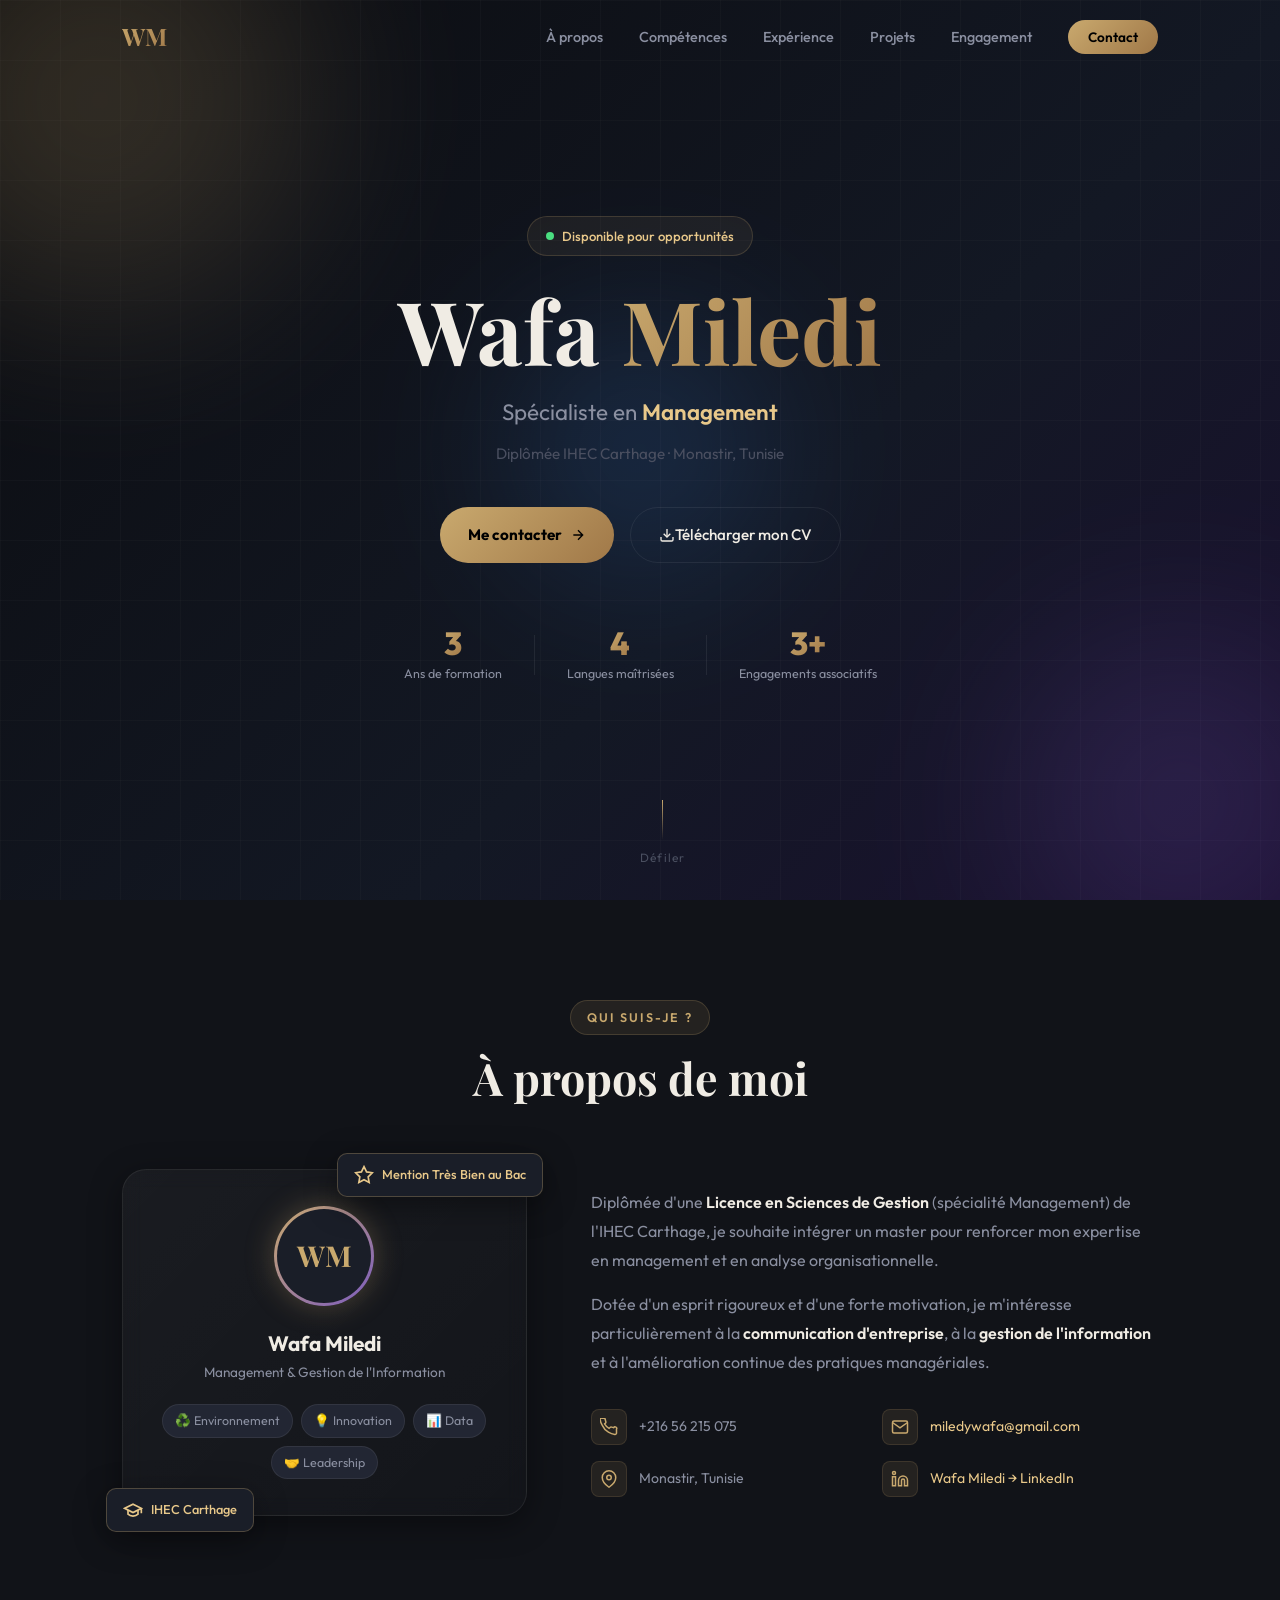
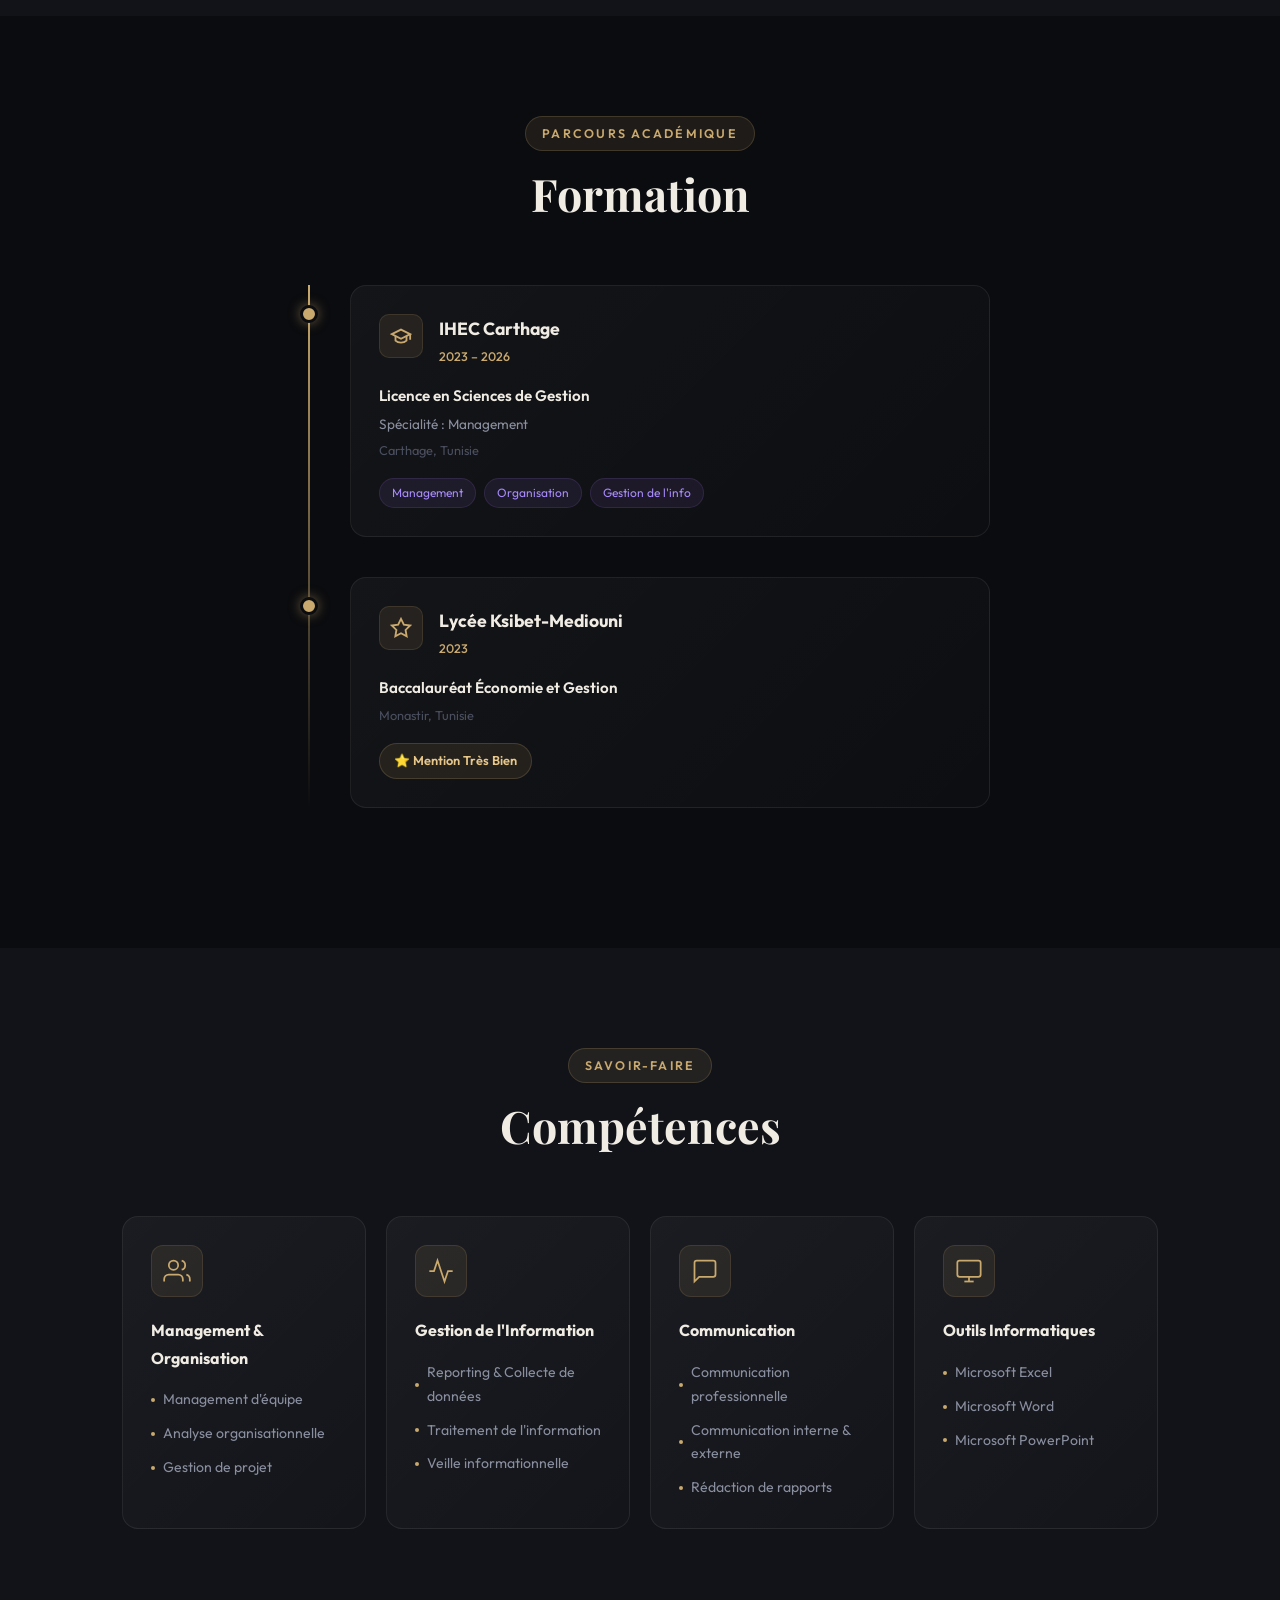
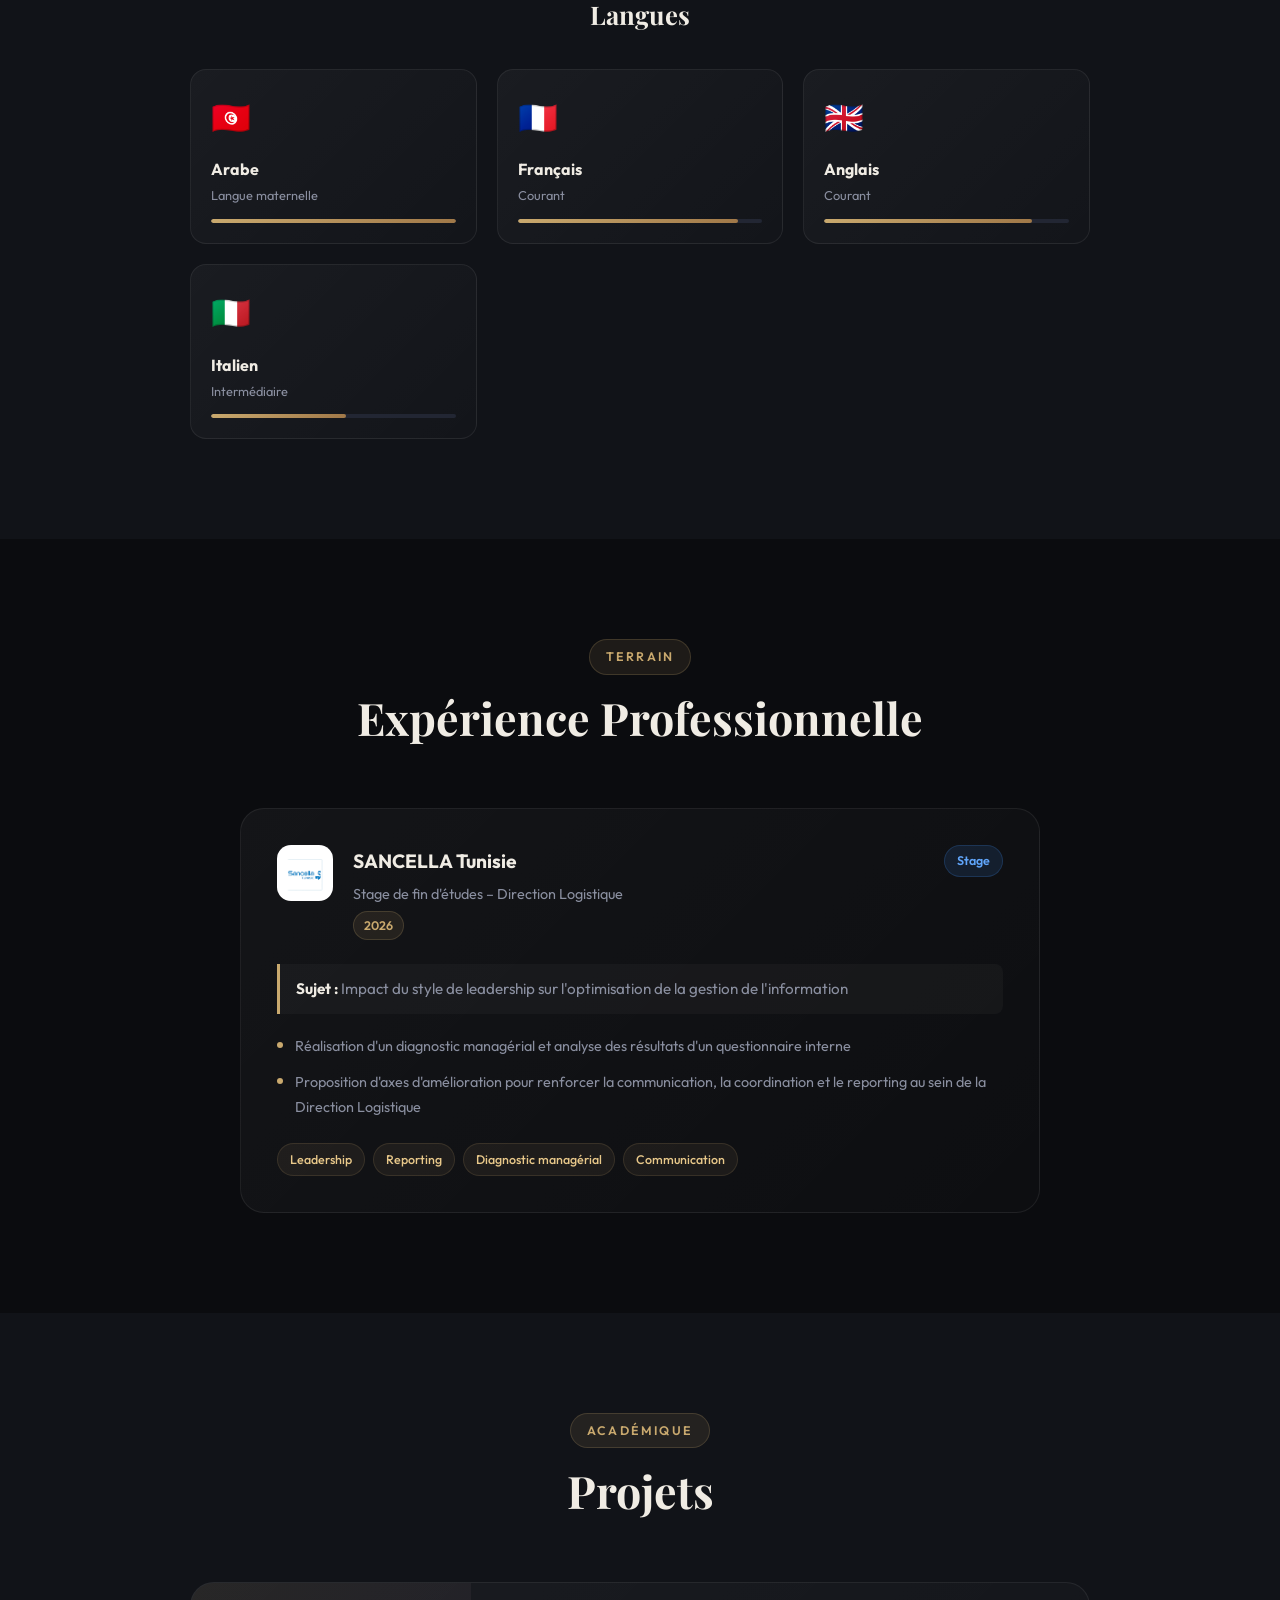
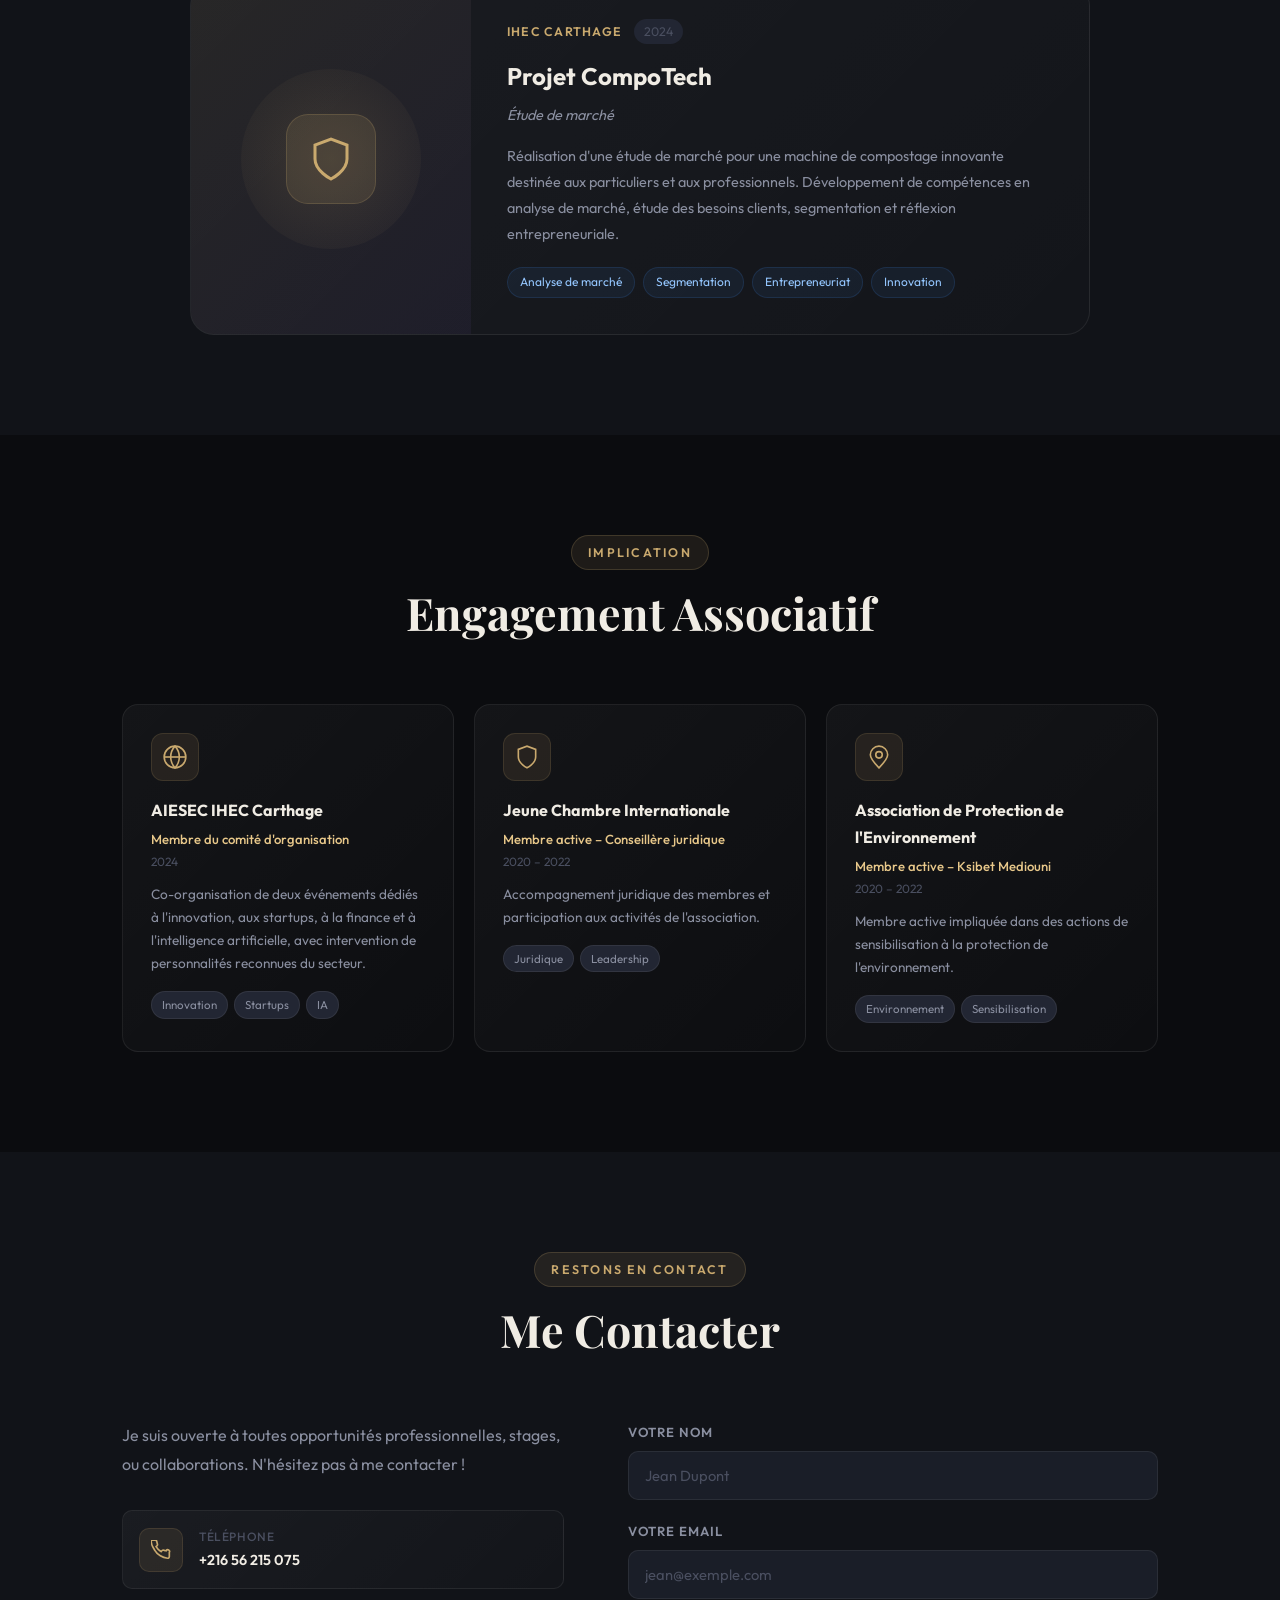
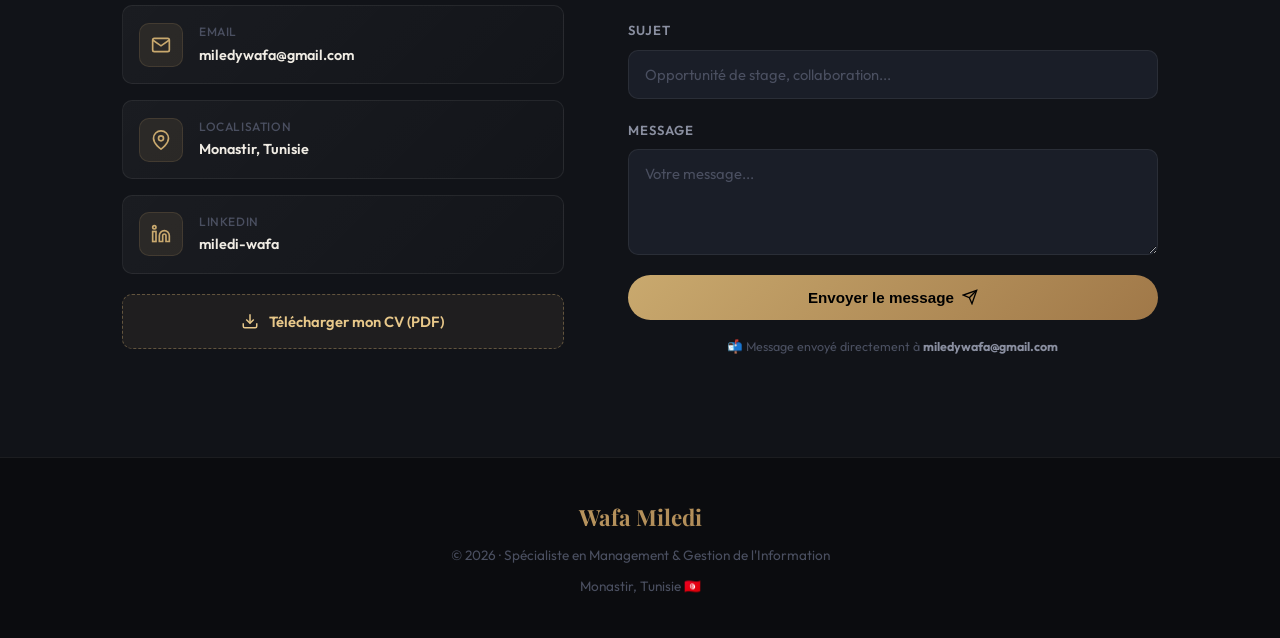
==== index.html @ 3f361423 "Ajout logo Sancella + lien LinkedIn" ====
<!DOCTYPE html>
<html lang="fr">
<head>
  <meta charset="UTF-8" />
  <meta name="viewport" content="width=device-width, initial-scale=1.0" />
  <meta name="description" content="Portfolio de Wafa Miledi – Spécialiste en Management & Gestion de l'Information. Diplômée de l'IHEC Carthage, passionnée par la communication d'entreprise et l'analyse organisationnelle." />
  <title>Wafa Miledi – Portfolio</title>
  <link rel="preconnect" href="https://fonts.googleapis.com" />
  <link rel="preconnect" href="https://fonts.gstatic.com" crossorigin />
  <link href="https://fonts.googleapis.com/css2?family=Outfit:wght@300;400;500;600;700;800&family=Playfair+Display:ital,wght@0,700;1,600&display=swap" rel="stylesheet" />
  <link rel="stylesheet" href="style.css" />
</head>
<body>

  <!-- Navigation -->
  <nav id="navbar" class="navbar">
    <div class="nav-container">
      <a href="#hero" class="nav-logo">WM</a>
      <ul class="nav-links">
        <li><a href="#about" class="nav-link">À propos</a></li>
        <li><a href="#skills" class="nav-link">Compétences</a></li>
        <li><a href="#experience" class="nav-link">Expérience</a></li>
        <li><a href="#projects" class="nav-link">Projets</a></li>
        <li><a href="#associations" class="nav-link">Engagement</a></li>
        <li><a href="#contact" class="nav-link btn-contact">Contact</a></li>
      </ul>
      <button class="hamburger" id="hamburger" aria-label="Menu">
        <span></span><span></span><span></span>
      </button>
    </div>
  </nav>

  <!-- Hero Section -->
  <section id="hero" class="hero">
    <div class="hero-bg">
      <div class="orb orb1"></div>
      <div class="orb orb2"></div>
      <div class="orb orb3"></div>
      <div class="grid-overlay"></div>
    </div>
    <div class="hero-content">
      <div class="hero-badge">
        <span class="badge-dot"></span>
        Disponible pour opportunités
      </div>
      <h1 class="hero-name">Wafa <span class="accent">Miledi</span></h1>
      <p class="hero-title">Spécialiste en <span class="typed-text" id="typed"></span></p>
      <p class="hero-subtitle">Diplômée IHEC Carthage · Monastir, Tunisie</p>
      <div class="hero-cta">
        <a href="#contact" class="btn-primary" id="hero-contact-btn">
          <span>Me contacter</span>
          <svg width="16" height="16" viewBox="0 0 24 24" fill="none" stroke="currentColor" stroke-width="2"><path d="M5 12h14M12 5l7 7-7 7"/></svg>
        </a>
        <a href="cv wafa miledi.pdf" download class="btn-secondary" id="hero-download-btn">
          <svg width="16" height="16" viewBox="0 0 24 24" fill="none" stroke="currentColor" stroke-width="2"><path d="M21 15v4a2 2 0 01-2 2H5a2 2 0 01-2-2v-4"/><polyline points="7 10 12 15 17 10"/><line x1="12" y1="15" x2="12" y2="3"/></svg>
          Télécharger mon CV
        </a>
      </div>
      <div class="hero-stats">
        <div class="stat">
          <span class="stat-number">3</span>
          <span class="stat-label">Ans de formation</span>
        </div>
        <div class="stat-divider"></div>
        <div class="stat">
          <span class="stat-number">4</span>
          <span class="stat-label">Langues maîtrisées</span>
        </div>
        <div class="stat-divider"></div>
        <div class="stat">
          <span class="stat-number">3+</span>
          <span class="stat-label">Engagements associatifs</span>
        </div>
      </div>
    </div>
    <div class="scroll-indicator">
      <div class="scroll-line"></div>
      <span>Défiler</span>
    </div>
  </section>

  <!-- About Section -->
  <section id="about" class="about section">
    <div class="container">
      <div class="section-header">
        <p class="section-tag">Qui suis-je ?</p>
        <h2 class="section-title">À propos de moi</h2>
      </div>
      <div class="about-grid">
        <div class="about-visual">
          <div class="about-card-main">
            <div class="avatar-ring">
              <div class="avatar-initials">WM</div>
            </div>
            <div class="about-info">
              <h3>Wafa Miledi</h3>
              <p>Management & Gestion de l'Information</p>
            </div>
            <div class="about-tags">
              <span class="tag">♻️ Environnement</span>
              <span class="tag">💡 Innovation</span>
              <span class="tag">📊 Data</span>
              <span class="tag">🤝 Leadership</span>
            </div>
          </div>
          <div class="about-card-float card-float1">
            <svg width="20" height="20" viewBox="0 0 24 24" fill="none" stroke="currentColor" stroke-width="2"><path d="M12 2l3.09 6.26L22 9.27l-5 4.87 1.18 6.88L12 17.77l-6.18 3.25L7 14.14 2 9.27l6.91-1.01L12 2z"/></svg>
            <span>Mention Très Bien au Bac</span>
          </div>
          <div class="about-card-float card-float2">
            <svg width="20" height="20" viewBox="0 0 24 24" fill="none" stroke="currentColor" stroke-width="2"><path d="M22 10v6M2 10l10-5 10 5-10 5z"/><path d="M6 12v5c3 3 9 3 12 0v-5"/></svg>
            <span>IHEC Carthage</span>
          </div>
        </div>
        <div class="about-text">
          <p class="about-description">
            Diplômée d'une <strong>Licence en Sciences de Gestion</strong> (spécialité Management) de l'IHEC Carthage, je souhaite intégrer un master pour renforcer mon expertise en management et en analyse organisationnelle.
          </p>
          <p class="about-description">
            Dotée d'un esprit rigoureux et d'une forte motivation, je m'intéresse particulièrement à la <strong>communication d'entreprise</strong>, à la <strong>gestion de l'information</strong> et à l'amélioration continue des pratiques managériales.
          </p>
          <div class="about-details">
            <div class="detail-item" id="detail-phone">
              <div class="detail-icon">
                <svg width="18" height="18" viewBox="0 0 24 24" fill="none" stroke="currentColor" stroke-width="2"><path d="M22 16.92v3a2 2 0 01-2.18 2 19.79 19.79 0 01-8.63-3.07A19.5 19.5 0 013.07 9.81a19.79 19.79 0 01-3.07-8.63A2 2 0 012 .18h3a2 2 0 012 1.72c.127.96.361 1.903.7 2.81a2 2 0 01-.45 2.11L6.09 7.91a16 16 0 006 6l1.27-1.27a2 2 0 012.11-.45c.907.339 1.85.573 2.81.7A2 2 0 0122 14.92z"/></svg>
              </div>
              <span>+216 56 215 075</span>
            </div>
            <div class="detail-item" id="detail-email">
              <div class="detail-icon">
                <svg width="18" height="18" viewBox="0 0 24 24" fill="none" stroke="currentColor" stroke-width="2"><path d="M4 4h16c1.1 0 2 .9 2 2v12c0 1.1-.9 2-2 2H4c-1.1 0-2-.9-2-2V6c0-1.1.9-2 2-2z"/><polyline points="22,6 12,13 2,6"/></svg>
              </div>
              <a href="mailto:miledywafa@gmail.com">miledywafa@gmail.com</a>
            </div>
            <div class="detail-item" id="detail-location">
              <div class="detail-icon">
                <svg width="18" height="18" viewBox="0 0 24 24" fill="none" stroke="currentColor" stroke-width="2"><path d="M21 10c0 7-9 13-9 13s-9-6-9-13a9 9 0 0118 0z"/><circle cx="12" cy="10" r="3"/></svg>
              </div>
              <span>Monastir, Tunisie</span>
            </div>
            <a href="https://www.linkedin.com/in/miledi-wafa-548b54336/" target="_blank" rel="noopener noreferrer" class="detail-item" id="detail-linkedin">
              <div class="detail-icon">
                <svg width="18" height="18" viewBox="0 0 24 24" fill="none" stroke="currentColor" stroke-width="2"><path d="M16 8a6 6 0 016 6v7h-4v-7a2 2 0 00-2-2 2 2 0 00-2 2v7h-4v-7a6 6 0 016-6z"/><rect x="2" y="9" width="4" height="12"/><circle cx="4" cy="4" r="2"/></svg>
              </div>
              <span style="color: var(--primary-light);">Wafa Miledi → LinkedIn</span>
            </a>
          </div>
        </div>
      </div>
    </div>
  </section>

  <!-- Education Section -->
  <section id="education" class="education section">
    <div class="container">
      <div class="section-header">
        <p class="section-tag">Parcours académique</p>
        <h2 class="section-title">Formation</h2>
      </div>
      <div class="timeline">
        <div class="timeline-item" id="edu-ihec">
          <div class="timeline-dot"></div>
          <div class="timeline-card">
            <div class="timeline-header">
              <div class="timeline-icon">
                <svg width="22" height="22" viewBox="0 0 24 24" fill="none" stroke="currentColor" stroke-width="2"><path d="M22 10v6M2 10l10-5 10 5-10 5z"/><path d="M6 12v5c3 3 9 3 12 0v-5"/></svg>
              </div>
              <div>
                <h3 class="timeline-title">IHEC Carthage</h3>
                <span class="timeline-period">2023 – 2026</span>
              </div>
            </div>
            <p class="timeline-degree">Licence en Sciences de Gestion</p>
            <p class="timeline-spec">Spécialité : Management</p>
            <p class="timeline-location">Carthage, Tunisie</p>
            <div class="timeline-tags">
              <span class="tag-edu">Management</span>
              <span class="tag-edu">Organisation</span>
              <span class="tag-edu">Gestion de l'info</span>
            </div>
          </div>
        </div>
        <div class="timeline-item" id="edu-bac">
          <div class="timeline-dot"></div>
          <div class="timeline-card">
            <div class="timeline-header">
              <div class="timeline-icon">
                <svg width="22" height="22" viewBox="0 0 24 24" fill="none" stroke="currentColor" stroke-width="2"><path d="M12 2l3.09 6.26L22 9.27l-5 4.87 1.18 6.88L12 17.77l-6.18 3.25L7 14.14 2 9.27l6.91-1.01L12 2z"/></svg>
              </div>
              <div>
                <h3 class="timeline-title">Lycée Ksibet-Mediouni</h3>
                <span class="timeline-period">2023</span>
              </div>
            </div>
            <p class="timeline-degree">Baccalauréat Économie et Gestion</p>
            <p class="timeline-location">Monastir, Tunisie</p>
            <div class="timeline-badge">
              <span>⭐ Mention Très Bien</span>
            </div>
          </div>
        </div>
      </div>
    </div>
  </section>

  <!-- Skills Section -->
  <section id="skills" class="skills section">
    <div class="container">
      <div class="section-header">
        <p class="section-tag">Savoir-faire</p>
        <h2 class="section-title">Compétences</h2>
      </div>
      <div class="skills-grid">
        <div class="skill-card" id="skill-management">
          <div class="skill-icon">
            <svg width="28" height="28" viewBox="0 0 24 24" fill="none" stroke="currentColor" stroke-width="1.5"><path d="M17 21v-2a4 4 0 00-4-4H5a4 4 0 00-4 4v2"/><circle cx="9" cy="7" r="4"/><path d="M23 21v-2a4 4 0 00-3-3.87M16 3.13a4 4 0 010 7.75"/></svg>
          </div>
          <h3>Management & Organisation</h3>
          <ul class="skill-list">
            <li>Management d'équipe</li>
            <li>Analyse organisationnelle</li>
            <li>Gestion de projet</li>
          </ul>
        </div>
        <div class="skill-card" id="skill-info">
          <div class="skill-icon">
            <svg width="28" height="28" viewBox="0 0 24 24" fill="none" stroke="currentColor" stroke-width="1.5"><polyline points="22 12 18 12 15 21 9 3 6 12 2 12"/></svg>
          </div>
          <h3>Gestion de l'Information</h3>
          <ul class="skill-list">
            <li>Reporting & Collecte de données</li>
            <li>Traitement de l'information</li>
            <li>Veille informationnelle</li>
          </ul>
        </div>
        <div class="skill-card" id="skill-comm">
          <div class="skill-icon">
            <svg width="28" height="28" viewBox="0 0 24 24" fill="none" stroke="currentColor" stroke-width="1.5"><path d="M21 15a2 2 0 01-2 2H7l-4 4V5a2 2 0 012-2h14a2 2 0 012 2z"/></svg>
          </div>
          <h3>Communication</h3>
          <ul class="skill-list">
            <li>Communication professionnelle</li>
            <li>Communication interne & externe</li>
            <li>Rédaction de rapports</li>
          </ul>
        </div>
        <div class="skill-card" id="skill-tools">
          <div class="skill-icon">
            <svg width="28" height="28" viewBox="0 0 24 24" fill="none" stroke="currentColor" stroke-width="1.5"><rect x="2" y="3" width="20" height="14" rx="2" ry="2"/><line x1="8" y1="21" x2="16" y2="21"/><line x1="12" y1="17" x2="12" y2="21"/></svg>
          </div>
          <h3>Outils Informatiques</h3>
          <ul class="skill-list">
            <li>Microsoft Excel</li>
            <li>Microsoft Word</li>
            <li>Microsoft PowerPoint</li>
          </ul>
        </div>
      </div>

      <!-- Languages -->
      <div class="languages-section">
        <h3 class="languages-title">Langues</h3>
        <div class="languages-grid">
          <div class="lang-item" id="lang-ar">
            <div class="lang-flag">🇹🇳</div>
            <div class="lang-info">
              <span class="lang-name">Arabe</span>
              <span class="lang-level">Langue maternelle</span>
            </div>
            <div class="lang-bar"><div class="lang-fill" style="width:100%"></div></div>
          </div>
          <div class="lang-item" id="lang-fr">
            <div class="lang-flag">🇫🇷</div>
            <div class="lang-info">
              <span class="lang-name">Français</span>
              <span class="lang-level">Courant</span>
            </div>
            <div class="lang-bar"><div class="lang-fill" style="width:90%"></div></div>
          </div>
          <div class="lang-item" id="lang-en">
            <div class="lang-flag">🇬🇧</div>
            <div class="lang-info">
              <span class="lang-name">Anglais</span>
              <span class="lang-level">Courant</span>
            </div>
            <div class="lang-bar"><div class="lang-fill" style="width:85%"></div></div>
          </div>
          <div class="lang-item" id="lang-it">
            <div class="lang-flag">🇮🇹</div>
            <div class="lang-info">
              <span class="lang-name">Italien</span>
              <span class="lang-level">Intermédiaire</span>
            </div>
            <div class="lang-bar"><div class="lang-fill" style="width:55%"></div></div>
          </div>
        </div>
      </div>
    </div>
  </section>

  <!-- Experience Section -->
  <section id="experience" class="experience section">
    <div class="container">
      <div class="section-header">
        <p class="section-tag">Terrain</p>
        <h2 class="section-title">Expérience Professionnelle</h2>
      </div>
      <div class="exp-card" id="exp-sancella">
        <div class="exp-header">
          <div class="exp-logo">
            <img src="avatar-removebg-preview.png" alt="Logo SANCELLA" />
          </div>
          <div class="exp-meta">
            <h3>SANCELLA Tunisie</h3>
            <p class="exp-role">Stage de fin d'études – Direction Logistique</p>
            <span class="exp-date">2026</span>
          </div>
          <div class="exp-badge">Stage</div>
        </div>
        <div class="exp-body">
          <p class="exp-topic">
            <strong>Sujet :</strong> Impact du style de leadership sur l'optimisation de la gestion de l'information
          </p>
          <ul class="exp-list">
            <li>
              <span class="bullet"></span>
              Réalisation d'un diagnostic managérial et analyse des résultats d'un questionnaire interne
            </li>
            <li>
              <span class="bullet"></span>
              Proposition d'axes d'amélioration pour renforcer la communication, la coordination et le reporting au sein de la Direction Logistique
            </li>
          </ul>
        </div>
        <div class="exp-tags">
          <span class="exp-tag">Leadership</span>
          <span class="exp-tag">Reporting</span>
          <span class="exp-tag">Diagnostic managérial</span>
          <span class="exp-tag">Communication</span>
        </div>
      </div>
    </div>
  </section>

  <!-- Projects Section -->
  <section id="projects" class="projects section">
    <div class="container">
      <div class="section-header">
        <p class="section-tag">Académique</p>
        <h2 class="section-title">Projets</h2>
      </div>
      <div class="project-card" id="project-compotech">
        <div class="project-visual">
          <div class="project-icon-wrapper">
            <svg width="48" height="48" viewBox="0 0 24 24" fill="none" stroke="currentColor" stroke-width="1.5"><path d="M12 22s8-4 8-10V5l-8-3-8 3v7c0 6 8 10 8 10z"/></svg>
          </div>
          <div class="project-glow"></div>
        </div>
        <div class="project-content">
          <div class="project-meta">
            <span class="project-source">IHEC Carthage</span>
            <span class="project-year">2024</span>
          </div>
          <h3 class="project-title">Projet CompoTech</h3>
          <p class="project-subtitle">Étude de marché</p>
          <p class="project-description">
            Réalisation d'une étude de marché pour une machine de compostage innovante destinée aux particuliers et aux professionnels. Développement de compétences en analyse de marché, étude des besoins clients, segmentation et réflexion entrepreneuriale.
          </p>
          <div class="project-skills">
            <span class="proj-tag">Analyse de marché</span>
            <span class="proj-tag">Segmentation</span>
            <span class="proj-tag">Entrepreneuriat</span>
            <span class="proj-tag">Innovation</span>
          </div>
        </div>
      </div>
    </div>
  </section>

  <!-- Associations Section -->
  <section id="associations" class="associations section">
    <div class="container">
      <div class="section-header">
        <p class="section-tag">Implication</p>
        <h2 class="section-title">Engagement Associatif</h2>
      </div>
      <div class="asso-grid">
        <div class="asso-card" id="asso-aiesec">
          <div class="asso-icon">
            <svg width="26" height="26" viewBox="0 0 24 24" fill="none" stroke="currentColor" stroke-width="1.5"><circle cx="12" cy="12" r="10"/><line x1="2" y1="12" x2="22" y2="12"/><path d="M12 2a15.3 15.3 0 014 10 15.3 15.3 0 01-4 10 15.3 15.3 0 01-4-10 15.3 15.3 0 014-10z"/></svg>
          </div>
          <div class="asso-content">
            <h3>AIESEC IHEC Carthage</h3>
            <span class="asso-role">Membre du comité d'organisation</span>
            <span class="asso-period">2024</span>
            <p>Co-organisation de deux événements dédiés à l'innovation, aux startups, à la finance et à l'intelligence artificielle, avec intervention de personnalités reconnues du secteur.</p>
          </div>
          <div class="asso-tags">
            <span>Innovation</span>
            <span>Startups</span>
            <span>IA</span>
          </div>
        </div>
        <div class="asso-card" id="asso-jci">
          <div class="asso-icon">
            <svg width="26" height="26" viewBox="0 0 24 24" fill="none" stroke="currentColor" stroke-width="1.5"><path d="M12 22s8-4 8-10V5l-8-3-8 3v7c0 6 8 10 8 10z"/></svg>
          </div>
          <div class="asso-content">
            <h3>Jeune Chambre Internationale</h3>
            <span class="asso-role">Membre active – Conseillère juridique</span>
            <span class="asso-period">2020 – 2022</span>
            <p>Accompagnement juridique des membres et participation aux activités de l'association.</p>
          </div>
          <div class="asso-tags">
            <span>Juridique</span>
            <span>Leadership</span>
          </div>
        </div>
        <div class="asso-card" id="asso-env">
          <div class="asso-icon">
            <svg width="26" height="26" viewBox="0 0 24 24" fill="none" stroke="currentColor" stroke-width="1.5"><path d="M12 22c4-4 8-8 8-12a8 8 0 00-16 0c0 4 4 8 8 12z"/><circle cx="12" cy="10" r="3"/></svg>
          </div>
          <div class="asso-content">
            <h3>Association de Protection de l'Environnement</h3>
            <span class="asso-role">Membre active – Ksibet Mediouni</span>
            <span class="asso-period">2020 – 2022</span>
            <p>Membre active impliquée dans des actions de sensibilisation à la protection de l'environnement.</p>
          </div>
          <div class="asso-tags">
            <span>Environnement</span>
            <span>Sensibilisation</span>
          </div>
        </div>
      </div>
    </div>
  </section>

  <!-- Contact Section -->
  <section id="contact" class="contact section">
    <div class="container">
      <div class="section-header">
        <p class="section-tag">Restons en contact</p>
        <h2 class="section-title">Me Contacter</h2>
      </div>
      <div class="contact-wrapper">
        <div class="contact-info">
          <p class="contact-intro">Je suis ouverte à toutes opportunités professionnelles, stages, ou collaborations. N'hésitez pas à me contacter !</p>
          <div class="contact-items">
            <a href="tel:+21656215075" class="contact-item" id="contact-phone">
              <div class="contact-icon">
                <svg width="20" height="20" viewBox="0 0 24 24" fill="none" stroke="currentColor" stroke-width="2"><path d="M22 16.92v3a2 2 0 01-2.18 2 19.79 19.79 0 01-8.63-3.07A19.5 19.5 0 013.07 9.81a19.79 19.79 0 01-3.07-8.63A2 2 0 012 .18h3a2 2 0 012 1.72c.127.96.361 1.903.7 2.81a2 2 0 01-.45 2.11L6.09 7.91a16 16 0 006 6l1.27-1.27a2 2 0 012.11-.45c.907.339 1.85.573 2.81.7A2 2 0 0122 14.92z"/></svg>
              </div>
              <div>
                <span class="contact-label">Téléphone</span>
                <span class="contact-value">+216 56 215 075</span>
              </div>
            </a>
            <a href="mailto:miledywafa@gmail.com" class="contact-item" id="contact-email">
              <div class="contact-icon">
                <svg width="20" height="20" viewBox="0 0 24 24" fill="none" stroke="currentColor" stroke-width="2"><path d="M4 4h16c1.1 0 2 .9 2 2v12c0 1.1-.9 2-2 2H4c-1.1 0-2-.9-2-2V6c0-1.1.9-2 2-2z"/><polyline points="22,6 12,13 2,6"/></svg>
              </div>
              <div>
                <span class="contact-label">Email</span>
                <span class="contact-value">miledywafa@gmail.com</span>
              </div>
            </a>
            <div class="contact-item" id="contact-location">
              <div class="contact-icon">
                <svg width="20" height="20" viewBox="0 0 24 24" fill="none" stroke="currentColor" stroke-width="2"><path d="M21 10c0 7-9 13-9 13s-9-6-9-13a9 9 0 0118 0z"/><circle cx="12" cy="10" r="3"/></svg>
              </div>
              <div>
                <span class="contact-label">Localisation</span>
                <span class="contact-value">Monastir, Tunisie</span>
              </div>
            </div>
            <a href="https://www.linkedin.com/in/miledi-wafa-548b54336/" target="_blank" rel="noopener noreferrer" class="contact-item" id="contact-linkedin">
              <div class="contact-icon">
                <svg width="20" height="20" viewBox="0 0 24 24" fill="none" stroke="currentColor" stroke-width="2"><path d="M16 8a6 6 0 016 6v7h-4v-7a2 2 0 00-2-2 2 2 0 00-2 2v7h-4v-7a6 6 0 016-6z"/><rect x="2" y="9" width="4" height="12"/><circle cx="4" cy="4" r="2"/></svg>
              </div>
              <div>
                <span class="contact-label">LinkedIn</span>
                <span class="contact-value">miledi-wafa</span>
              </div>
            </a>
          </div>
          <a href="cv wafa miledi.pdf" download class="btn-download-cv" id="contact-download-cv">
            <svg width="18" height="18" viewBox="0 0 24 24" fill="none" stroke="currentColor" stroke-width="2"><path d="M21 15v4a2 2 0 01-2 2H5a2 2 0 01-2-2v-4"/><polyline points="7 10 12 15 17 10"/><line x1="12" y1="15" x2="12" y2="3"/></svg>
            Télécharger mon CV (PDF)
          </a>
        </div>
        <form class="contact-form" id="contact-form" action="https://formspree.io/f/TON_ID_FORMSPREE" method="POST">
          <input type="hidden" name="_subject" value="Nouveau message depuis votre portfolio ✉️" />
          <input type="hidden" name="_language" value="fr" />
          <div class="form-group">
            <label for="form-name">Votre nom</label>
            <input type="text" id="form-name" name="name" placeholder="Jean Dupont" required />
          </div>
          <div class="form-group">
            <label for="form-email">Votre email</label>
            <input type="email" id="form-email" name="email" placeholder="jean@exemple.com" required />
          </div>
          <div class="form-group">
            <label for="form-subject">Sujet</label>
            <input type="text" id="form-subject" name="subject" placeholder="Opportunité de stage, collaboration..." required />
          </div>
          <div class="form-group">
            <label for="form-message">Message</label>
            <textarea id="form-message" name="message" rows="4" placeholder="Votre message..." required></textarea>
          </div>
          <button type="submit" class="btn-primary btn-full" id="form-submit">
            <span>Envoyer le message</span>
            <svg width="16" height="16" viewBox="0 0 24 24" fill="none" stroke="currentColor" stroke-width="2"><line x1="22" y1="2" x2="11" y2="13"/><polygon points="22 2 15 22 11 13 2 9 22 2"/></svg>
          </button>
          <p class="form-note">📬 Message envoyé directement à <strong>miledywafa@gmail.com</strong></p>
        </form>
      </div>
    </div>
  </section>

  <!-- Footer -->
  <footer class="footer">
    <div class="container">
      <div class="footer-content">
        <p class="footer-name">Wafa Miledi</p>
        <p class="footer-copy">© 2026 · Spécialiste en Management & Gestion de l'Information</p>
        <p class="footer-made">Monastir, Tunisie 🇹🇳</p>
      </div>
    </div>
  </footer>

  <script src="script.js"></script>
</body>
</html>
---- style.css ----
/* =============================================
   ROOT & DESIGN TOKENS
   ============================================= */
:root {
  --primary: #c9a96e;
  --primary-light: #e8c88a;
  --primary-dark: #a07848;
  --accent: #7c5cbf;
  --accent2: #3d8ef0;
  --bg: #0b0c0f;
  --bg2: #111318;
  --bg3: #181c24;
  --surface: #1a1e28;
  --surface2: #222633;
  --border: rgba(255,255,255,0.07);
  --border-hover: rgba(201,169,110,0.3);
  --text: #f0ece4;
  --text-muted: #8a8fa0;
  --text-faint: #4a4f60;
  --gradient-hero: linear-gradient(135deg, #0b0c0f 0%, #131824 60%, #1a1030 100%);
  --gradient-accent: linear-gradient(135deg, var(--primary), var(--primary-dark));
  --gradient-card: linear-gradient(135deg, rgba(255,255,255,0.04), rgba(255,255,255,0.01));
  --shadow-card: 0 8px 32px rgba(0,0,0,0.4);
  --shadow-glow: 0 0 40px rgba(201,169,110,0.15);
  --radius: 16px;
  --radius-sm: 10px;
  --radius-lg: 24px;
  --transition: 0.3s cubic-bezier(0.4,0,0.2,1);
}

/* =============================================
   RESET & BASE
   ============================================= */
*, *::before, *::after { box-sizing: border-box; margin: 0; padding: 0; }

html { scroll-behavior: smooth; font-size: 16px; }

body {
  font-family: 'Outfit', sans-serif;
  background: var(--bg);
  color: var(--text);
  line-height: 1.7;
  overflow-x: hidden;
}

a { color: inherit; text-decoration: none; }
ul { list-style: none; }

::selection { background: var(--primary); color: #000; }

/* Scrollbar */
::-webkit-scrollbar { width: 6px; }
::-webkit-scrollbar-track { background: var(--bg2); }
::-webkit-scrollbar-thumb { background: var(--primary-dark); border-radius: 3px; }

/* =============================================
   LAYOUT
   ============================================= */
.container {
  max-width: 1100px;
  margin: 0 auto;
  padding: 0 2rem;
}

.section {
  padding: 100px 0;
}

/* =============================================
   SECTION HEADERS
   ============================================= */
.section-header {
  text-align: center;
  margin-bottom: 64px;
}

.section-tag {
  display: inline-block;
  font-size: 0.78rem;
  font-weight: 600;
  letter-spacing: 0.18em;
  text-transform: uppercase;
  color: var(--primary);
  background: rgba(201,169,110,0.1);
  border: 1px solid rgba(201,169,110,0.2);
  padding: 6px 16px;
  border-radius: 999px;
  margin-bottom: 16px;
}

.section-title {
  font-family: 'Playfair Display', serif;
  font-size: clamp(2rem, 4vw, 2.8rem);
  font-weight: 700;
  color: var(--text);
  line-height: 1.2;
}

/* =============================================
   NAVBAR
   ============================================= */
.navbar {
  position: fixed;
  top: 0; left: 0; right: 0;
  z-index: 1000;
  padding: 16px 0;
  transition: background var(--transition), backdrop-filter var(--transition), box-shadow var(--transition);
}

.navbar.scrolled {
  background: rgba(11,12,15,0.85);
  backdrop-filter: blur(20px);
  box-shadow: 0 1px 0 var(--border);
}

.nav-container {
  max-width: 1100px;
  margin: 0 auto;
  padding: 0 2rem;
  display: flex;
  align-items: center;
  justify-content: space-between;
}

.nav-logo {
  font-family: 'Playfair Display', serif;
  font-size: 1.5rem;
  font-weight: 700;
  background: var(--gradient-accent);
  -webkit-background-clip: text;
  -webkit-text-fill-color: transparent;
  background-clip: text;
}

.nav-links {
  display: flex;
  align-items: center;
  gap: 36px;
}

.nav-link {
  font-size: 0.9rem;
  font-weight: 500;
  color: var(--text-muted);
  transition: color var(--transition);
}
.nav-link:hover { color: var(--text); }

.btn-contact {
  background: var(--gradient-accent);
  color: #000 !important;
  padding: 8px 20px;
  border-radius: 999px;
  font-weight: 600;
  font-size: 0.85rem;
  transition: opacity var(--transition), transform var(--transition);
  -webkit-text-fill-color: #000;
}
.btn-contact:hover { opacity: 0.85; transform: translateY(-1px); }

.hamburger {
  display: none;
  flex-direction: column;
  gap: 5px;
  background: none;
  border: none;
  cursor: pointer;
  padding: 4px;
}
.hamburger span {
  display: block;
  width: 24px;
  height: 2px;
  background: var(--text);
  border-radius: 2px;
  transition: all var(--transition);
}

/* =============================================
   HERO
   ============================================= */
.hero {
  min-height: 100vh;
  display: flex;
  align-items: center;
  justify-content: center;
  position: relative;
  overflow: hidden;
  background: var(--gradient-hero);
}

.hero-bg {
  position: absolute;
  inset: 0;
  pointer-events: none;
}

.orb {
  position: absolute;
  border-radius: 50%;
  filter: blur(80px);
  opacity: 0.25;
  animation: orbFloat 8s ease-in-out infinite;
}
.orb1 {
  width: 500px; height: 500px;
  background: radial-gradient(circle, #c9a96e, transparent);
  top: -150px; left: -150px;
  animation-delay: 0s;
}
.orb2 {
  width: 400px; height: 400px;
  background: radial-gradient(circle, #7c5cbf, transparent);
  bottom: -100px; right: -100px;
  animation-delay: -3s;
}
.orb3 {
  width: 300px; height: 300px;
  background: radial-gradient(circle, #3d8ef0, transparent);
  top: 50%; left: 50%;
  transform: translate(-50%, -50%);
  animation-delay: -6s;
}

@keyframes orbFloat {
  0%, 100% { transform: translate(0, 0) scale(1); }
  33% { transform: translate(20px, -30px) scale(1.05); }
  66% { transform: translate(-15px, 20px) scale(0.95); }
}

.grid-overlay {
  position: absolute;
  inset: 0;
  background-image: 
    linear-gradient(rgba(255,255,255,0.02) 1px, transparent 1px),
    linear-gradient(90deg, rgba(255,255,255,0.02) 1px, transparent 1px);
  background-size: 60px 60px;
}

.hero-content {
  position: relative;
  z-index: 2;
  text-align: center;
  padding: 0 2rem;
  max-width: 800px;
}

.hero-badge {
  display: inline-flex;
  align-items: center;
  gap: 8px;
  font-size: 0.82rem;
  font-weight: 500;
  color: var(--primary-light);
  background: rgba(201,169,110,0.08);
  border: 1px solid rgba(201,169,110,0.2);
  padding: 8px 18px;
  border-radius: 999px;
  margin-bottom: 28px;
  animation: fadeSlideUp 0.6s ease both;
}

.badge-dot {
  width: 8px; height: 8px;
  background: #4ade80;
  border-radius: 50%;
  animation: pulse 2s ease-in-out infinite;
}

@keyframes pulse {
  0%, 100% { opacity: 1; transform: scale(1); }
  50% { opacity: 0.6; transform: scale(0.8); }
}

.hero-name {
  font-family: 'Playfair Display', serif;
  font-size: clamp(3rem, 8vw, 5.5rem);
  font-weight: 700;
  line-height: 1.05;
  margin-bottom: 16px;
  animation: fadeSlideUp 0.6s ease 0.1s both;
}

.accent {
  background: var(--gradient-accent);
  -webkit-background-clip: text;
  -webkit-text-fill-color: transparent;
  background-clip: text;
}

.hero-title {
  font-size: clamp(1rem, 2.5vw, 1.4rem);
  font-weight: 400;
  color: var(--text-muted);
  margin-bottom: 10px;
  min-height: 2rem;
  animation: fadeSlideUp 0.6s ease 0.2s both;
}

.typed-text {
  color: var(--primary-light);
  font-weight: 600;
}

.hero-subtitle {
  font-size: 0.95rem;
  color: var(--text-faint);
  margin-bottom: 40px;
  animation: fadeSlideUp 0.6s ease 0.3s both;
}

.hero-cta {
  display: flex;
  gap: 16px;
  justify-content: center;
  flex-wrap: wrap;
  margin-bottom: 64px;
  animation: fadeSlideUp 0.6s ease 0.4s both;
}

.btn-primary {
  display: inline-flex;
  align-items: center;
  gap: 8px;
  background: var(--gradient-accent);
  color: #000;
  font-weight: 700;
  font-size: 0.95rem;
  padding: 14px 28px;
  border-radius: 999px;
  transition: transform var(--transition), box-shadow var(--transition);
  cursor: pointer;
  border: none;
}
.btn-primary:hover {
  transform: translateY(-2px);
  box-shadow: 0 8px 30px rgba(201,169,110,0.35);
}

.btn-secondary {
  display: inline-flex;
  align-items: center;
  background: transparent;
  color: var(--text);
  font-weight: 500;
  font-size: 0.95rem;
  padding: 14px 28px;
  border-radius: 999px;
  border: 1px solid var(--border);
  transition: border-color var(--transition), background var(--transition);
}
.btn-secondary:hover {
  border-color: var(--border-hover);
  background: rgba(255,255,255,0.04);
}

.btn-full { width: 100%; justify-content: center; }

/* Download CV button */
.btn-download-cv {
  display: inline-flex;
  align-items: center;
  gap: 10px;
  background: rgba(201,169,110,0.08);
  border: 1.5px dashed rgba(201,169,110,0.4);
  color: var(--primary-light);
  font-weight: 600;
  font-size: 0.92rem;
  padding: 14px 22px;
  border-radius: var(--radius-sm);
  margin-top: 20px;
  width: 100%;
  justify-content: center;
  transition: background var(--transition), border-color var(--transition), transform var(--transition), box-shadow var(--transition);
  cursor: pointer;
}
.btn-download-cv:hover {
  background: rgba(201,169,110,0.15);
  border-color: var(--primary);
  transform: translateY(-2px);
  box-shadow: 0 6px 20px rgba(201,169,110,0.2);
}

.hero-stats {
  display: flex;
  align-items: center;
  justify-content: center;
  gap: 32px;
  animation: fadeSlideUp 0.6s ease 0.5s both;
}

.stat {
  display: flex;
  flex-direction: column;
  align-items: center;
  gap: 4px;
}
.stat-number {
  font-size: 2rem;
  font-weight: 800;
  background: var(--gradient-accent);
  -webkit-background-clip: text;
  -webkit-text-fill-color: transparent;
  background-clip: text;
  line-height: 1;
}
.stat-label { font-size: 0.78rem; color: var(--text-muted); font-weight: 400; }
.stat-divider {
  width: 1px;
  height: 40px;
  background: var(--border);
}

.scroll-indicator {
  position: absolute;
  bottom: 32px;
  left: 50%;
  transform: translateX(-50%);
  display: flex;
  flex-direction: column;
  align-items: center;
  gap: 8px;
  font-size: 0.75rem;
  color: var(--text-faint);
  letter-spacing: 0.1em;
  animation: fadeSlideUp 0.6s ease 0.8s both;
}

.scroll-line {
  width: 1px;
  height: 40px;
  background: linear-gradient(to bottom, var(--primary), transparent);
  animation: scrollPulse 2s ease-in-out infinite;
}
@keyframes scrollPulse {
  0% { transform: scaleY(0); transform-origin: top; }
  50% { transform: scaleY(1); transform-origin: top; }
  51% { transform: scaleY(1); transform-origin: bottom; }
  100% { transform: scaleY(0); transform-origin: bottom; }
}

@keyframes fadeSlideUp {
  from { opacity: 0; transform: translateY(24px); }
  to { opacity: 1; transform: translateY(0); }
}

/* =============================================
   ABOUT
   ============================================= */
.about { background: var(--bg2); }

.about-grid {
  display: grid;
  grid-template-columns: 1fr 1.4fr;
  gap: 64px;
  align-items: center;
}

.about-visual { position: relative; }

.about-card-main {
  background: var(--gradient-card);
  border: 1px solid var(--border);
  border-radius: var(--radius-lg);
  padding: 36px;
  display: flex;
  flex-direction: column;
  align-items: center;
  gap: 20px;
  text-align: center;
  backdrop-filter: blur(10px);
  box-shadow: var(--shadow-card);
  transition: transform var(--transition);
}
.about-card-main:hover { transform: translateY(-4px); }

.avatar-ring {
  width: 100px;
  height: 100px;
  border-radius: 50%;
  background: linear-gradient(135deg, var(--primary), var(--accent));
  display: flex;
  align-items: center;
  justify-content: center;
  padding: 3px;
  box-shadow: 0 0 30px rgba(201,169,110,0.3);
}

.avatar-initials {
  width: 100%;
  height: 100%;
  border-radius: 50%;
  background: var(--surface);
  display: flex;
  align-items: center;
  justify-content: center;
  font-family: 'Playfair Display', serif;
  font-size: 1.8rem;
  font-weight: 700;
  color: var(--primary);
}

.about-info h3 { font-size: 1.3rem; font-weight: 700; }
.about-info p { font-size: 0.85rem; color: var(--text-muted); }

.about-tags {
  display: flex;
  flex-wrap: wrap;
  gap: 8px;
  justify-content: center;
}

.tag {
  font-size: 0.78rem;
  padding: 5px 12px;
  border-radius: 999px;
  background: var(--surface2);
  border: 1px solid var(--border);
  color: var(--text-muted);
}

.about-card-float {
  position: absolute;
  background: var(--surface);
  border: 1px solid var(--border-hover);
  border-radius: var(--radius-sm);
  padding: 10px 16px;
  font-size: 0.8rem;
  font-weight: 500;
  color: var(--primary-light);
  display: flex;
  align-items: center;
  gap: 8px;
  box-shadow: var(--shadow-card);
  animation: floatCard 4s ease-in-out infinite;
  white-space: nowrap;
}
.card-float1 { top: -16px; right: -16px; animation-delay: 0s; }
.card-float2 { bottom: -16px; left: -16px; animation-delay: -2s; }

@keyframes floatCard {
  0%, 100% { transform: translateY(0); }
  50% { transform: translateY(-8px); }
}

.about-description {
  font-size: 1rem;
  color: var(--text-muted);
  margin-bottom: 16px;
  line-height: 1.8;
}
.about-description strong { color: var(--text); font-weight: 600; }

.about-details {
  margin-top: 32px;
  display: grid;
  grid-template-columns: 1fr 1fr;
  gap: 16px;
}

.detail-item {
  display: flex;
  align-items: center;
  gap: 12px;
  font-size: 0.88rem;
  color: var(--text-muted);
}
.detail-item a { color: var(--primary-light); }
.detail-item a:hover { text-decoration: underline; }

.detail-icon {
  width: 36px;
  height: 36px;
  border-radius: 8px;
  background: rgba(201,169,110,0.1);
  border: 1px solid rgba(201,169,110,0.15);
  display: flex;
  align-items: center;
  justify-content: center;
  flex-shrink: 0;
  color: var(--primary);
}

/* =============================================
   EDUCATION TIMELINE
   ============================================= */
.education { background: var(--bg); }

.timeline {
  max-width: 700px;
  margin: 0 auto;
  position: relative;
}

.timeline::before {
  content: '';
  position: absolute;
  left: 18px;
  top: 0; bottom: 0;
  width: 2px;
  background: linear-gradient(to bottom, var(--primary), transparent);
}

.timeline-item {
  position: relative;
  padding-left: 60px;
  margin-bottom: 40px;
  opacity: 0;
  transform: translateX(-20px);
  transition: opacity 0.5s ease, transform 0.5s ease;
}
.timeline-item.visible { opacity: 1; transform: translateX(0); }

.timeline-dot {
  position: absolute;
  left: 10px;
  top: 20px;
  width: 18px;
  height: 18px;
  border-radius: 50%;
  background: var(--primary);
  border: 3px solid var(--bg);
  box-shadow: 0 0 12px rgba(201,169,110,0.5);
}

.timeline-card {
  background: var(--gradient-card);
  border: 1px solid var(--border);
  border-radius: var(--radius);
  padding: 28px;
  transition: border-color var(--transition), transform var(--transition);
}
.timeline-card:hover {
  border-color: var(--border-hover);
  transform: translateX(4px);
}

.timeline-header {
  display: flex;
  align-items: flex-start;
  gap: 16px;
  margin-bottom: 16px;
}

.timeline-icon {
  width: 44px;
  height: 44px;
  border-radius: 10px;
  background: rgba(201,169,110,0.1);
  border: 1px solid rgba(201,169,110,0.15);
  display: flex;
  align-items: center;
  justify-content: center;
  color: var(--primary);
  flex-shrink: 0;
}

.timeline-title { font-size: 1.1rem; font-weight: 700; }
.timeline-period {
  font-size: 0.78rem;
  color: var(--primary);
  font-weight: 500;
  display: block;
  margin-top: 2px;
}
.timeline-degree { font-size: 0.95rem; font-weight: 600; margin-bottom: 4px; }
.timeline-spec { font-size: 0.85rem; color: var(--text-muted); margin-bottom: 4px; }
.timeline-location { font-size: 0.8rem; color: var(--text-faint); margin-bottom: 16px; }

.timeline-tags { display: flex; flex-wrap: wrap; gap: 8px; }

.tag-edu {
  font-size: 0.75rem;
  padding: 4px 12px;
  background: rgba(124,92,191,0.12);
  border: 1px solid rgba(124,92,191,0.2);
  border-radius: 999px;
  color: #a78bfa;
}

.timeline-badge {
  display: inline-flex;
  align-items: center;
  gap: 6px;
  background: rgba(201,169,110,0.1);
  border: 1px solid rgba(201,169,110,0.2);
  padding: 6px 14px;
  border-radius: 999px;
  font-size: 0.8rem;
  color: var(--primary-light);
  font-weight: 600;
}

/* =============================================
   SKILLS
   ============================================= */
.skills { background: var(--bg2); }

.skills-grid {
  display: grid;
  grid-template-columns: repeat(auto-fit, minmax(240px, 1fr));
  gap: 20px;
  margin-bottom: 64px;
}

.skill-card {
  background: var(--gradient-card);
  border: 1px solid var(--border);
  border-radius: var(--radius);
  padding: 28px;
  transition: border-color var(--transition), transform var(--transition), box-shadow var(--transition);
  opacity: 0;
  transform: translateY(20px);
}
.skill-card.visible { opacity: 1; transform: translateY(0); }
.skill-card:hover {
  border-color: var(--border-hover);
  transform: translateY(-4px);
  box-shadow: var(--shadow-glow);
}

.skill-icon {
  width: 52px;
  height: 52px;
  border-radius: 12px;
  background: rgba(201,169,110,0.1);
  border: 1px solid rgba(201,169,110,0.15);
  display: flex;
  align-items: center;
  justify-content: center;
  color: var(--primary);
  margin-bottom: 20px;
}

.skill-card h3 {
  font-size: 1rem;
  font-weight: 700;
  margin-bottom: 16px;
  color: var(--text);
}

.skill-list {
  display: flex;
  flex-direction: column;
  gap: 10px;
}
.skill-list li {
  font-size: 0.88rem;
  color: var(--text-muted);
  display: flex;
  align-items: center;
  gap: 8px;
}
.skill-list li::before {
  content: '';
  width: 4px;
  height: 4px;
  border-radius: 50%;
  background: var(--primary);
  flex-shrink: 0;
}

/* Languages */
.languages-title {
  font-family: 'Playfair Display', serif;
  font-size: 1.6rem;
  margin-bottom: 32px;
  text-align: center;
}

.languages-grid {
  display: grid;
  grid-template-columns: repeat(auto-fit, minmax(220px, 1fr));
  gap: 20px;
  max-width: 900px;
  margin: 0 auto;
}

.lang-item {
  background: var(--gradient-card);
  border: 1px solid var(--border);
  border-radius: var(--radius);
  padding: 20px;
  display: flex;
  flex-direction: column;
  gap: 12px;
  transition: border-color var(--transition), transform var(--transition);
}
.lang-item:hover { border-color: var(--border-hover); transform: translateY(-2px); }

.lang-flag { font-size: 2rem; }

.lang-info {
  display: flex;
  flex-direction: column;
  gap: 2px;
}
.lang-name { font-weight: 700; font-size: 1rem; }
.lang-level { font-size: 0.8rem; color: var(--text-muted); }

.lang-bar {
  height: 4px;
  background: var(--surface2);
  border-radius: 2px;
  overflow: hidden;
}
.lang-fill {
  height: 100%;
  background: var(--gradient-accent);
  border-radius: 2px;
  width: 0;
  transition: width 1.2s cubic-bezier(0.4,0,0.2,1);
}

/* =============================================
   EXPERIENCE
   ============================================= */
.experience { background: var(--bg); }

.exp-card {
  max-width: 800px;
  margin: 0 auto;
  background: var(--gradient-card);
  border: 1px solid var(--border);
  border-radius: var(--radius-lg);
  padding: 36px;
  transition: border-color var(--transition), box-shadow var(--transition);
  opacity: 0;
  transform: translateY(20px);
}
.exp-card.visible { opacity: 1; transform: translateY(0); }
.exp-card:hover { border-color: var(--border-hover); box-shadow: var(--shadow-glow); }

.exp-header {
  display: flex;
  align-items: flex-start;
  gap: 20px;
  margin-bottom: 24px;
  flex-wrap: wrap;
}

.exp-logo {
  width: 56px;
  height: 56px;
  border-radius: 14px;
  background: #ffffff;
  display: flex;
  align-items: center;
  justify-content: center;
  flex-shrink: 0;
  overflow: hidden;
  border: 1px solid rgba(255,255,255,0.15);
  padding: 4px;
}

.exp-logo img {
  width: 100%;
  height: 100%;
  object-fit: contain;
}

.exp-meta { flex: 1; }
.exp-meta h3 { font-size: 1.2rem; font-weight: 700; }
.exp-role { font-size: 0.9rem; color: var(--text-muted); margin: 4px 0; }
.exp-date {
  font-size: 0.78rem;
  color: var(--primary);
  font-weight: 600;
  background: rgba(201,169,110,0.1);
  border: 1px solid rgba(201,169,110,0.2);
  padding: 3px 10px;
  border-radius: 999px;
  display: inline-block;
}

.exp-badge {
  background: rgba(61,142,240,0.12);
  border: 1px solid rgba(61,142,240,0.2);
  color: #60a5fa;
  font-size: 0.78rem;
  font-weight: 600;
  padding: 4px 12px;
  border-radius: 999px;
}

.exp-topic {
  font-size: 0.95rem;
  color: var(--text-muted);
  background: rgba(255,255,255,0.03);
  border-left: 3px solid var(--primary);
  padding: 12px 16px;
  border-radius: 0 8px 8px 0;
  margin-bottom: 20px;
}
.exp-topic strong { color: var(--text); }

.exp-list {
  display: flex;
  flex-direction: column;
  gap: 12px;
  margin-bottom: 24px;
}

.exp-list li {
  display: flex;
  gap: 12px;
  font-size: 0.9rem;
  color: var(--text-muted);
  align-items: flex-start;
}

.bullet {
  width: 6px;
  height: 6px;
  border-radius: 50%;
  background: var(--primary);
  flex-shrink: 0;
  margin-top: 8px;
}

.exp-tags { display: flex; flex-wrap: wrap; gap: 8px; }
.exp-tag {
  font-size: 0.78rem;
  padding: 5px 12px;
  background: rgba(201,169,110,0.08);
  border: 1px solid rgba(201,169,110,0.15);
  border-radius: 999px;
  color: var(--primary-light);
  font-weight: 500;
}

/* =============================================
   PROJECTS
   ============================================= */
.projects { background: var(--bg2); }

.project-card {
  max-width: 900px;
  margin: 0 auto;
  background: var(--gradient-card);
  border: 1px solid var(--border);
  border-radius: var(--radius-lg);
  padding: 0;
  display: grid;
  grid-template-columns: 280px 1fr;
  overflow: hidden;
  transition: border-color var(--transition), transform var(--transition);
  opacity: 0;
  transform: translateY(20px);
}
.project-card.visible { opacity: 1; transform: translateY(0); }
.project-card:hover { border-color: var(--border-hover); transform: translateY(-4px); }

.project-visual {
  background: linear-gradient(135deg, rgba(201,169,110,0.08), rgba(124,92,191,0.08));
  display: flex;
  align-items: center;
  justify-content: center;
  position: relative;
  min-height: 240px;
}

.project-icon-wrapper {
  width: 90px;
  height: 90px;
  border-radius: 22px;
  background: rgba(201,169,110,0.12);
  border: 1px solid rgba(201,169,110,0.2);
  display: flex;
  align-items: center;
  justify-content: center;
  color: var(--primary);
  position: relative;
  z-index: 1;
}

.project-glow {
  position: absolute;
  width: 180px; height: 180px;
  border-radius: 50%;
  background: radial-gradient(circle, rgba(201,169,110,0.15), transparent);
  pointer-events: none;
}

.project-content { padding: 36px; }

.project-meta {
  display: flex;
  align-items: center;
  gap: 12px;
  margin-bottom: 12px;
}
.project-source {
  font-size: 0.78rem;
  font-weight: 600;
  color: var(--primary);
  text-transform: uppercase;
  letter-spacing: 0.1em;
}
.project-year {
  font-size: 0.78rem;
  color: var(--text-faint);
  background: var(--surface2);
  padding: 2px 10px;
  border-radius: 999px;
}

.project-title {
  font-size: 1.5rem;
  font-weight: 700;
  margin-bottom: 6px;
}
.project-subtitle {
  font-size: 0.9rem;
  color: var(--text-muted);
  margin-bottom: 16px;
  font-style: italic;
}
.project-description {
  font-size: 0.9rem;
  color: var(--text-muted);
  line-height: 1.8;
  margin-bottom: 20px;
}

.project-skills { display: flex; flex-wrap: wrap; gap: 8px; }
.proj-tag {
  font-size: 0.75rem;
  padding: 4px 12px;
  background: rgba(61,142,240,0.08);
  border: 1px solid rgba(61,142,240,0.15);
  border-radius: 999px;
  color: #93c5fd;
}

/* =============================================
   ASSOCIATIONS
   ============================================= */
.associations { background: var(--bg); }

.asso-grid {
  display: grid;
  grid-template-columns: repeat(auto-fit, minmax(300px, 1fr));
  gap: 20px;
}

.asso-card {
  background: var(--gradient-card);
  border: 1px solid var(--border);
  border-radius: var(--radius);
  padding: 28px;
  display: flex;
  flex-direction: column;
  gap: 16px;
  transition: border-color var(--transition), transform var(--transition);
  opacity: 0;
  transform: translateY(20px);
}
.asso-card.visible { opacity: 1; transform: translateY(0); }
.asso-card:hover { border-color: var(--border-hover); transform: translateY(-4px); }

.asso-icon {
  width: 48px;
  height: 48px;
  border-radius: 12px;
  background: rgba(201,169,110,0.1);
  border: 1px solid rgba(201,169,110,0.15);
  display: flex;
  align-items: center;
  justify-content: center;
  color: var(--primary);
}

.asso-content h3 { font-size: 1rem; font-weight: 700; margin-bottom: 4px; }

.asso-role {
  display: block;
  font-size: 0.82rem;
  color: var(--primary-light);
  font-weight: 500;
  margin-bottom: 2px;
}
.asso-period {
  display: block;
  font-size: 0.75rem;
  color: var(--text-faint);
  margin-bottom: 10px;
}
.asso-content p {
  font-size: 0.85rem;
  color: var(--text-muted);
  line-height: 1.7;
}

.asso-tags {
  display: flex;
  flex-wrap: wrap;
  gap: 6px;
}
.asso-tags span {
  font-size: 0.72rem;
  padding: 3px 10px;
  background: var(--surface2);
  border: 1px solid var(--border);
  border-radius: 999px;
  color: var(--text-muted);
}

/* =============================================
   CONTACT
   ============================================= */
.contact { background: var(--bg2); }

.contact-wrapper {
  display: grid;
  grid-template-columns: 1fr 1.2fr;
  gap: 64px;
  align-items: start;
}

.contact-intro {
  font-size: 1rem;
  color: var(--text-muted);
  line-height: 1.8;
  margin-bottom: 32px;
}

.contact-items { display: flex; flex-direction: column; gap: 16px; }

.contact-item {
  display: flex;
  align-items: center;
  gap: 16px;
  padding: 16px;
  background: var(--gradient-card);
  border: 1px solid var(--border);
  border-radius: var(--radius-sm);
  transition: border-color var(--transition), transform var(--transition);
  cursor: pointer;
}
.contact-item:hover { border-color: var(--border-hover); transform: translateX(4px); }

.contact-icon {
  width: 44px;
  height: 44px;
  border-radius: 10px;
  background: rgba(201,169,110,0.1);
  border: 1px solid rgba(201,169,110,0.15);
  display: flex;
  align-items: center;
  justify-content: center;
  color: var(--primary);
  flex-shrink: 0;
}

.contact-label {
  display: block;
  font-size: 0.75rem;
  color: var(--text-faint);
  font-weight: 500;
  text-transform: uppercase;
  letter-spacing: 0.05em;
}
.contact-value {
  display: block;
  font-size: 0.9rem;
  font-weight: 600;
  color: var(--text);
}

/* Contact Form */
.contact-form { display: flex; flex-direction: column; gap: 20px; }

.form-group { display: flex; flex-direction: column; gap: 8px; }

.form-group label {
  font-size: 0.82rem;
  font-weight: 600;
  color: var(--text-muted);
  text-transform: uppercase;
  letter-spacing: 0.08em;
}

.form-group input,
.form-group textarea {
  background: var(--surface);
  border: 1px solid var(--border);
  border-radius: var(--radius-sm);
  padding: 14px 16px;
  font-size: 0.92rem;
  color: var(--text);
  font-family: 'Outfit', sans-serif;
  transition: border-color var(--transition), box-shadow var(--transition);
  outline: none;
  resize: vertical;
}

.form-group input::placeholder,
.form-group textarea::placeholder { color: var(--text-faint); }

.form-group input:focus,
.form-group textarea:focus {
  border-color: var(--primary);
  box-shadow: 0 0 0 3px rgba(201,169,110,0.1);
}

/* Form success state */
.form-success {
  display: flex;
  align-items: center;
  justify-content: center;
  gap: 12px;
  padding: 20px;
  background: rgba(74,222,128,0.08);
  border: 1px solid rgba(74,222,128,0.2);
  border-radius: var(--radius);
  color: #4ade80;
  font-weight: 600;
  animation: fadeSlideUp 0.4s ease;
}

.form-note {
  text-align: center;
  font-size: 0.78rem;
  color: var(--text-faint);
  margin-top: -4px;
}
.form-note strong { color: var(--text-muted); }

/* =============================================
   FOOTER
   ============================================= */
.footer {
  background: var(--bg);
  border-top: 1px solid var(--border);
  padding: 40px 0;
}

.footer-content {
  text-align: center;
  display: flex;
  flex-direction: column;
  gap: 8px;
}

.footer-name {
  font-family: 'Playfair Display', serif;
  font-size: 1.4rem;
  font-weight: 700;
  background: var(--gradient-accent);
  -webkit-background-clip: text;
  -webkit-text-fill-color: transparent;
  background-clip: text;
}

.footer-copy, .footer-made {
  font-size: 0.85rem;
  color: var(--text-faint);
}

/* =============================================
   RESPONSIVE
   ============================================= */
@media (max-width: 900px) {
  .about-grid { grid-template-columns: 1fr; gap: 40px; }
  .about-visual { max-width: 400px; margin: 0 auto; }
  .contact-wrapper { grid-template-columns: 1fr; gap: 40px; }
  .project-card { grid-template-columns: 1fr; }
  .project-visual { min-height: 180px; }
}

@media (max-width: 768px) {
  .nav-links {
    display: none;
    position: absolute;
    top: 70px; left: 0; right: 0;
    background: rgba(11,12,15,0.98);
    backdrop-filter: blur(20px);
    flex-direction: column;
    align-items: center;
    padding: 24px;
    gap: 20px;
    border-bottom: 1px solid var(--border);
  }
  .nav-links.open { display: flex; }
  .hamburger { display: flex; }
  .about-details { grid-template-columns: 1fr; }
  .hero-stats { gap: 20px; }
  .section { padding: 72px 0; }
}

@media (max-width: 480px) {
  .hero-cta { flex-direction: column; align-items: center; }
  .btn-primary, .btn-secondary { width: 100%; justify-content: center; }
  .stat-divider { display: none; }
  .hero-stats { flex-wrap: wrap; gap: 24px; }
}
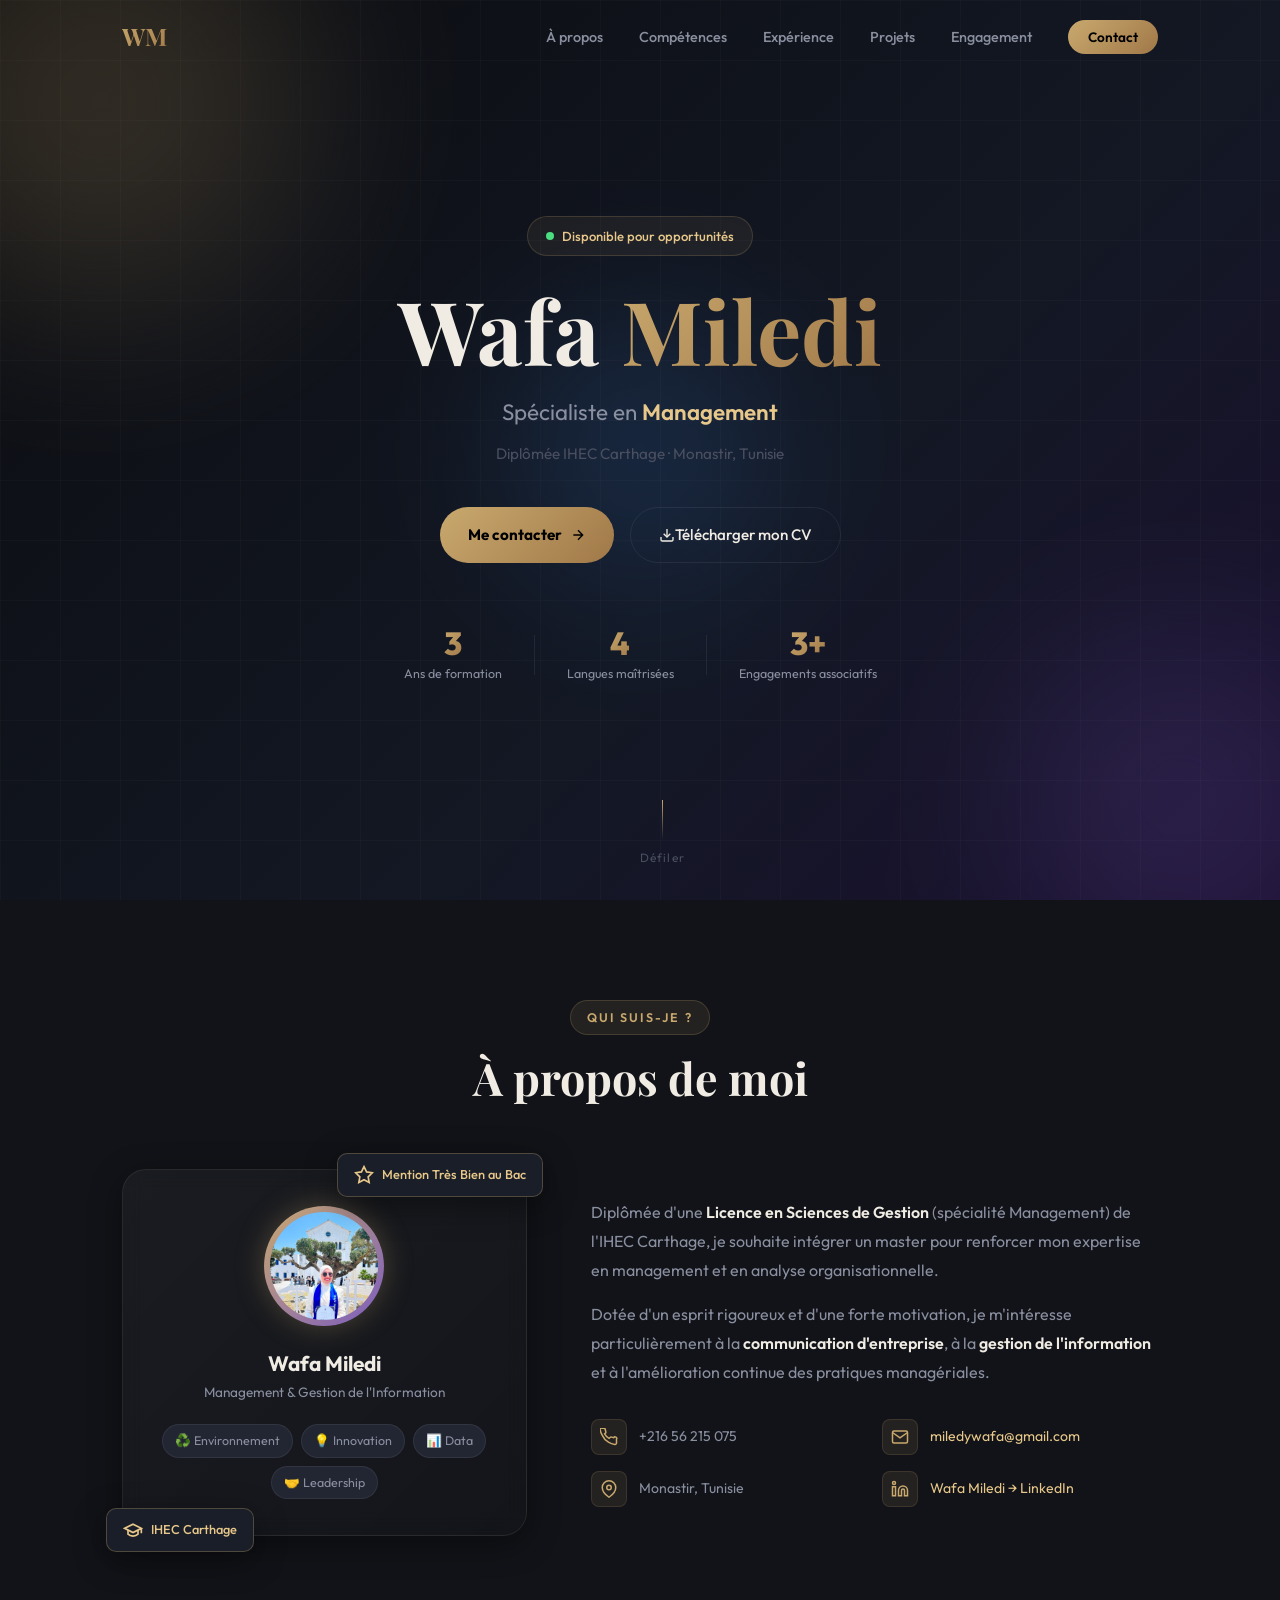
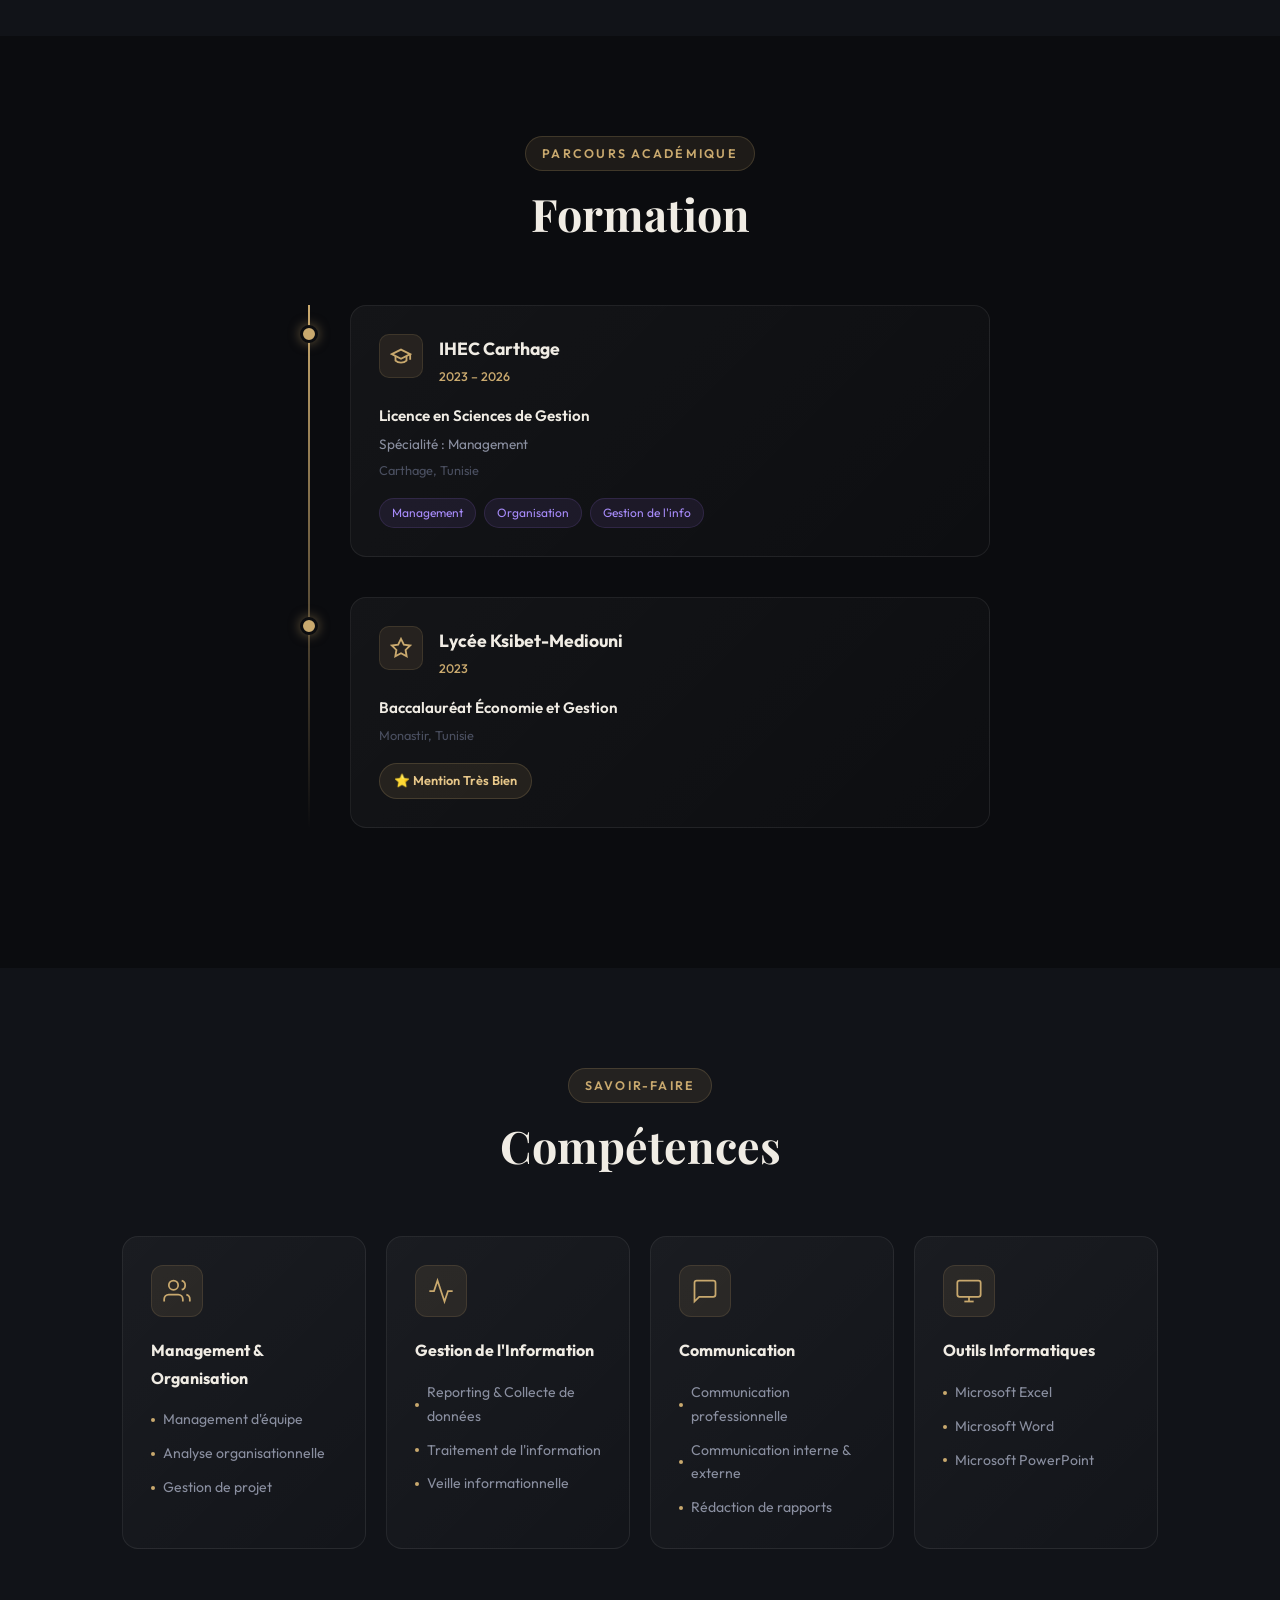
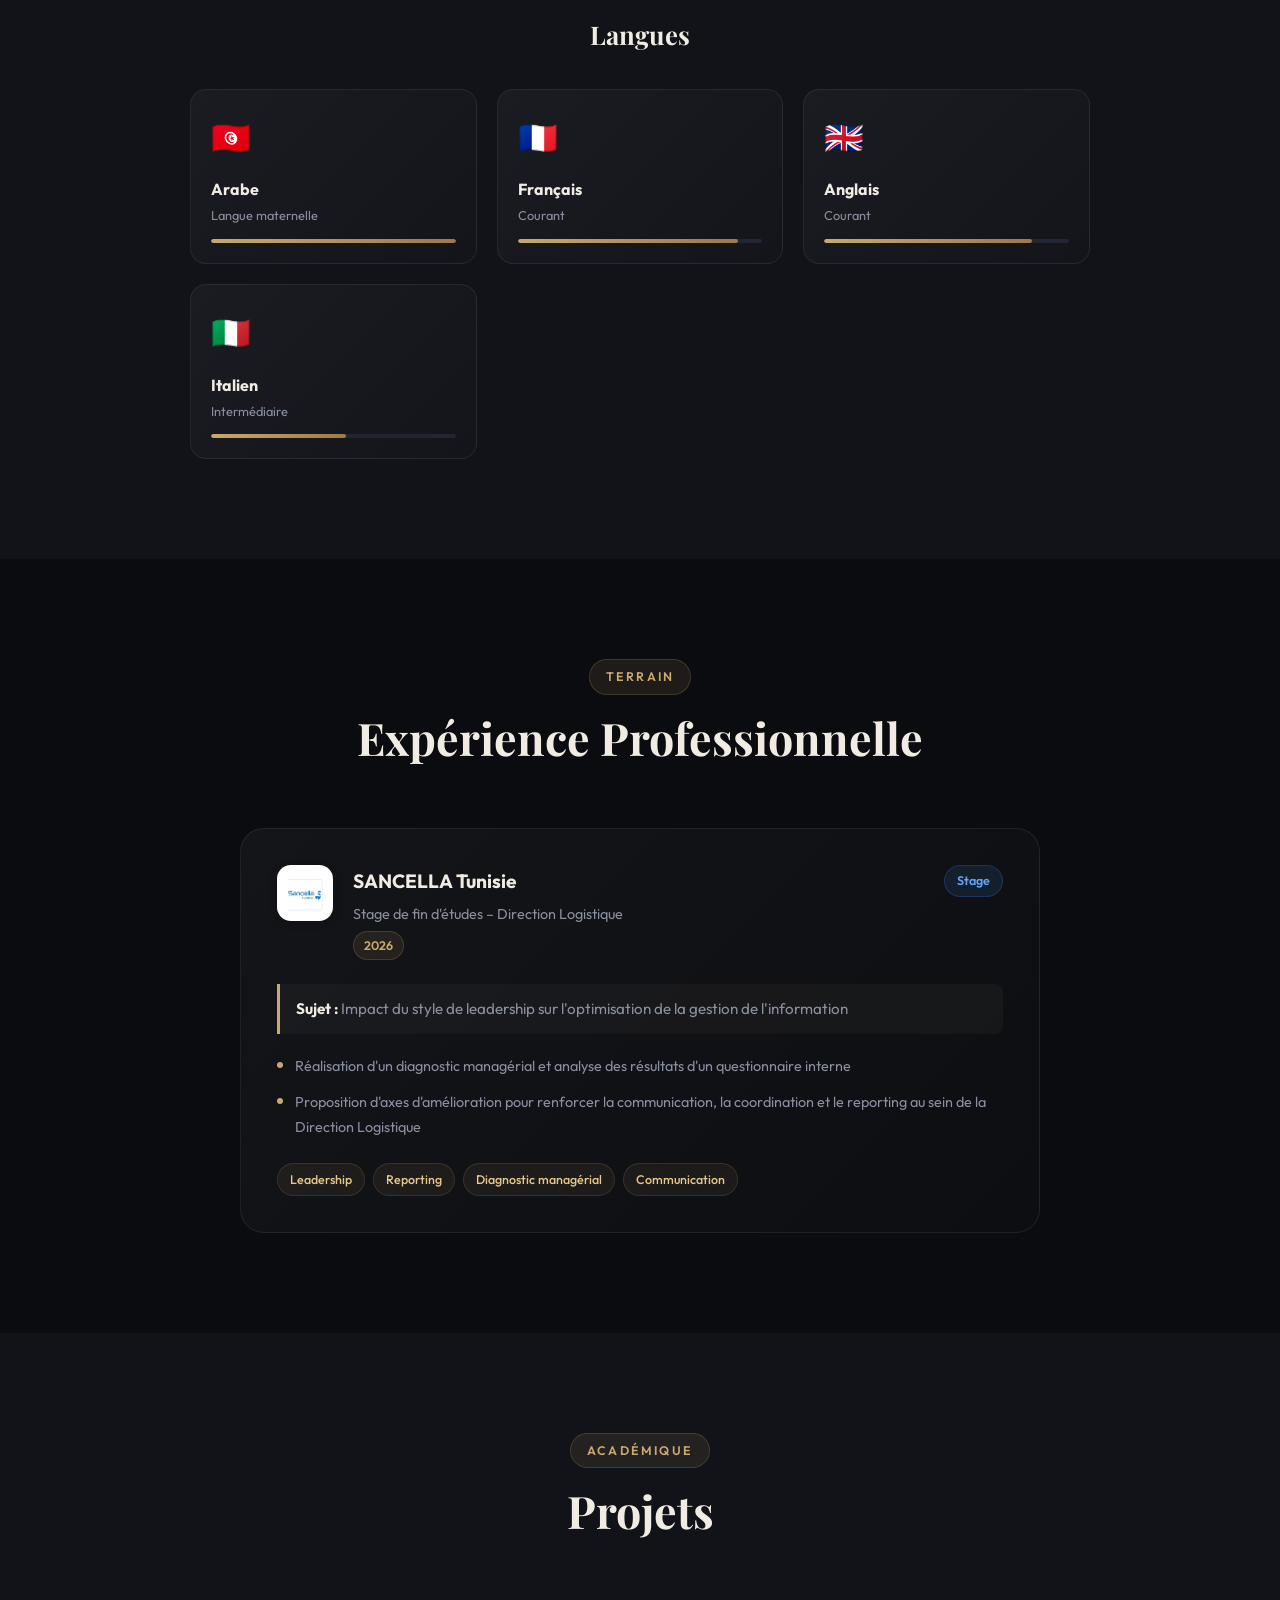
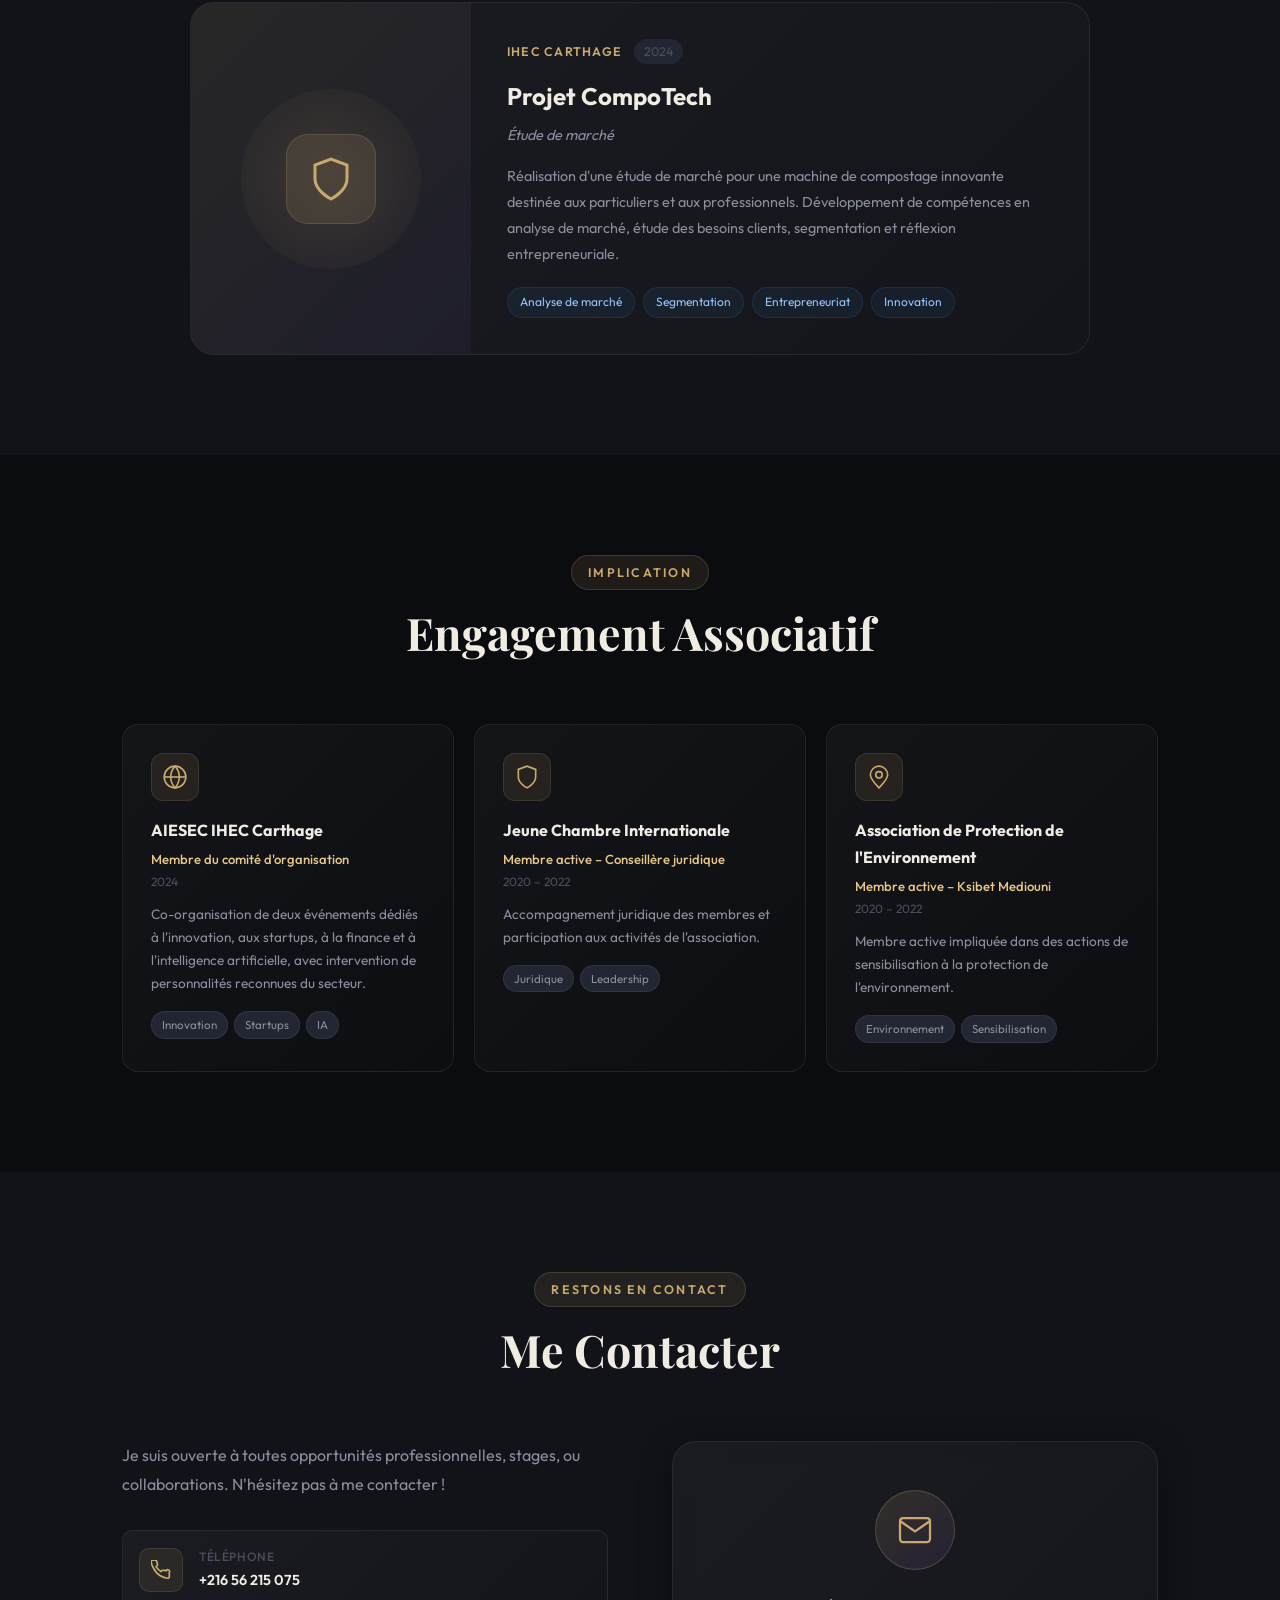
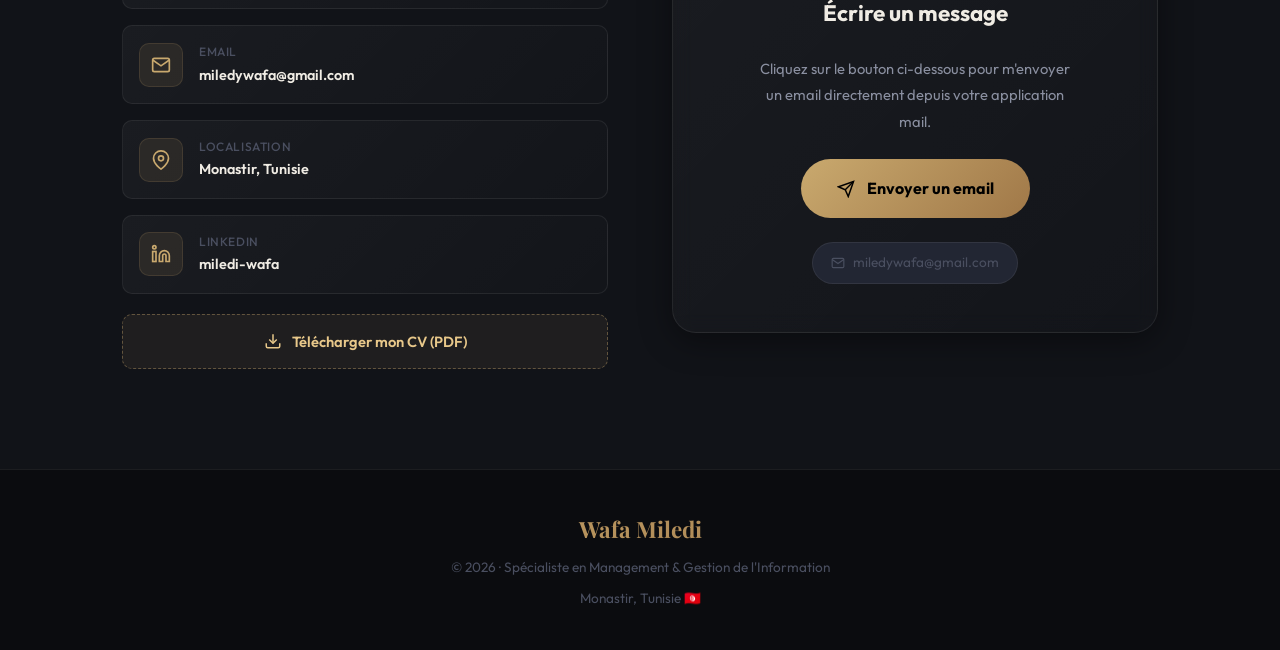
==== commit f8044c74: "feat: ajout photo Wafa + contact mailto + corrections CSS avatar" ====
--- a/index.html
+++ b/index.html
@@ -90,7 +90,7 @@
         <div class="about-visual">
           <div class="about-card-main">
             <div class="avatar-ring">
-              <div class="avatar-initials">WM</div>
+              <img src="wafa.jpeg" alt="Photo de Wafa Miledi" class="avatar-photo" />
             </div>
             <div class="about-info">
               <h3>Wafa Miledi</h3>
@@ -488,31 +488,31 @@
             Télécharger mon CV (PDF)
           </a>
         </div>
-        <form class="contact-form" id="contact-form" action="https://formspree.io/f/TON_ID_FORMSPREE" method="POST">
-          <input type="hidden" name="_subject" value="Nouveau message depuis votre portfolio ✉️" />
-          <input type="hidden" name="_language" value="fr" />
-          <div class="form-group">
-            <label for="form-name">Votre nom</label>
-            <input type="text" id="form-name" name="name" placeholder="Jean Dupont" required />
-          </div>
-          <div class="form-group">
-            <label for="form-email">Votre email</label>
-            <input type="email" id="form-email" name="email" placeholder="jean@exemple.com" required />
-          </div>
-          <div class="form-group">
-            <label for="form-subject">Sujet</label>
-            <input type="text" id="form-subject" name="subject" placeholder="Opportunité de stage, collaboration..." required />
-          </div>
-          <div class="form-group">
-            <label for="form-message">Message</label>
-            <textarea id="form-message" name="message" rows="4" placeholder="Votre message..." required></textarea>
-          </div>
-          <button type="submit" class="btn-primary btn-full" id="form-submit">
-            <span>Envoyer le message</span>
-            <svg width="16" height="16" viewBox="0 0 24 24" fill="none" stroke="currentColor" stroke-width="2"><line x1="22" y1="2" x2="11" y2="13"/><polygon points="22 2 15 22 11 13 2 9 22 2"/></svg>
-          </button>
-          <p class="form-note">📬 Message envoyé directement à <strong>miledywafa@gmail.com</strong></p>
-        </form>
+        <div class="mailto-card" id="mailto-card">
+          <div class="mailto-icon-wrap">
+            <svg width="36" height="36" viewBox="0 0 24 24" fill="none" stroke="currentColor" stroke-width="1.5">
+              <path d="M4 4h16c1.1 0 2 .9 2 2v12c0 1.1-.9 2-2 2H4c-1.1 0-2-.9-2-2V6c0-1.1.9-2 2-2z"/>
+              <polyline points="22,6 12,13 2,6"/>
+            </svg>
+          </div>
+          <h3 class="mailto-title">Écrire un message</h3>
+          <p class="mailto-desc">Cliquez sur le bouton ci-dessous pour m'envoyer un email directement depuis votre application mail.</p>
+          <a href="mailto:miledywafa@gmail.com?subject=Message%20depuis%20votre%20portfolio&body=Bonjour%20Wafa%2C%0A%0AJe%20vous%20contacte%20depuis%20votre%20portfolio.%0A%0A"
+             class="btn-primary mailto-btn" id="mailto-btn">
+            <svg width="18" height="18" viewBox="0 0 24 24" fill="none" stroke="currentColor" stroke-width="2">
+              <line x1="22" y1="2" x2="11" y2="13"/>
+              <polygon points="22 2 15 22 11 13 2 9 22 2"/>
+            </svg>
+            <span>Envoyer un email</span>
+          </a>
+          <p class="mailto-address">
+            <svg width="14" height="14" viewBox="0 0 24 24" fill="none" stroke="currentColor" stroke-width="2">
+              <path d="M4 4h16c1.1 0 2 .9 2 2v12c0 1.1-.9 2-2 2H4c-1.1 0-2-.9-2-2V6c0-1.1.9-2 2-2z"/>
+              <polyline points="22,6 12,13 2,6"/>
+            </svg>
+            miledywafa@gmail.com
+          </p>
+        </div>
       </div>
     </div>
   </section>
--- a/style.css
+++ b/style.css
@@ -475,8 +475,8 @@
 .about-card-main:hover { transform: translateY(-4px); }
 
 .avatar-ring {
-  width: 100px;
-  height: 100px;
+  width: 120px;
+  height: 120px;
   border-radius: 50%;
   background: linear-gradient(135deg, var(--primary), var(--accent));
   display: flex;
@@ -484,20 +484,17 @@
   justify-content: center;
   padding: 3px;
   box-shadow: 0 0 30px rgba(201,169,110,0.3);
-}
-
-.avatar-initials {
-  width: 100%;
-  height: 100%;
+  overflow: hidden;
+}
+
+.avatar-photo {
+  width: calc(100% - 6px);
+  height: calc(100% - 6px);
   border-radius: 50%;
-  background: var(--surface);
-  display: flex;
-  align-items: center;
-  justify-content: center;
-  font-family: 'Playfair Display', serif;
-  font-size: 1.8rem;
-  font-weight: 700;
-  color: var(--primary);
+  object-fit: cover;
+  object-position: center top;
+  display: block;
+  flex-shrink: 0;
 }
 
 .about-info h3 { font-size: 1.3rem; font-weight: 700; }
@@ -849,14 +846,15 @@
   justify-content: center;
   flex-shrink: 0;
   overflow: hidden;
-  border: 1px solid rgba(255,255,255,0.15);
-  padding: 4px;
+  box-shadow: 0 2px 8px rgba(0,0,0,0.18);
 }
 
 .exp-logo img {
   width: 100%;
   height: 100%;
   object-fit: contain;
+  display: block;
+  padding: 5px;
 }
 
 .exp-meta { flex: 1; }
@@ -1113,7 +1111,7 @@
 
 .contact-wrapper {
   display: grid;
-  grid-template-columns: 1fr 1.2fr;
+  grid-template-columns: 1fr 1fr;
   gap: 64px;
   align-items: start;
 }
@@ -1168,64 +1166,72 @@
   color: var(--text);
 }
 
-/* Contact Form */
-.contact-form { display: flex; flex-direction: column; gap: 20px; }
-
-.form-group { display: flex; flex-direction: column; gap: 8px; }
-
-.form-group label {
-  font-size: 0.82rem;
-  font-weight: 600;
+/* Mailto Card */
+.mailto-card {
+  display: flex;
+  flex-direction: column;
+  align-items: center;
+  justify-content: center;
+  gap: 24px;
+  text-align: center;
+  background: var(--gradient-card);
+  border: 1px solid var(--border);
+  border-radius: var(--radius-lg);
+  padding: 48px 36px;
+  backdrop-filter: blur(10px);
+  box-shadow: var(--shadow-card);
+  transition: border-color var(--transition), transform var(--transition), box-shadow var(--transition);
+}
+.mailto-card:hover {
+  border-color: var(--border-hover);
+  box-shadow: var(--shadow-glow);
+  transform: translateY(-4px);
+}
+
+.mailto-icon-wrap {
+  width: 80px;
+  height: 80px;
+  border-radius: 50%;
+  background: linear-gradient(135deg, rgba(201,169,110,0.15), rgba(124,92,191,0.15));
+  border: 1px solid rgba(201,169,110,0.25);
+  display: flex;
+  align-items: center;
+  justify-content: center;
+  color: var(--primary);
+  animation: floatCard 4s ease-in-out infinite;
+}
+
+.mailto-title {
+  font-size: 1.4rem;
+  font-weight: 700;
+  color: var(--text);
+}
+
+.mailto-desc {
+  font-size: 0.92rem;
   color: var(--text-muted);
-  text-transform: uppercase;
-  letter-spacing: 0.08em;
-}
-
-.form-group input,
-.form-group textarea {
-  background: var(--surface);
+  line-height: 1.8;
+  max-width: 320px;
+}
+
+.mailto-btn {
+  padding: 16px 36px;
+  font-size: 1rem;
+  gap: 12px;
+  border-radius: 999px;
+}
+
+.mailto-address {
+  display: flex;
+  align-items: center;
+  gap: 8px;
+  font-size: 0.85rem;
+  color: var(--text-faint);
+  background: var(--surface2);
   border: 1px solid var(--border);
-  border-radius: var(--radius-sm);
-  padding: 14px 16px;
-  font-size: 0.92rem;
-  color: var(--text);
-  font-family: 'Outfit', sans-serif;
-  transition: border-color var(--transition), box-shadow var(--transition);
-  outline: none;
-  resize: vertical;
-}
-
-.form-group input::placeholder,
-.form-group textarea::placeholder { color: var(--text-faint); }
-
-.form-group input:focus,
-.form-group textarea:focus {
-  border-color: var(--primary);
-  box-shadow: 0 0 0 3px rgba(201,169,110,0.1);
-}
-
-/* Form success state */
-.form-success {
-  display: flex;
-  align-items: center;
-  justify-content: center;
-  gap: 12px;
-  padding: 20px;
-  background: rgba(74,222,128,0.08);
-  border: 1px solid rgba(74,222,128,0.2);
-  border-radius: var(--radius);
-  color: #4ade80;
-  font-weight: 600;
-  animation: fadeSlideUp 0.4s ease;
-}
-
-.form-note {
-  text-align: center;
-  font-size: 0.78rem;
-  color: var(--text-faint);
-  margin-top: -4px;
-}
-.form-note strong { color: var(--text-muted); }
+  border-radius: 999px;
+  padding: 8px 18px;
+}
 
 /* =============================================
    FOOTER
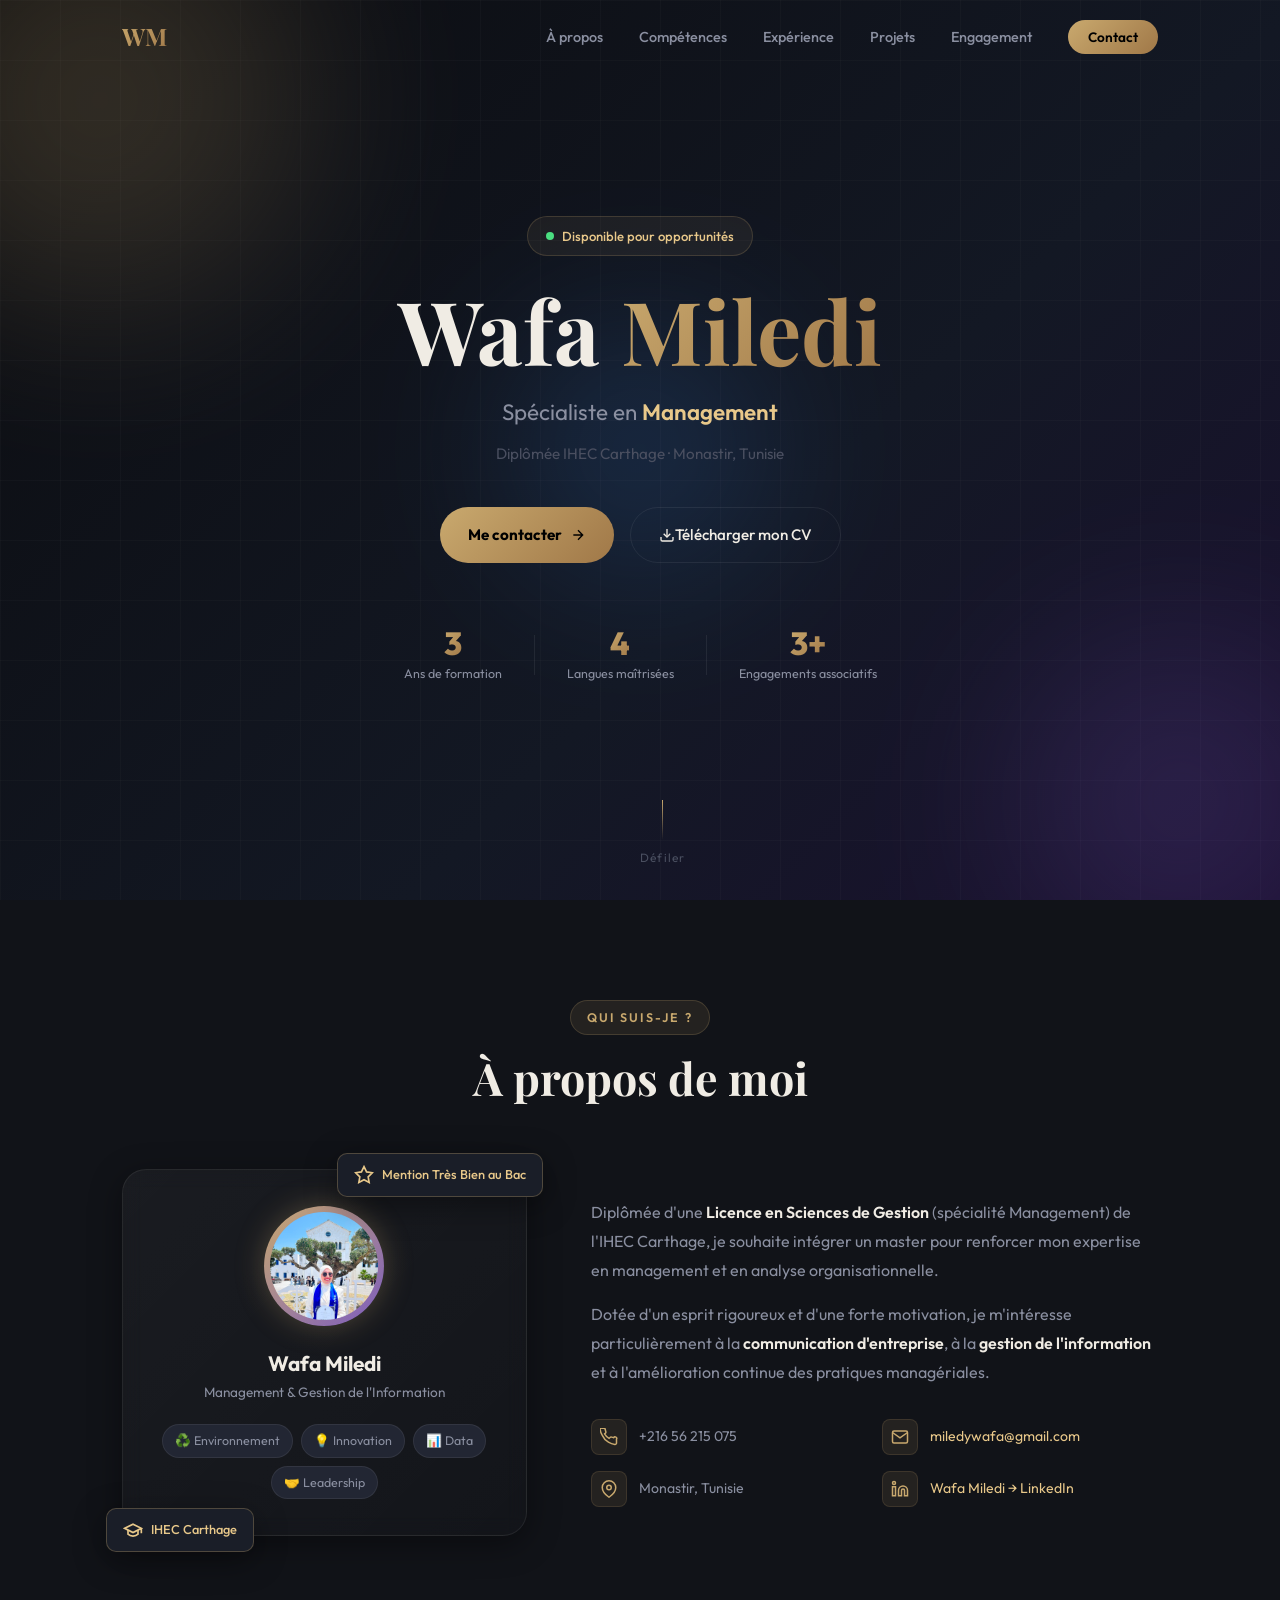
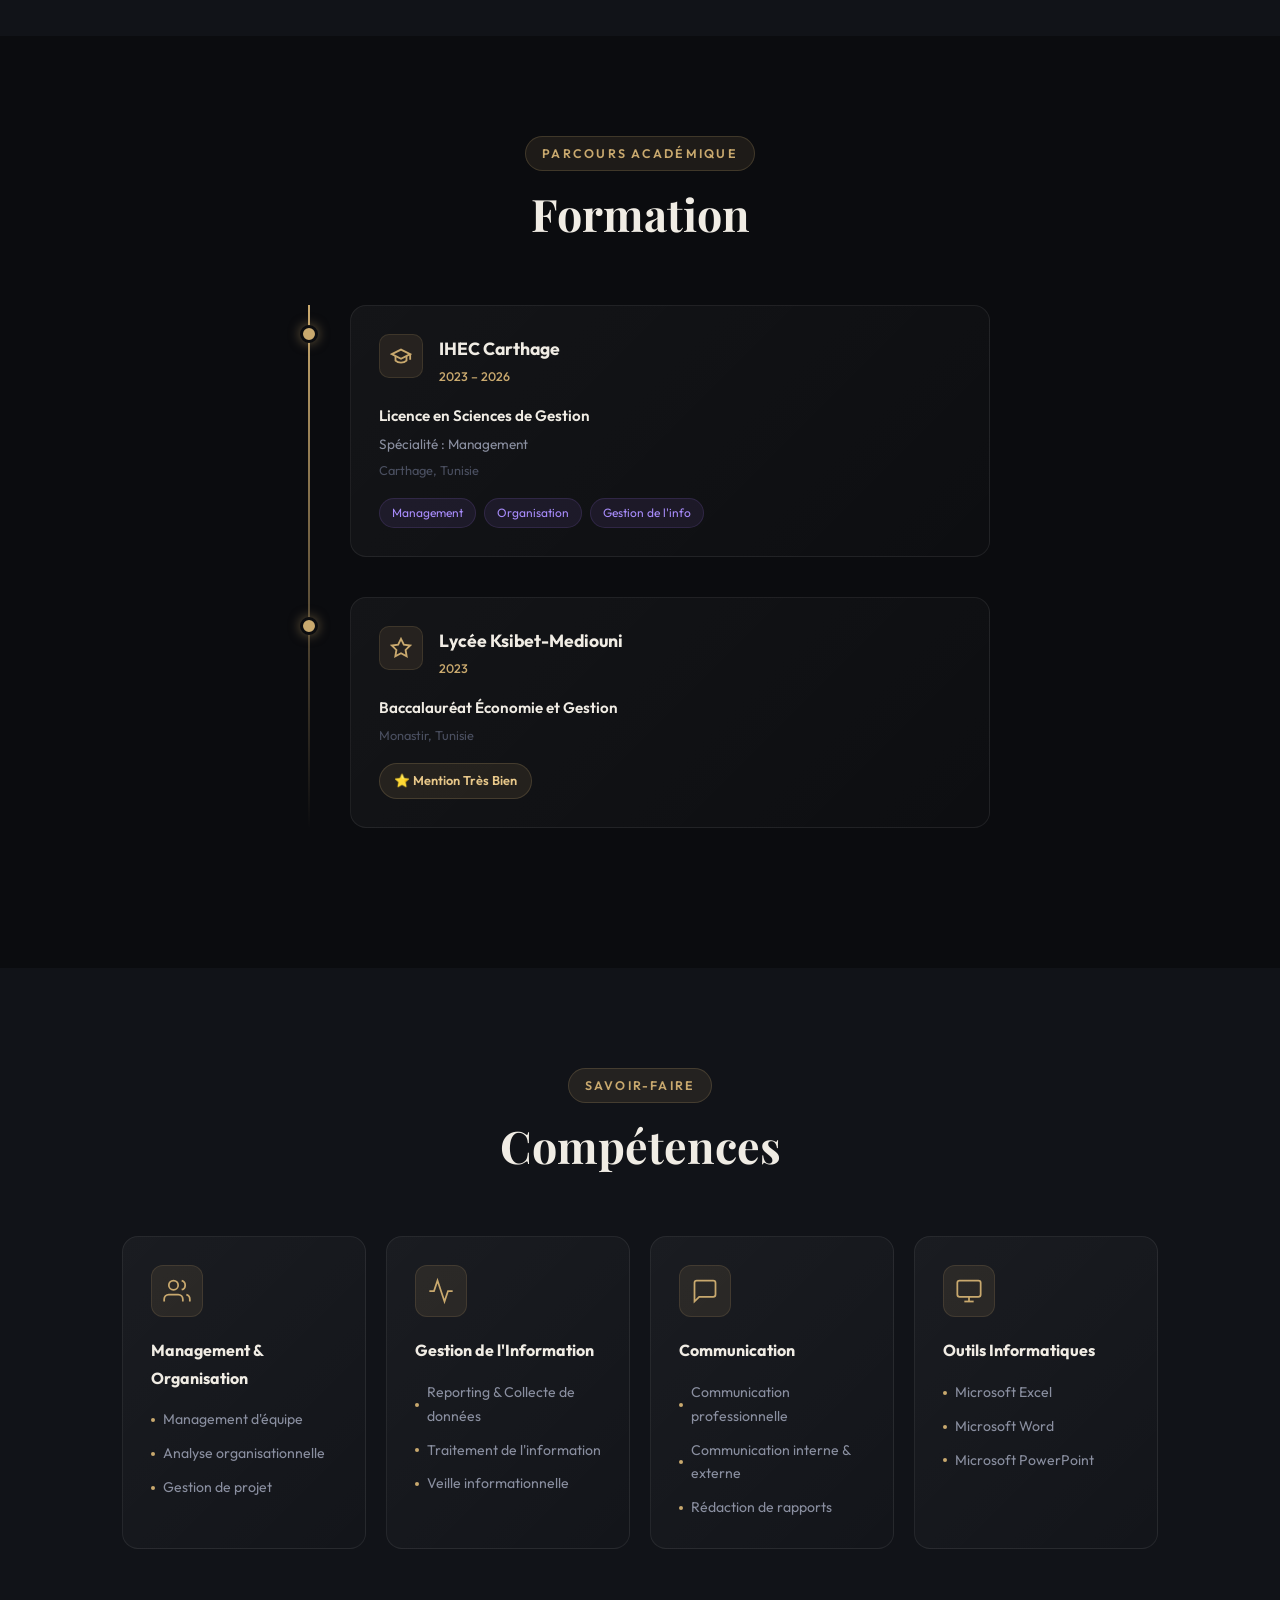
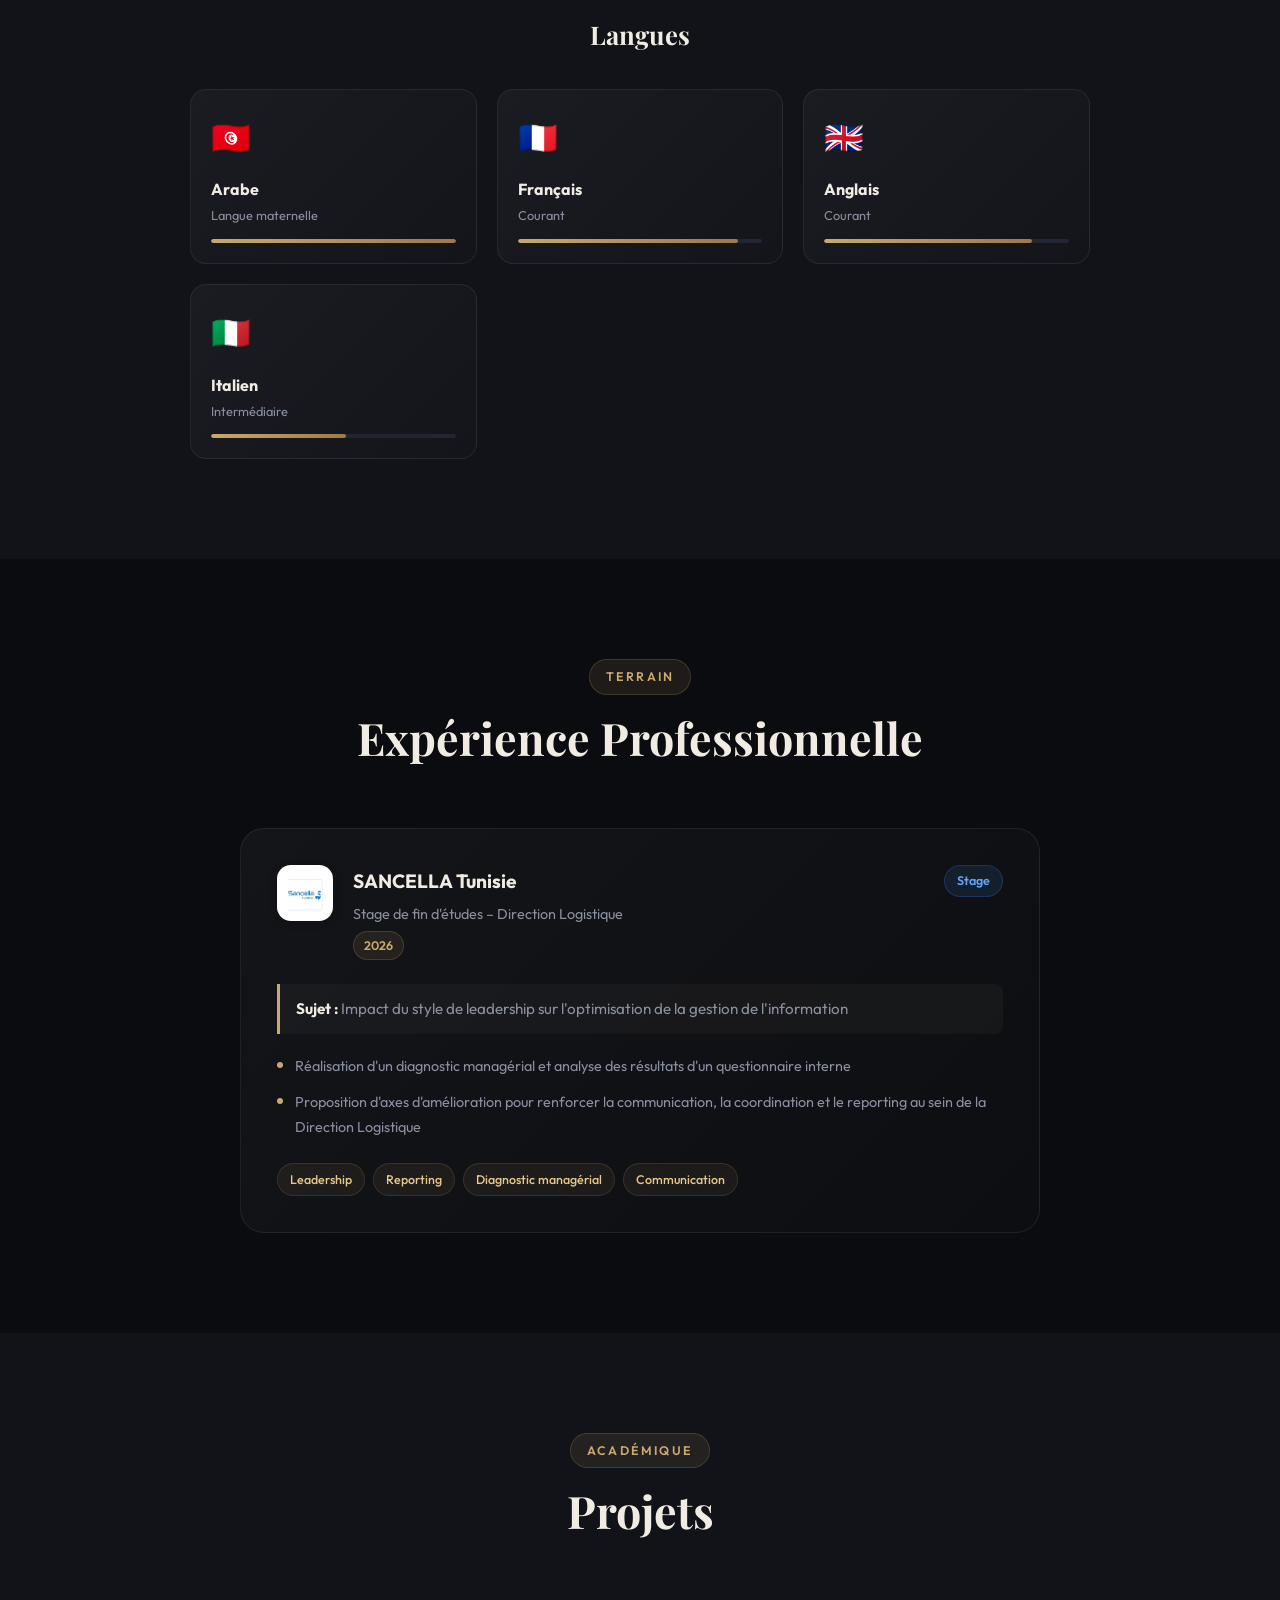
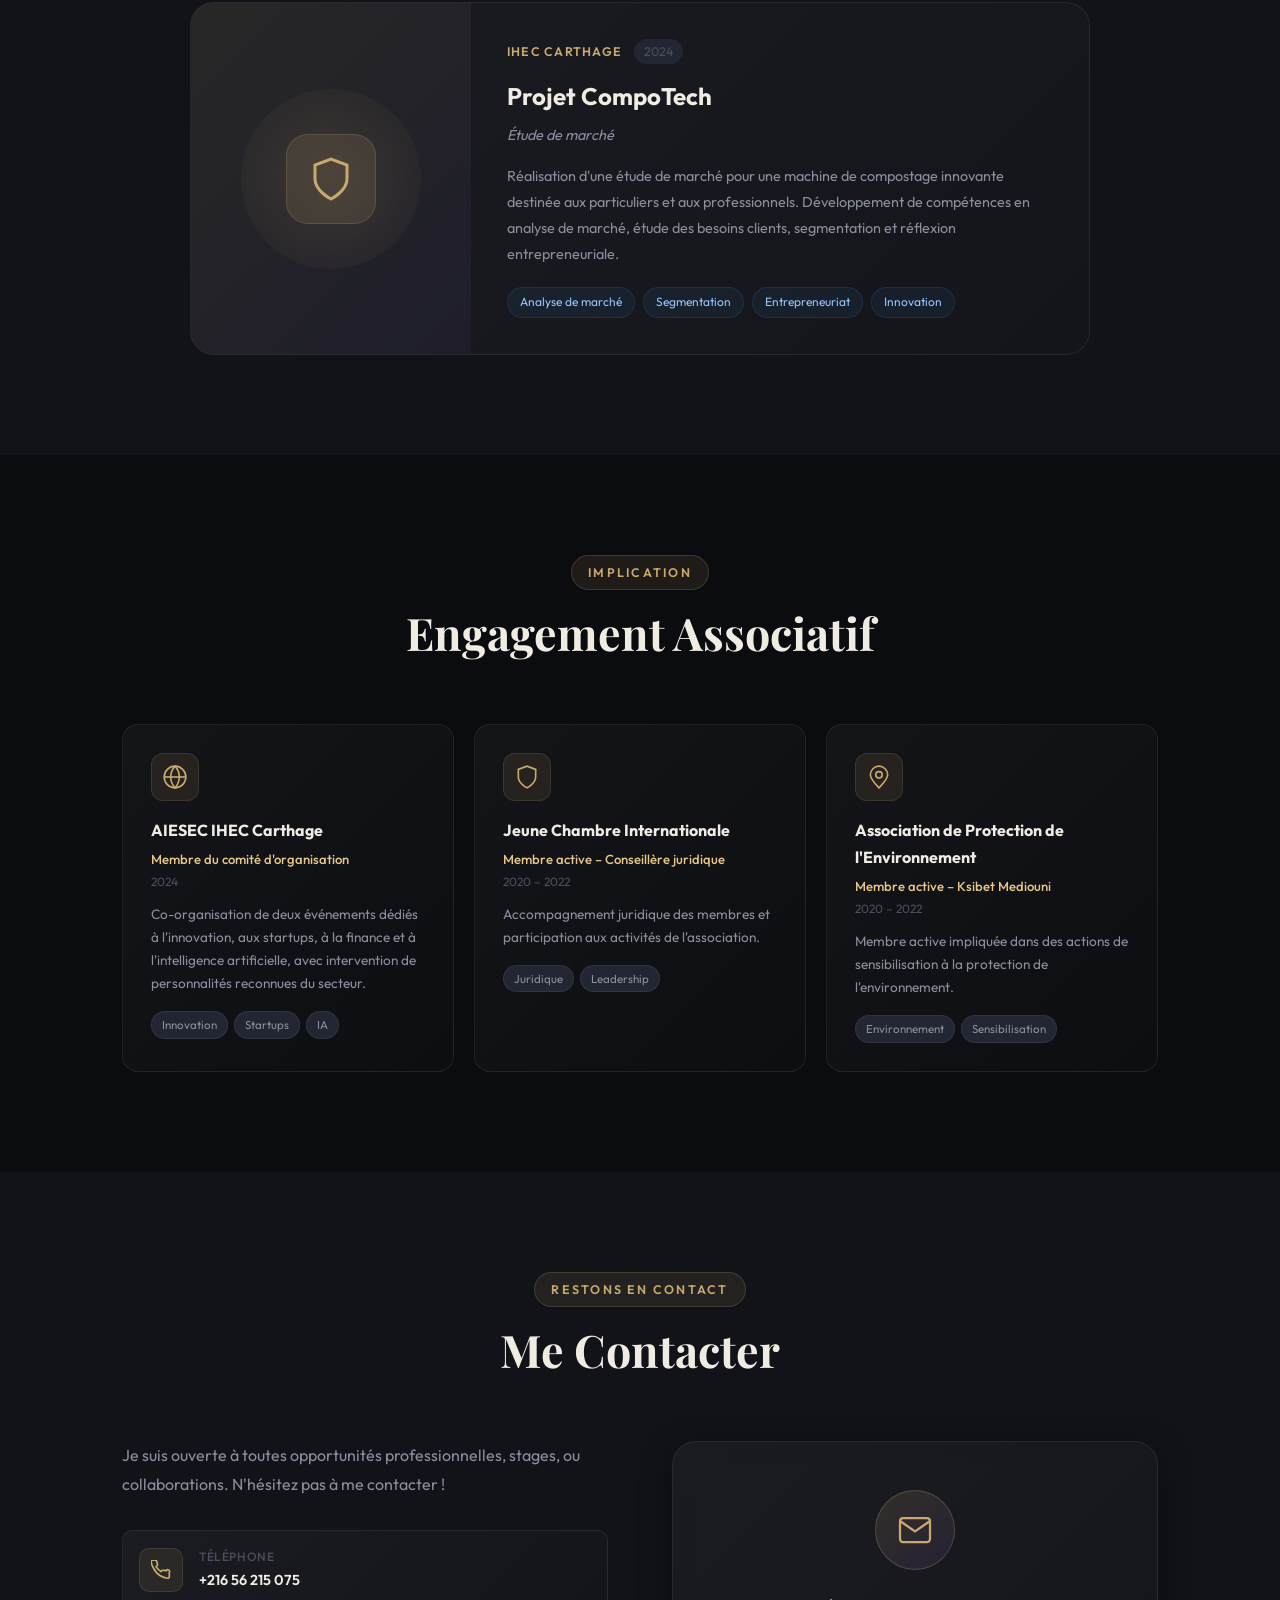
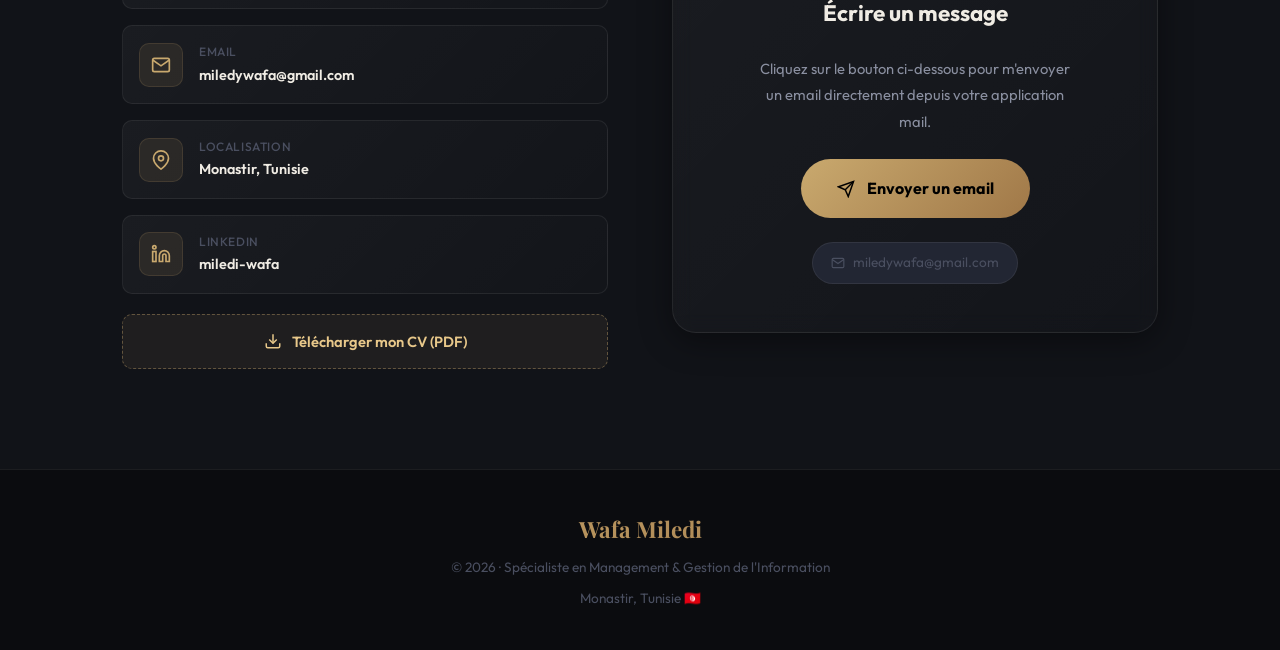
==== commit fd8bcac3: "fix: correction lien mailto bouton contact" ====
--- a/index.html
+++ b/index.html
@@ -497,8 +497,8 @@
           </div>
           <h3 class="mailto-title">Écrire un message</h3>
           <p class="mailto-desc">Cliquez sur le bouton ci-dessous pour m'envoyer un email directement depuis votre application mail.</p>
-          <a href="mailto:miledywafa@gmail.com?subject=Message%20depuis%20votre%20portfolio&body=Bonjour%20Wafa%2C%0A%0AJe%20vous%20contacte%20depuis%20votre%20portfolio.%0A%0A"
-             class="btn-primary mailto-btn" id="mailto-btn">
+          <a href="mailto:miledywafa@gmail.com?subject=Message depuis votre portfolio&body=Bonjour Wafa,%0A%0AJe vous contacte depuis votre portfolio.%0A%0A"
+             class="btn-primary mailto-btn" id="mailto-btn" target="_blank" rel="noopener">
             <svg width="18" height="18" viewBox="0 0 24 24" fill="none" stroke="currentColor" stroke-width="2">
               <line x1="22" y1="2" x2="11" y2="13"/>
               <polygon points="22 2 15 22 11 13 2 9 22 2"/>
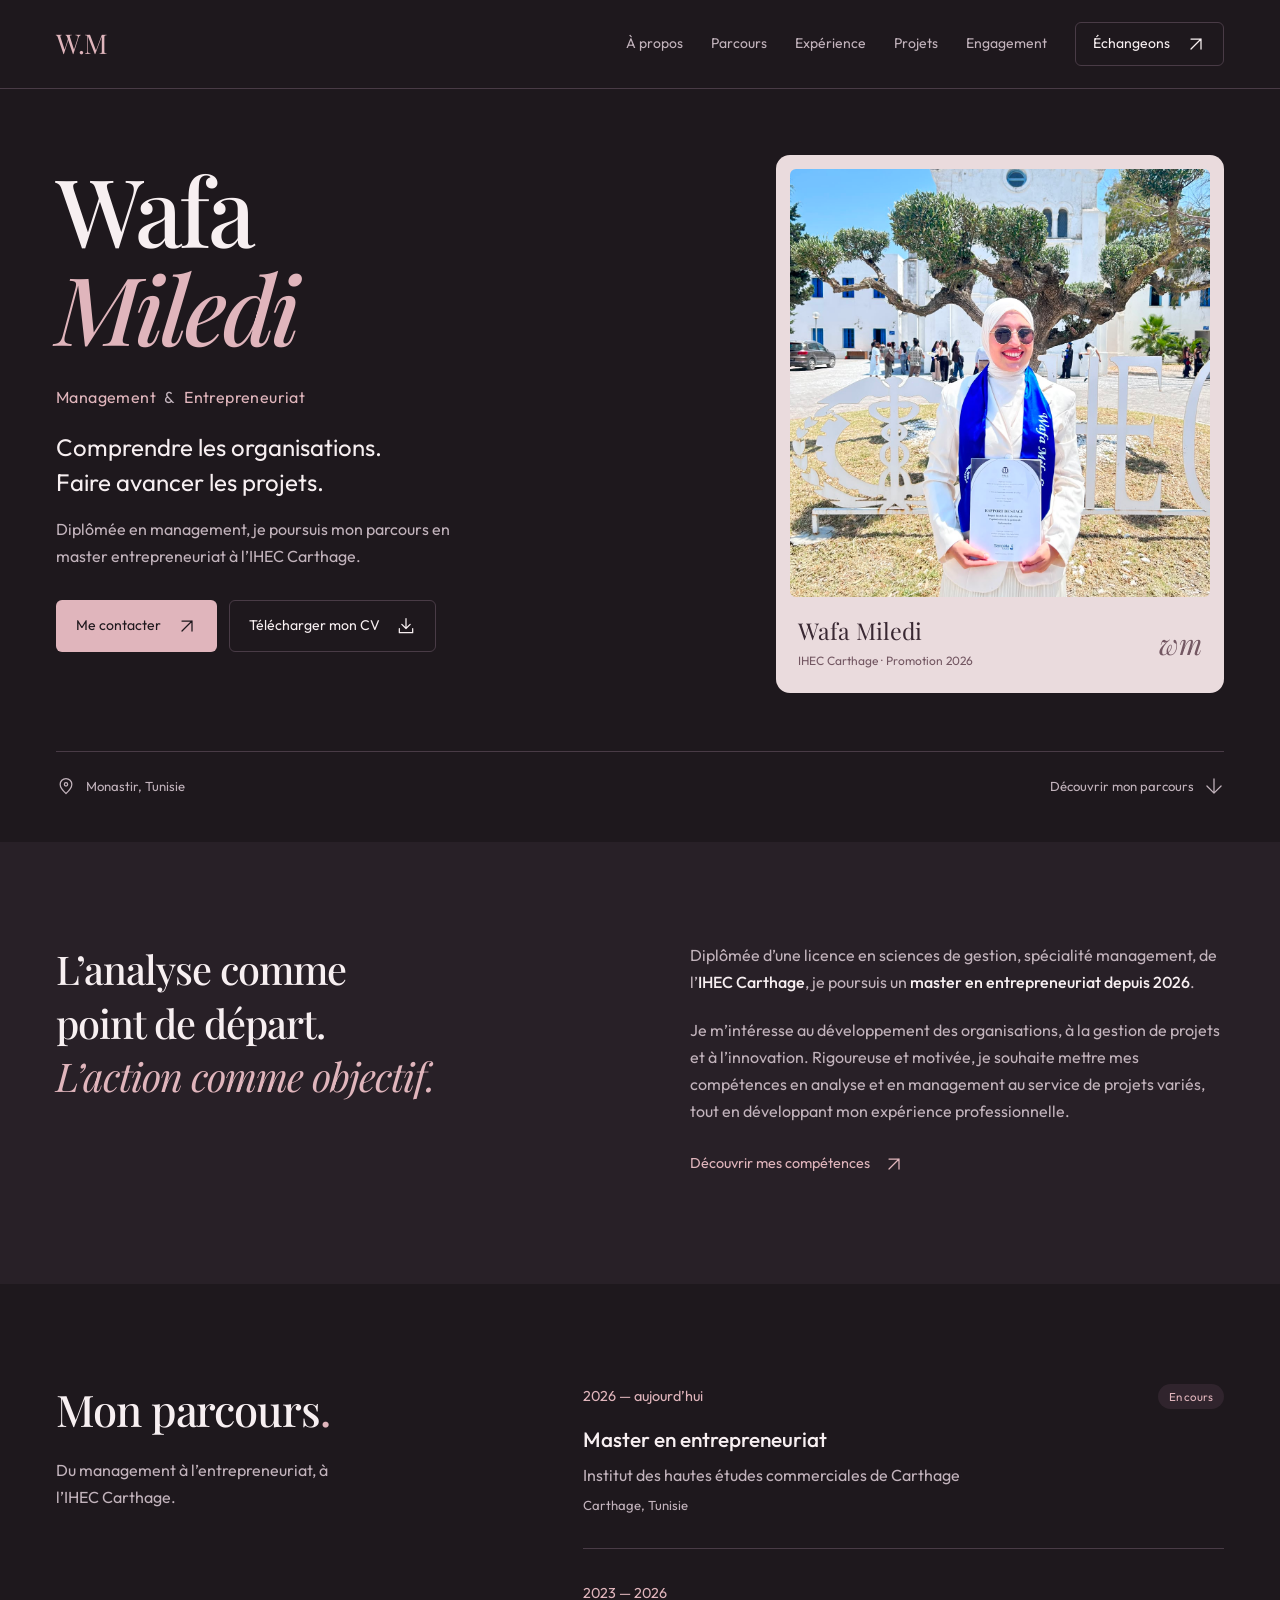
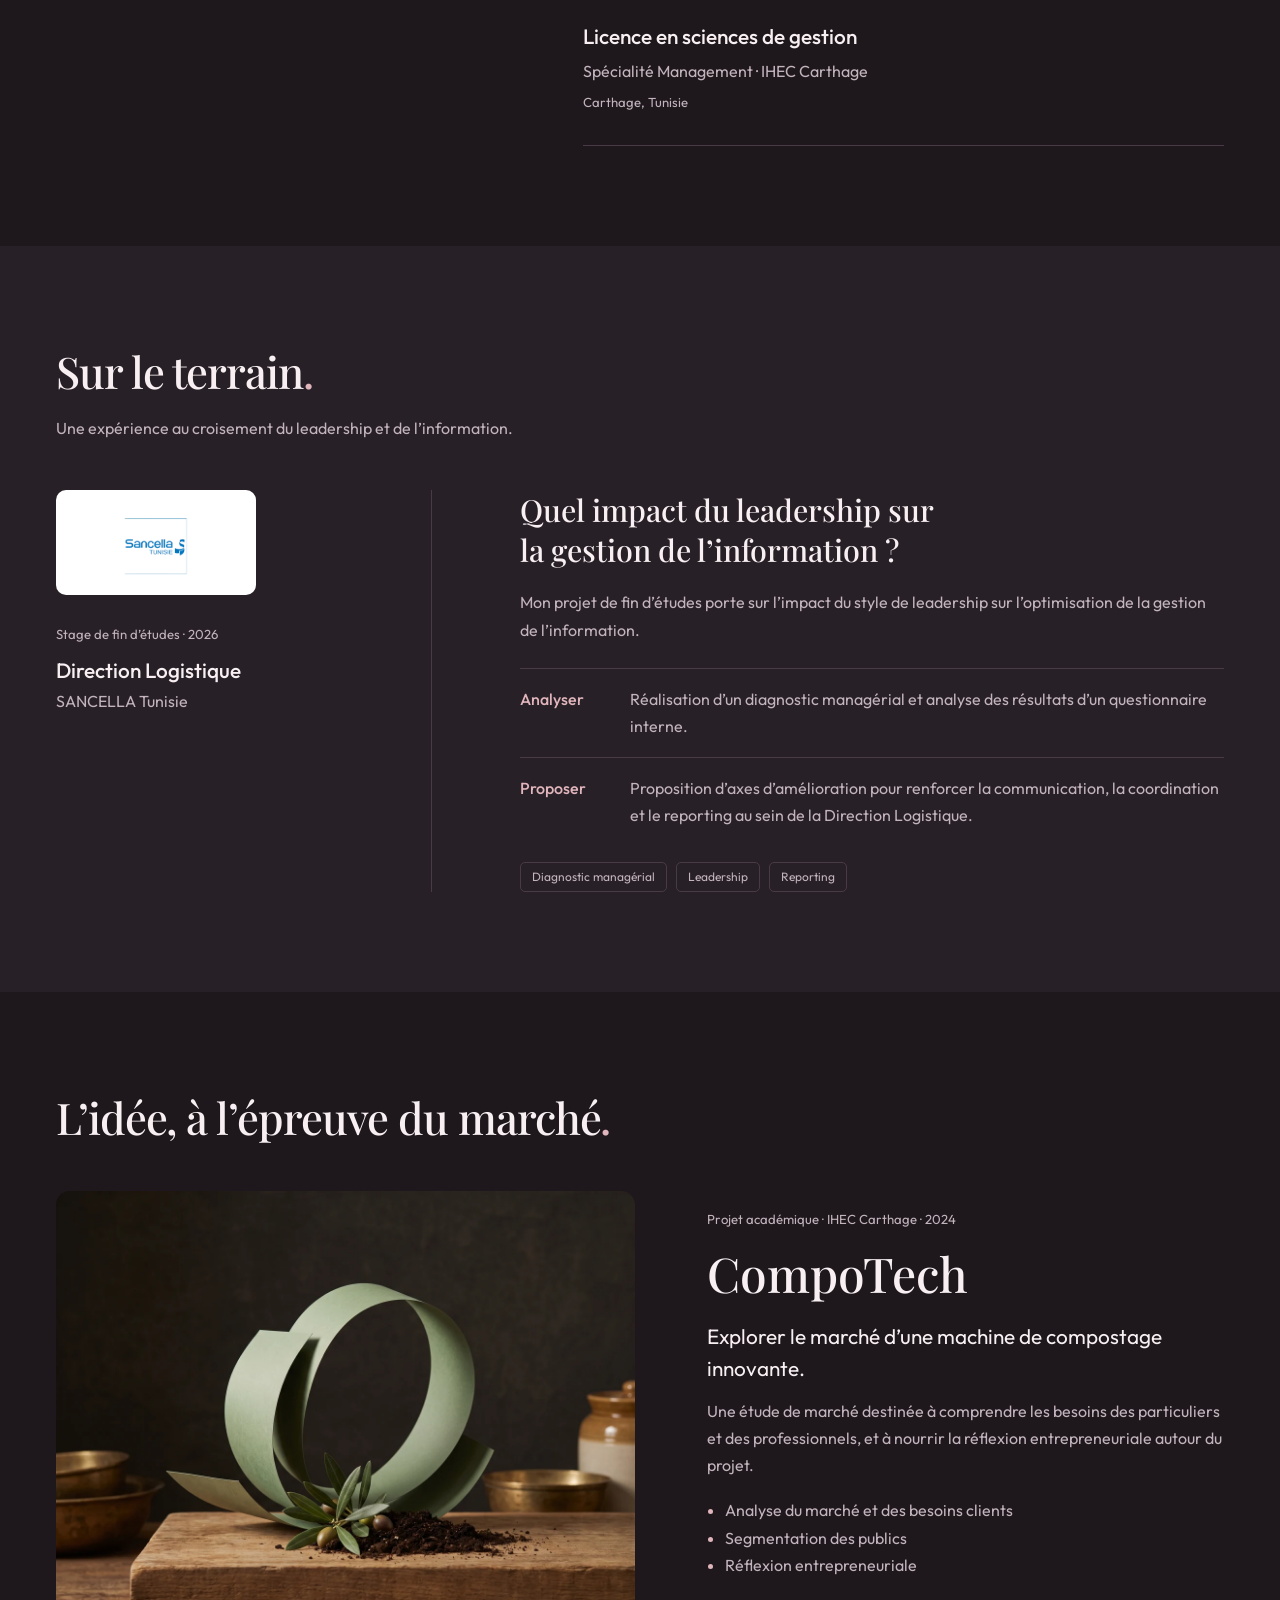
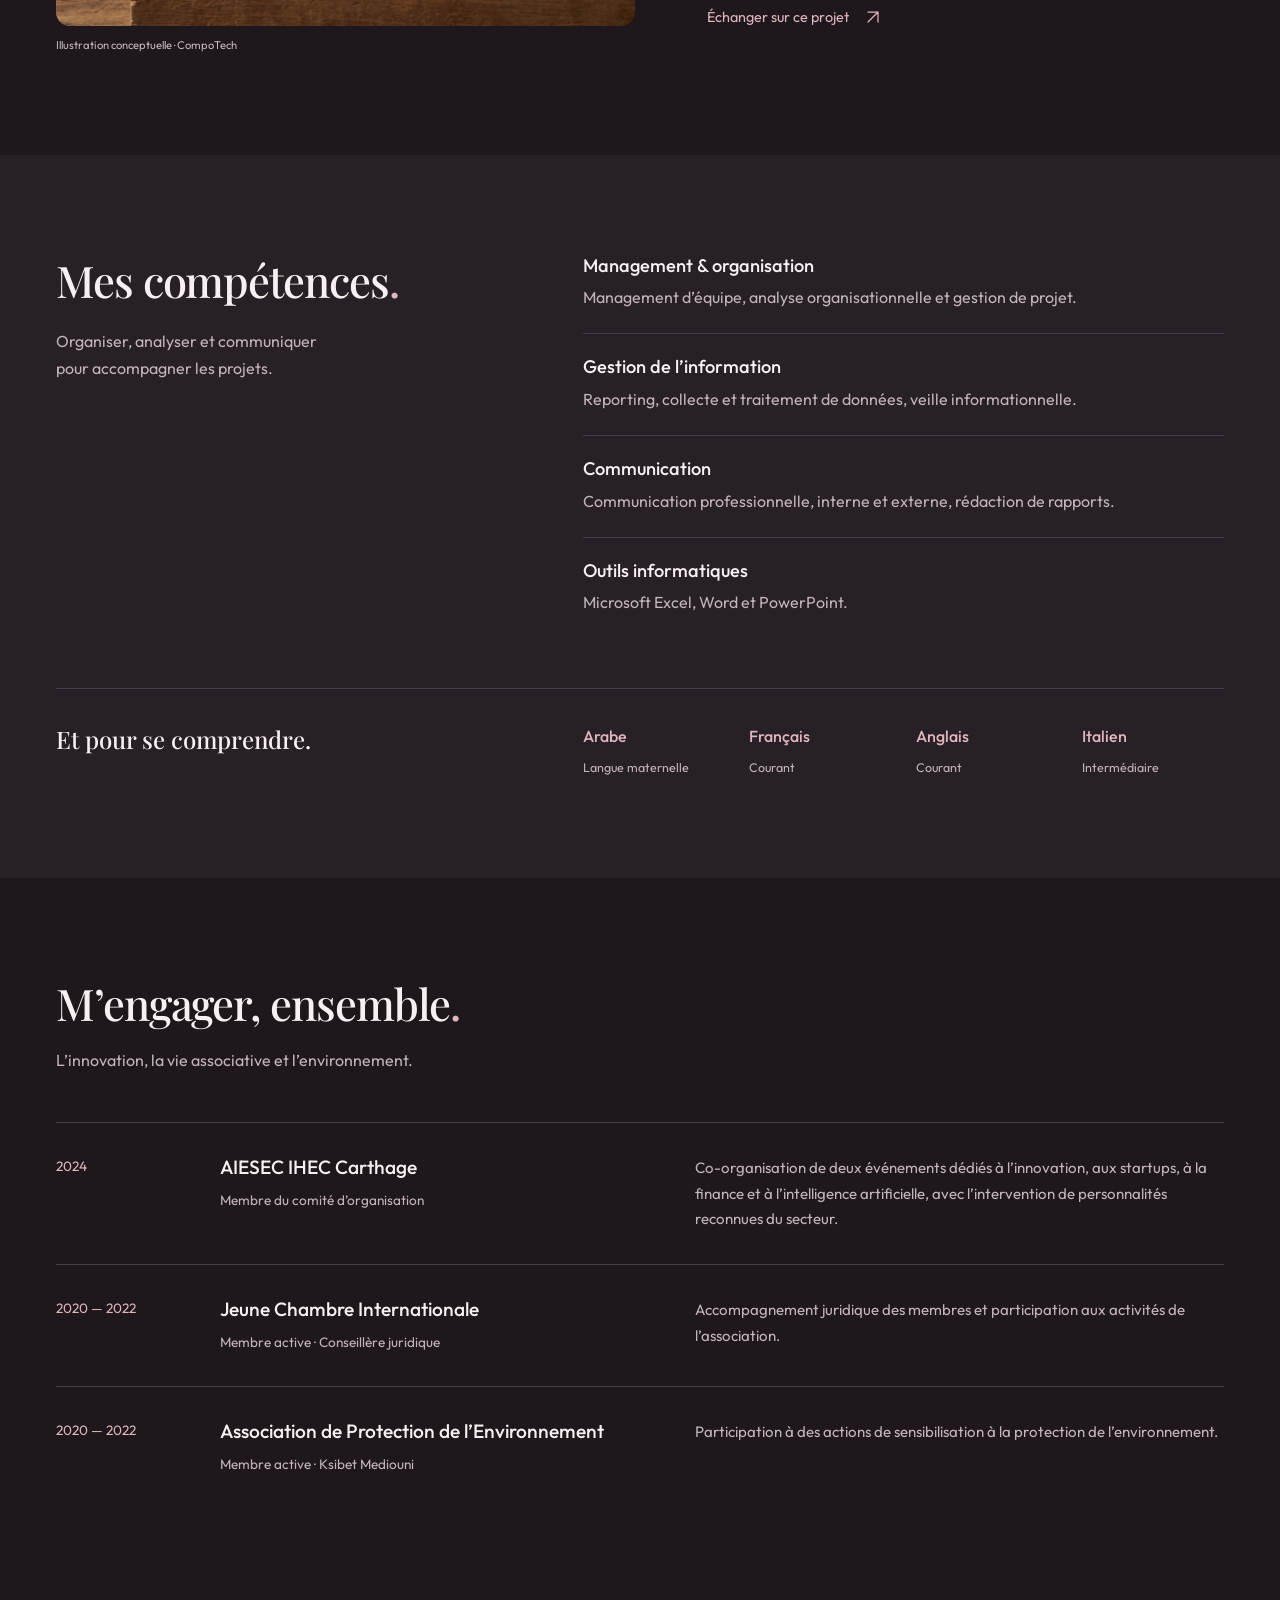
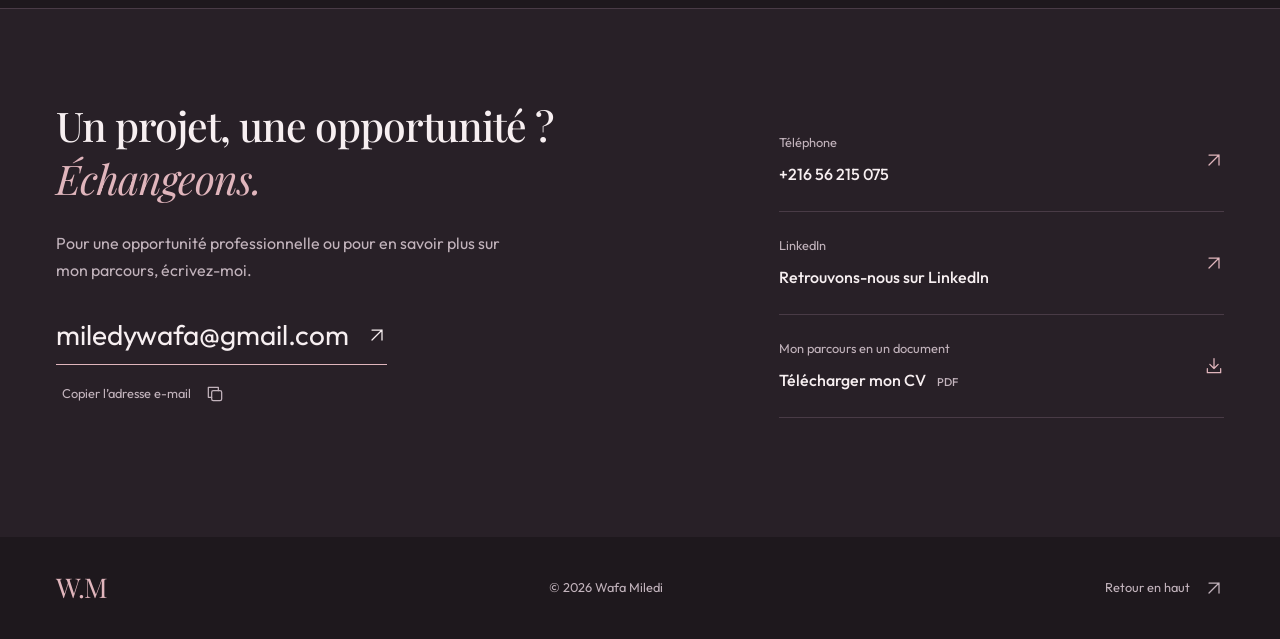
==== commit 8f920f4a: "Update portfolio, CV and refined portrait design" ====
--- a/index.html
+++ b/index.html
@@ -1,533 +1,480 @@
-<!DOCTYPE html>
+﻿<!doctype html>
 <html lang="fr">
-<head>
-  <meta charset="UTF-8" />
-  <meta name="viewport" content="width=device-width, initial-scale=1.0" />
-  <meta name="description" content="Portfolio de Wafa Miledi – Spécialiste en Management & Gestion de l'Information. Diplômée de l'IHEC Carthage, passionnée par la communication d'entreprise et l'analyse organisationnelle." />
-  <title>Wafa Miledi – Portfolio</title>
-  <link rel="preconnect" href="https://fonts.googleapis.com" />
-  <link rel="preconnect" href="https://fonts.gstatic.com" crossorigin />
-  <link href="https://fonts.googleapis.com/css2?family=Outfit:wght@300;400;500;600;700;800&family=Playfair+Display:ital,wght@0,700;1,600&display=swap" rel="stylesheet" />
-  <link rel="stylesheet" href="style.css" />
-</head>
-<body>
-
-  <!-- Navigation -->
-  <nav id="navbar" class="navbar">
-    <div class="nav-container">
-      <a href="#hero" class="nav-logo">WM</a>
-      <ul class="nav-links">
-        <li><a href="#about" class="nav-link">À propos</a></li>
-        <li><a href="#skills" class="nav-link">Compétences</a></li>
-        <li><a href="#experience" class="nav-link">Expérience</a></li>
-        <li><a href="#projects" class="nav-link">Projets</a></li>
-        <li><a href="#associations" class="nav-link">Engagement</a></li>
-        <li><a href="#contact" class="nav-link btn-contact">Contact</a></li>
-      </ul>
-      <button class="hamburger" id="hamburger" aria-label="Menu">
-        <span></span><span></span><span></span>
-      </button>
-    </div>
-  </nav>
-
-  <!-- Hero Section -->
-  <section id="hero" class="hero">
-    <div class="hero-bg">
-      <div class="orb orb1"></div>
-      <div class="orb orb2"></div>
-      <div class="orb orb3"></div>
-      <div class="grid-overlay"></div>
-    </div>
-    <div class="hero-content">
-      <div class="hero-badge">
-        <span class="badge-dot"></span>
-        Disponible pour opportunités
-      </div>
-      <h1 class="hero-name">Wafa <span class="accent">Miledi</span></h1>
-      <p class="hero-title">Spécialiste en <span class="typed-text" id="typed"></span></p>
-      <p class="hero-subtitle">Diplômée IHEC Carthage · Monastir, Tunisie</p>
-      <div class="hero-cta">
-        <a href="#contact" class="btn-primary" id="hero-contact-btn">
-          <span>Me contacter</span>
-          <svg width="16" height="16" viewBox="0 0 24 24" fill="none" stroke="currentColor" stroke-width="2"><path d="M5 12h14M12 5l7 7-7 7"/></svg>
-        </a>
-        <a href="cv wafa miledi.pdf" download class="btn-secondary" id="hero-download-btn">
-          <svg width="16" height="16" viewBox="0 0 24 24" fill="none" stroke="currentColor" stroke-width="2"><path d="M21 15v4a2 2 0 01-2 2H5a2 2 0 01-2-2v-4"/><polyline points="7 10 12 15 17 10"/><line x1="12" y1="15" x2="12" y2="3"/></svg>
-          Télécharger mon CV
-        </a>
-      </div>
-      <div class="hero-stats">
-        <div class="stat">
-          <span class="stat-number">3</span>
-          <span class="stat-label">Ans de formation</span>
-        </div>
-        <div class="stat-divider"></div>
-        <div class="stat">
-          <span class="stat-number">4</span>
-          <span class="stat-label">Langues maîtrisées</span>
-        </div>
-        <div class="stat-divider"></div>
-        <div class="stat">
-          <span class="stat-number">3+</span>
-          <span class="stat-label">Engagements associatifs</span>
-        </div>
-      </div>
-    </div>
-    <div class="scroll-indicator">
-      <div class="scroll-line"></div>
-      <span>Défiler</span>
-    </div>
-  </section>
-
-  <!-- About Section -->
-  <section id="about" class="about section">
-    <div class="container">
-      <div class="section-header">
-        <p class="section-tag">Qui suis-je ?</p>
-        <h2 class="section-title">À propos de moi</h2>
-      </div>
-      <div class="about-grid">
-        <div class="about-visual">
-          <div class="about-card-main">
-            <div class="avatar-ring">
-              <img src="wafa.jpeg" alt="Photo de Wafa Miledi" class="avatar-photo" />
-            </div>
-            <div class="about-info">
-              <h3>Wafa Miledi</h3>
-              <p>Management & Gestion de l'Information</p>
-            </div>
-            <div class="about-tags">
-              <span class="tag">♻️ Environnement</span>
-              <span class="tag">💡 Innovation</span>
-              <span class="tag">📊 Data</span>
-              <span class="tag">🤝 Leadership</span>
-            </div>
-          </div>
-          <div class="about-card-float card-float1">
-            <svg width="20" height="20" viewBox="0 0 24 24" fill="none" stroke="currentColor" stroke-width="2"><path d="M12 2l3.09 6.26L22 9.27l-5 4.87 1.18 6.88L12 17.77l-6.18 3.25L7 14.14 2 9.27l6.91-1.01L12 2z"/></svg>
-            <span>Mention Très Bien au Bac</span>
-          </div>
-          <div class="about-card-float card-float2">
-            <svg width="20" height="20" viewBox="0 0 24 24" fill="none" stroke="currentColor" stroke-width="2"><path d="M22 10v6M2 10l10-5 10 5-10 5z"/><path d="M6 12v5c3 3 9 3 12 0v-5"/></svg>
-            <span>IHEC Carthage</span>
-          </div>
-        </div>
-        <div class="about-text">
-          <p class="about-description">
-            Diplômée d'une <strong>Licence en Sciences de Gestion</strong> (spécialité Management) de l'IHEC Carthage, je souhaite intégrer un master pour renforcer mon expertise en management et en analyse organisationnelle.
+  <head>
+    <meta charset="UTF-8" />
+    <meta name="viewport" content="width=device-width, initial-scale=1.0" />
+    <meta
+      name="description"
+      content="Wafa Miledi, diplômée en management et étudiante en master entrepreneuriat à l’IHEC Carthage. Mon parcours, mes projets et mes engagements."
+    />
+    <meta name="theme-color" content="#1e181d" />
+    <title>Wafa Miledi — Management & Entrepreneuriat</title>
+    <link rel="icon" href="assets/favicon.svg" type="image/svg+xml" />
+    <link rel="stylesheet" href="style.css" />
+    <script src="script.js" defer></script>
+  </head>
+  <body>
+    <a class="skip-link" href="#main">Aller au contenu</a>
+    <header class="navbar" id="navbar">
+      <nav class="container nav-container" aria-label="Navigation principale">
+        <a class="nav-logo" href="#hero" aria-label="Wafa Miledi, accueil"
+          >W<span class="accent">.</span>M</a
+        >
+        <button
+          class="menu-toggle"
+          id="hamburger"
+          aria-expanded="false"
+          aria-controls="nav-links"
+          aria-label="Ouvrir le menu"
+        >
+          <span></span><span></span>
+        </button>
+        <ul class="nav-links" id="nav-links">
+          <li><a class="nav-link" href="#about">À propos</a></li>
+          <li><a class="nav-link" href="#education">Parcours</a></li>
+          <li><a class="nav-link" href="#experience">Expérience</a></li>
+          <li><a class="nav-link" href="#projects">Projets</a></li>
+          <li><a class="nav-link" href="#associations">Engagement</a></li>
+          <li>
+            <a class="nav-link nav-contact" href="#contact"
+              >Échangeons
+              <svg class="icon" aria-hidden="true"><use href="#arrow" /></svg
+            ></a>
+          </li>
+        </ul>
+      </nav>
+    </header>
+    <main id="main">
+      <section class="hero container" id="hero" aria-labelledby="hero-heading">
+        <div class="hero-copy">
+          <h1 id="hero-heading">Wafa<br /><em>Miledi</em></h1>
+          <p class="hero-role">Management <span>&</span> Entrepreneuriat</p>
+          <p class="hero-intro">
+            Comprendre les organisations.<br />Faire avancer les projets.
           </p>
-          <p class="about-description">
-            Dotée d'un esprit rigoureux et d'une forte motivation, je m'intéresse particulièrement à la <strong>communication d'entreprise</strong>, à la <strong>gestion de l'information</strong> et à l'amélioration continue des pratiques managériales.
+          <p class="hero-description">
+            Diplômée en management, je poursuis mon parcours en master
+            entrepreneuriat à l’IHEC Carthage.
           </p>
-          <div class="about-details">
-            <div class="detail-item" id="detail-phone">
-              <div class="detail-icon">
-                <svg width="18" height="18" viewBox="0 0 24 24" fill="none" stroke="currentColor" stroke-width="2"><path d="M22 16.92v3a2 2 0 01-2.18 2 19.79 19.79 0 01-8.63-3.07A19.5 19.5 0 013.07 9.81a19.79 19.79 0 01-3.07-8.63A2 2 0 012 .18h3a2 2 0 012 1.72c.127.96.361 1.903.7 2.81a2 2 0 01-.45 2.11L6.09 7.91a16 16 0 006 6l1.27-1.27a2 2 0 012.11-.45c.907.339 1.85.573 2.81.7A2 2 0 0122 14.92z"/></svg>
-              </div>
-              <span>+216 56 215 075</span>
-            </div>
-            <div class="detail-item" id="detail-email">
-              <div class="detail-icon">
-                <svg width="18" height="18" viewBox="0 0 24 24" fill="none" stroke="currentColor" stroke-width="2"><path d="M4 4h16c1.1 0 2 .9 2 2v12c0 1.1-.9 2-2 2H4c-1.1 0-2-.9-2-2V6c0-1.1.9-2 2-2z"/><polyline points="22,6 12,13 2,6"/></svg>
-              </div>
-              <a href="mailto:miledywafa@gmail.com">miledywafa@gmail.com</a>
-            </div>
-            <div class="detail-item" id="detail-location">
-              <div class="detail-icon">
-                <svg width="18" height="18" viewBox="0 0 24 24" fill="none" stroke="currentColor" stroke-width="2"><path d="M21 10c0 7-9 13-9 13s-9-6-9-13a9 9 0 0118 0z"/><circle cx="12" cy="10" r="3"/></svg>
-              </div>
-              <span>Monastir, Tunisie</span>
-            </div>
-            <a href="https://www.linkedin.com/in/miledi-wafa-548b54336/" target="_blank" rel="noopener noreferrer" class="detail-item" id="detail-linkedin">
-              <div class="detail-icon">
-                <svg width="18" height="18" viewBox="0 0 24 24" fill="none" stroke="currentColor" stroke-width="2"><path d="M16 8a6 6 0 016 6v7h-4v-7a2 2 0 00-2-2 2 2 0 00-2 2v7h-4v-7a6 6 0 016-6z"/><rect x="2" y="9" width="4" height="12"/><circle cx="4" cy="4" r="2"/></svg>
-              </div>
-              <span style="color: var(--primary-light);">Wafa Miledi → LinkedIn</span>
-            </a>
-          </div>
-        </div>
-      </div>
-    </div>
-  </section>
-
-  <!-- Education Section -->
-  <section id="education" class="education section">
-    <div class="container">
-      <div class="section-header">
-        <p class="section-tag">Parcours académique</p>
-        <h2 class="section-title">Formation</h2>
-      </div>
-      <div class="timeline">
-        <div class="timeline-item" id="edu-ihec">
-          <div class="timeline-dot"></div>
-          <div class="timeline-card">
-            <div class="timeline-header">
-              <div class="timeline-icon">
-                <svg width="22" height="22" viewBox="0 0 24 24" fill="none" stroke="currentColor" stroke-width="2"><path d="M22 10v6M2 10l10-5 10 5-10 5z"/><path d="M6 12v5c3 3 9 3 12 0v-5"/></svg>
-              </div>
+          <div class="hero-actions">
+            <a
+              class="button button-primary"
+              id="hero-contact-btn"
+              href="#contact"
+              >Me contacter
+              <svg class="icon" aria-hidden="true">
+                <use href="#arrow" /></svg></a
+            ><a
+              class="button button-secondary"
+              id="hero-download-btn"
+              href="cv%20wafa%20miledi.pdf"
+              download="CV-Wafa-Miledi.pdf"
+              >Télécharger mon CV
+              <svg class="icon" aria-hidden="true"><use href="#download" /></svg
+            ></a>
+          </div>
+        </div>
+        <div class="hero-visual">
+          <figure class="portrait">
+            <img
+              src="wafa.jpeg"
+              alt="Wafa Miledi à l’IHEC Carthage, avec son rapport de stage de fin d’études"
+              width="1200"
+              height="1600"
+              fetchpriority="high"
+            />
+            <figcaption>
+              <span class="portrait-caption">
+                <span class="portrait-name">Wafa Miledi</span>
+                <span class="portrait-detail"
+                  >IHEC Carthage · Promotion 2026</span
+                >
+              </span>
+              <span class="portrait-monogram" aria-hidden="true">wm</span>
+            </figcaption>
+          </figure>
+        </div>
+        <div class="hero-footer">
+          <span
+            ><svg class="icon" aria-hidden="true"><use href="#pin" /></svg>
+            Monastir, Tunisie</span
+          ><a href="#about"
+            >Découvrir mon parcours
+            <svg class="icon down-arrow" aria-hidden="true">
+              <use href="#arrow" /></svg
+          ></a>
+        </div>
+      </section>
+      <section class="section about" id="about" aria-labelledby="about-heading">
+        <div class="container about-layout">
+          <h2 id="about-heading">
+            L’analyse comme point de départ.<br /><em
+              >L’action comme objectif.</em
+            >
+          </h2>
+          <div class="about-copy">
+            <p>
+              Diplômée d’une licence en sciences de gestion, spécialité
+              management, de l’<strong>IHEC Carthage</strong>, je poursuis un
+              <strong>master en entrepreneuriat depuis 2026</strong>.
+            </p>
+            <p>
+              Je m’intéresse au développement des organisations, à la gestion de
+              projets et à l’innovation. Rigoureuse et motivée, je souhaite
+              mettre mes compétences en analyse et en management au service de
+              projets variés, tout en développant mon expérience
+              professionnelle.
+            </p>
+            <a class="text-link" href="#skills"
+              >Découvrir mes compétences
+              <svg class="icon" aria-hidden="true"><use href="#arrow" /></svg
+            ></a>
+          </div>
+        </div>
+      </section>
+      <section
+        class="section"
+        id="education"
+        aria-labelledby="education-heading"
+      >
+        <div class="container section-split">
+          <div class="section-intro">
+            <h2 id="education-heading">
+              Mon parcours<span class="accent">.</span>
+            </h2>
+            <p>Du management à l’entrepreneuriat, à l’IHEC Carthage.</p>
+          </div>
+          <ol class="education-list">
+            <li class="education-item">
+              <div class="education-date">
+                2026 — aujourd’hui<span class="status">En cours</span>
+              </div>
+              <h3>Master en entrepreneuriat</h3>
+              <p>Institut des hautes études commerciales de Carthage</p>
+              <span class="meta">Carthage, Tunisie</span>
+            </li>
+            <li class="education-item">
+              <div class="education-date">2023 — 2026</div>
+              <h3>Licence en sciences de gestion</h3>
+              <p>Spécialité Management · IHEC Carthage</p>
+              <span class="meta">Carthage, Tunisie</span>
+            </li>
+          </ol>
+        </div>
+      </section>
+      <section
+        class="section experience"
+        id="experience"
+        aria-labelledby="experience-heading"
+      >
+        <div class="container">
+          <div class="section-heading">
+            <h2 id="experience-heading">
+              Sur le terrain<span class="accent">.</span>
+            </h2>
+            <p>
+              Une expérience au croisement du leadership et de l’information.
+            </p>
+          </div>
+          <article class="experience-layout">
+            <div class="experience-company">
+              <div class="company-logo">
+                <img
+                  src="avatar-removebg-preview.png"
+                  alt="SANCELLA Tunisie"
+                  width="240"
+                  height="120"
+                  loading="lazy"
+                />
+              </div>
+              <span class="meta">Stage de fin d’études · 2026</span>
+              <h3>Direction Logistique</h3>
+              <p>SANCELLA Tunisie</p>
+            </div>
+            <div class="experience-detail">
+              <h3>
+                Quel impact du leadership sur la gestion de l’information ?
+              </h3>
+              <p>
+                Mon projet de fin d’études porte sur l’impact du style de
+                leadership sur l’optimisation de la gestion de l’information.
+              </p>
+              <dl class="approach">
+                <div>
+                  <dt>Analyser</dt>
+                  <dd>
+                    Réalisation d’un diagnostic managérial et analyse des
+                    résultats d’un questionnaire interne.
+                  </dd>
+                </div>
+                <div>
+                  <dt>Proposer</dt>
+                  <dd>
+                    Proposition d’axes d’amélioration pour renforcer la
+                    communication, la coordination et le reporting au sein de la
+                    Direction Logistique.
+                  </dd>
+                </div>
+              </dl>
+              <div class="tags">
+                <span>Diagnostic managérial</span><span>Leadership</span
+                ><span>Reporting</span>
+              </div>
+            </div>
+          </article>
+        </div>
+      </section>
+      <section
+        class="section projects"
+        id="projects"
+        aria-labelledby="projects-heading"
+      >
+        <div class="container">
+          <div class="section-heading">
+            <h2 id="projects-heading">
+              L’idée, à l’épreuve du marché<span class="accent">.</span>
+            </h2>
+          </div>
+          <article class="project-layout">
+            <figure class="project-image">
+              <img
+                src="assets/compotech.webp"
+                alt="Composition conceptuelle évoquant le compostage : boucle verte, terre et rameau"
+                width="960"
+                height="720"
+                loading="lazy"
+              />
+              <figcaption>Illustration conceptuelle · CompoTech</figcaption>
+            </figure>
+            <div class="project-copy">
+              <p class="meta">Projet académique · IHEC Carthage · 2024</p>
+              <h3>CompoTech</h3>
+              <p class="project-lead">
+                Explorer le marché d’une machine de compostage innovante.
+              </p>
+              <p>
+                Une étude de marché destinée à comprendre les besoins des
+                particuliers et des professionnels, et à nourrir la réflexion
+                entrepreneuriale autour du projet.
+              </p>
+              <ul class="project-points">
+                <li>Analyse du marché et des besoins clients</li>
+                <li>Segmentation des publics</li>
+                <li>Réflexion entrepreneuriale</li>
+              </ul>
+              <a
+                class="text-link"
+                href="mailto:miledywafa@gmail.com?subject=En%20savoir%20plus%20sur%20CompoTech"
+                >Échanger sur ce projet
+                <svg class="icon" aria-hidden="true"><use href="#arrow" /></svg
+              ></a>
+            </div>
+          </article>
+        </div>
+      </section>
+      <section
+        class="section skills"
+        id="skills"
+        aria-labelledby="skills-heading"
+      >
+        <div class="container section-split">
+          <div class="section-intro">
+            <h2 id="skills-heading">
+              Mes compétences<span class="accent">.</span>
+            </h2>
+            <p>
+              Organiser, analyser et communiquer pour accompagner les projets.
+            </p>
+          </div>
+          <div class="skills-list">
+            <div class="skill-row">
+              <h3>Management & organisation</h3>
+              <p>
+                Management d’équipe, analyse organisationnelle et gestion de
+                projet.
+              </p>
+            </div>
+            <div class="skill-row">
+              <h3>Gestion de l’information</h3>
+              <p>
+                Reporting, collecte et traitement de données, veille
+                informationnelle.
+              </p>
+            </div>
+            <div class="skill-row">
+              <h3>Communication</h3>
+              <p>
+                Communication professionnelle, interne et externe, rédaction de
+                rapports.
+              </p>
+            </div>
+            <div class="skill-row">
+              <h3>Outils informatiques</h3>
+              <p>Microsoft Excel, Word et PowerPoint.</p>
+            </div>
+          </div>
+        </div>
+        <div class="container languages">
+          <h3>Et pour se comprendre.</h3>
+          <dl>
+            <div>
+              <dt>Arabe</dt>
+              <dd>Langue maternelle</dd>
+            </div>
+            <div>
+              <dt>Français</dt>
+              <dd>Courant</dd>
+            </div>
+            <div>
+              <dt>Anglais</dt>
+              <dd>Courant</dd>
+            </div>
+            <div>
+              <dt>Italien</dt>
+              <dd>Intermédiaire</dd>
+            </div>
+          </dl>
+        </div>
+      </section>
+      <section
+        class="section"
+        id="associations"
+        aria-labelledby="associations-heading"
+      >
+        <div class="container">
+          <div class="section-heading">
+            <h2 id="associations-heading">
+              M’engager, ensemble<span class="accent">.</span>
+            </h2>
+            <p>L’innovation, la vie associative et l’environnement.</p>
+          </div>
+          <div class="engagement-list">
+            <article class="engagement">
+              <span class="engagement-year">2024</span>
               <div>
-                <h3 class="timeline-title">IHEC Carthage</h3>
-                <span class="timeline-period">2023 – 2026</span>
-              </div>
-            </div>
-            <p class="timeline-degree">Licence en Sciences de Gestion</p>
-            <p class="timeline-spec">Spécialité : Management</p>
-            <p class="timeline-location">Carthage, Tunisie</p>
-            <div class="timeline-tags">
-              <span class="tag-edu">Management</span>
-              <span class="tag-edu">Organisation</span>
-              <span class="tag-edu">Gestion de l'info</span>
-            </div>
-          </div>
-        </div>
-        <div class="timeline-item" id="edu-bac">
-          <div class="timeline-dot"></div>
-          <div class="timeline-card">
-            <div class="timeline-header">
-              <div class="timeline-icon">
-                <svg width="22" height="22" viewBox="0 0 24 24" fill="none" stroke="currentColor" stroke-width="2"><path d="M12 2l3.09 6.26L22 9.27l-5 4.87 1.18 6.88L12 17.77l-6.18 3.25L7 14.14 2 9.27l6.91-1.01L12 2z"/></svg>
-              </div>
+                <h3>AIESEC IHEC Carthage</h3>
+                <p class="engagement-role">Membre du comité d’organisation</p>
+              </div>
+              <p>
+                Co-organisation de deux événements dédiés à l’innovation, aux
+                startups, à la finance et à l’intelligence artificielle, avec
+                l’intervention de personnalités reconnues du secteur.
+              </p>
+            </article>
+            <article class="engagement">
+              <span class="engagement-year">2020 — 2022</span>
               <div>
-                <h3 class="timeline-title">Lycée Ksibet-Mediouni</h3>
-                <span class="timeline-period">2023</span>
-              </div>
-            </div>
-            <p class="timeline-degree">Baccalauréat Économie et Gestion</p>
-            <p class="timeline-location">Monastir, Tunisie</p>
-            <div class="timeline-badge">
-              <span>⭐ Mention Très Bien</span>
-            </div>
-          </div>
-        </div>
-      </div>
-    </div>
-  </section>
-
-  <!-- Skills Section -->
-  <section id="skills" class="skills section">
-    <div class="container">
-      <div class="section-header">
-        <p class="section-tag">Savoir-faire</p>
-        <h2 class="section-title">Compétences</h2>
-      </div>
-      <div class="skills-grid">
-        <div class="skill-card" id="skill-management">
-          <div class="skill-icon">
-            <svg width="28" height="28" viewBox="0 0 24 24" fill="none" stroke="currentColor" stroke-width="1.5"><path d="M17 21v-2a4 4 0 00-4-4H5a4 4 0 00-4 4v2"/><circle cx="9" cy="7" r="4"/><path d="M23 21v-2a4 4 0 00-3-3.87M16 3.13a4 4 0 010 7.75"/></svg>
-          </div>
-          <h3>Management & Organisation</h3>
-          <ul class="skill-list">
-            <li>Management d'équipe</li>
-            <li>Analyse organisationnelle</li>
-            <li>Gestion de projet</li>
-          </ul>
-        </div>
-        <div class="skill-card" id="skill-info">
-          <div class="skill-icon">
-            <svg width="28" height="28" viewBox="0 0 24 24" fill="none" stroke="currentColor" stroke-width="1.5"><polyline points="22 12 18 12 15 21 9 3 6 12 2 12"/></svg>
-          </div>
-          <h3>Gestion de l'Information</h3>
-          <ul class="skill-list">
-            <li>Reporting & Collecte de données</li>
-            <li>Traitement de l'information</li>
-            <li>Veille informationnelle</li>
-          </ul>
-        </div>
-        <div class="skill-card" id="skill-comm">
-          <div class="skill-icon">
-            <svg width="28" height="28" viewBox="0 0 24 24" fill="none" stroke="currentColor" stroke-width="1.5"><path d="M21 15a2 2 0 01-2 2H7l-4 4V5a2 2 0 012-2h14a2 2 0 012 2z"/></svg>
-          </div>
-          <h3>Communication</h3>
-          <ul class="skill-list">
-            <li>Communication professionnelle</li>
-            <li>Communication interne & externe</li>
-            <li>Rédaction de rapports</li>
-          </ul>
-        </div>
-        <div class="skill-card" id="skill-tools">
-          <div class="skill-icon">
-            <svg width="28" height="28" viewBox="0 0 24 24" fill="none" stroke="currentColor" stroke-width="1.5"><rect x="2" y="3" width="20" height="14" rx="2" ry="2"/><line x1="8" y1="21" x2="16" y2="21"/><line x1="12" y1="17" x2="12" y2="21"/></svg>
-          </div>
-          <h3>Outils Informatiques</h3>
-          <ul class="skill-list">
-            <li>Microsoft Excel</li>
-            <li>Microsoft Word</li>
-            <li>Microsoft PowerPoint</li>
-          </ul>
-        </div>
-      </div>
-
-      <!-- Languages -->
-      <div class="languages-section">
-        <h3 class="languages-title">Langues</h3>
-        <div class="languages-grid">
-          <div class="lang-item" id="lang-ar">
-            <div class="lang-flag">🇹🇳</div>
-            <div class="lang-info">
-              <span class="lang-name">Arabe</span>
-              <span class="lang-level">Langue maternelle</span>
-            </div>
-            <div class="lang-bar"><div class="lang-fill" style="width:100%"></div></div>
-          </div>
-          <div class="lang-item" id="lang-fr">
-            <div class="lang-flag">🇫🇷</div>
-            <div class="lang-info">
-              <span class="lang-name">Français</span>
-              <span class="lang-level">Courant</span>
-            </div>
-            <div class="lang-bar"><div class="lang-fill" style="width:90%"></div></div>
-          </div>
-          <div class="lang-item" id="lang-en">
-            <div class="lang-flag">🇬🇧</div>
-            <div class="lang-info">
-              <span class="lang-name">Anglais</span>
-              <span class="lang-level">Courant</span>
-            </div>
-            <div class="lang-bar"><div class="lang-fill" style="width:85%"></div></div>
-          </div>
-          <div class="lang-item" id="lang-it">
-            <div class="lang-flag">🇮🇹</div>
-            <div class="lang-info">
-              <span class="lang-name">Italien</span>
-              <span class="lang-level">Intermédiaire</span>
-            </div>
-            <div class="lang-bar"><div class="lang-fill" style="width:55%"></div></div>
-          </div>
-        </div>
-      </div>
-    </div>
-  </section>
-
-  <!-- Experience Section -->
-  <section id="experience" class="experience section">
-    <div class="container">
-      <div class="section-header">
-        <p class="section-tag">Terrain</p>
-        <h2 class="section-title">Expérience Professionnelle</h2>
-      </div>
-      <div class="exp-card" id="exp-sancella">
-        <div class="exp-header">
-          <div class="exp-logo">
-            <img src="avatar-removebg-preview.png" alt="Logo SANCELLA" />
-          </div>
-          <div class="exp-meta">
-            <h3>SANCELLA Tunisie</h3>
-            <p class="exp-role">Stage de fin d'études – Direction Logistique</p>
-            <span class="exp-date">2026</span>
-          </div>
-          <div class="exp-badge">Stage</div>
-        </div>
-        <div class="exp-body">
-          <p class="exp-topic">
-            <strong>Sujet :</strong> Impact du style de leadership sur l'optimisation de la gestion de l'information
-          </p>
-          <ul class="exp-list">
-            <li>
-              <span class="bullet"></span>
-              Réalisation d'un diagnostic managérial et analyse des résultats d'un questionnaire interne
-            </li>
-            <li>
-              <span class="bullet"></span>
-              Proposition d'axes d'amélioration pour renforcer la communication, la coordination et le reporting au sein de la Direction Logistique
-            </li>
-          </ul>
-        </div>
-        <div class="exp-tags">
-          <span class="exp-tag">Leadership</span>
-          <span class="exp-tag">Reporting</span>
-          <span class="exp-tag">Diagnostic managérial</span>
-          <span class="exp-tag">Communication</span>
-        </div>
-      </div>
-    </div>
-  </section>
-
-  <!-- Projects Section -->
-  <section id="projects" class="projects section">
-    <div class="container">
-      <div class="section-header">
-        <p class="section-tag">Académique</p>
-        <h2 class="section-title">Projets</h2>
-      </div>
-      <div class="project-card" id="project-compotech">
-        <div class="project-visual">
-          <div class="project-icon-wrapper">
-            <svg width="48" height="48" viewBox="0 0 24 24" fill="none" stroke="currentColor" stroke-width="1.5"><path d="M12 22s8-4 8-10V5l-8-3-8 3v7c0 6 8 10 8 10z"/></svg>
-          </div>
-          <div class="project-glow"></div>
-        </div>
-        <div class="project-content">
-          <div class="project-meta">
-            <span class="project-source">IHEC Carthage</span>
-            <span class="project-year">2024</span>
-          </div>
-          <h3 class="project-title">Projet CompoTech</h3>
-          <p class="project-subtitle">Étude de marché</p>
-          <p class="project-description">
-            Réalisation d'une étude de marché pour une machine de compostage innovante destinée aux particuliers et aux professionnels. Développement de compétences en analyse de marché, étude des besoins clients, segmentation et réflexion entrepreneuriale.
-          </p>
-          <div class="project-skills">
-            <span class="proj-tag">Analyse de marché</span>
-            <span class="proj-tag">Segmentation</span>
-            <span class="proj-tag">Entrepreneuriat</span>
-            <span class="proj-tag">Innovation</span>
-          </div>
-        </div>
-      </div>
-    </div>
-  </section>
-
-  <!-- Associations Section -->
-  <section id="associations" class="associations section">
-    <div class="container">
-      <div class="section-header">
-        <p class="section-tag">Implication</p>
-        <h2 class="section-title">Engagement Associatif</h2>
-      </div>
-      <div class="asso-grid">
-        <div class="asso-card" id="asso-aiesec">
-          <div class="asso-icon">
-            <svg width="26" height="26" viewBox="0 0 24 24" fill="none" stroke="currentColor" stroke-width="1.5"><circle cx="12" cy="12" r="10"/><line x1="2" y1="12" x2="22" y2="12"/><path d="M12 2a15.3 15.3 0 014 10 15.3 15.3 0 01-4 10 15.3 15.3 0 01-4-10 15.3 15.3 0 014-10z"/></svg>
-          </div>
-          <div class="asso-content">
-            <h3>AIESEC IHEC Carthage</h3>
-            <span class="asso-role">Membre du comité d'organisation</span>
-            <span class="asso-period">2024</span>
-            <p>Co-organisation de deux événements dédiés à l'innovation, aux startups, à la finance et à l'intelligence artificielle, avec intervention de personnalités reconnues du secteur.</p>
-          </div>
-          <div class="asso-tags">
-            <span>Innovation</span>
-            <span>Startups</span>
-            <span>IA</span>
-          </div>
-        </div>
-        <div class="asso-card" id="asso-jci">
-          <div class="asso-icon">
-            <svg width="26" height="26" viewBox="0 0 24 24" fill="none" stroke="currentColor" stroke-width="1.5"><path d="M12 22s8-4 8-10V5l-8-3-8 3v7c0 6 8 10 8 10z"/></svg>
-          </div>
-          <div class="asso-content">
-            <h3>Jeune Chambre Internationale</h3>
-            <span class="asso-role">Membre active – Conseillère juridique</span>
-            <span class="asso-period">2020 – 2022</span>
-            <p>Accompagnement juridique des membres et participation aux activités de l'association.</p>
-          </div>
-          <div class="asso-tags">
-            <span>Juridique</span>
-            <span>Leadership</span>
-          </div>
-        </div>
-        <div class="asso-card" id="asso-env">
-          <div class="asso-icon">
-            <svg width="26" height="26" viewBox="0 0 24 24" fill="none" stroke="currentColor" stroke-width="1.5"><path d="M12 22c4-4 8-8 8-12a8 8 0 00-16 0c0 4 4 8 8 12z"/><circle cx="12" cy="10" r="3"/></svg>
-          </div>
-          <div class="asso-content">
-            <h3>Association de Protection de l'Environnement</h3>
-            <span class="asso-role">Membre active – Ksibet Mediouni</span>
-            <span class="asso-period">2020 – 2022</span>
-            <p>Membre active impliquée dans des actions de sensibilisation à la protection de l'environnement.</p>
-          </div>
-          <div class="asso-tags">
-            <span>Environnement</span>
-            <span>Sensibilisation</span>
-          </div>
-        </div>
-      </div>
-    </div>
-  </section>
-
-  <!-- Contact Section -->
-  <section id="contact" class="contact section">
-    <div class="container">
-      <div class="section-header">
-        <p class="section-tag">Restons en contact</p>
-        <h2 class="section-title">Me Contacter</h2>
-      </div>
-      <div class="contact-wrapper">
-        <div class="contact-info">
-          <p class="contact-intro">Je suis ouverte à toutes opportunités professionnelles, stages, ou collaborations. N'hésitez pas à me contacter !</p>
-          <div class="contact-items">
-            <a href="tel:+21656215075" class="contact-item" id="contact-phone">
-              <div class="contact-icon">
-                <svg width="20" height="20" viewBox="0 0 24 24" fill="none" stroke="currentColor" stroke-width="2"><path d="M22 16.92v3a2 2 0 01-2.18 2 19.79 19.79 0 01-8.63-3.07A19.5 19.5 0 013.07 9.81a19.79 19.79 0 01-3.07-8.63A2 2 0 012 .18h3a2 2 0 012 1.72c.127.96.361 1.903.7 2.81a2 2 0 01-.45 2.11L6.09 7.91a16 16 0 006 6l1.27-1.27a2 2 0 012.11-.45c.907.339 1.85.573 2.81.7A2 2 0 0122 14.92z"/></svg>
-              </div>
+                <h3>Jeune Chambre Internationale</h3>
+                <p class="engagement-role">
+                  Membre active · Conseillère juridique
+                </p>
+              </div>
+              <p>
+                Accompagnement juridique des membres et participation aux
+                activités de l’association.
+              </p>
+            </article>
+            <article class="engagement">
+              <span class="engagement-year">2020 — 2022</span>
               <div>
-                <span class="contact-label">Téléphone</span>
-                <span class="contact-value">+216 56 215 075</span>
-              </div>
-            </a>
-            <a href="mailto:miledywafa@gmail.com" class="contact-item" id="contact-email">
-              <div class="contact-icon">
-                <svg width="20" height="20" viewBox="0 0 24 24" fill="none" stroke="currentColor" stroke-width="2"><path d="M4 4h16c1.1 0 2 .9 2 2v12c0 1.1-.9 2-2 2H4c-1.1 0-2-.9-2-2V6c0-1.1.9-2 2-2z"/><polyline points="22,6 12,13 2,6"/></svg>
-              </div>
-              <div>
-                <span class="contact-label">Email</span>
-                <span class="contact-value">miledywafa@gmail.com</span>
-              </div>
-            </a>
-            <div class="contact-item" id="contact-location">
-              <div class="contact-icon">
-                <svg width="20" height="20" viewBox="0 0 24 24" fill="none" stroke="currentColor" stroke-width="2"><path d="M21 10c0 7-9 13-9 13s-9-6-9-13a9 9 0 0118 0z"/><circle cx="12" cy="10" r="3"/></svg>
-              </div>
-              <div>
-                <span class="contact-label">Localisation</span>
-                <span class="contact-value">Monastir, Tunisie</span>
-              </div>
-            </div>
-            <a href="https://www.linkedin.com/in/miledi-wafa-548b54336/" target="_blank" rel="noopener noreferrer" class="contact-item" id="contact-linkedin">
-              <div class="contact-icon">
-                <svg width="20" height="20" viewBox="0 0 24 24" fill="none" stroke="currentColor" stroke-width="2"><path d="M16 8a6 6 0 016 6v7h-4v-7a2 2 0 00-2-2 2 2 0 00-2 2v7h-4v-7a6 6 0 016-6z"/><rect x="2" y="9" width="4" height="12"/><circle cx="4" cy="4" r="2"/></svg>
-              </div>
-              <div>
-                <span class="contact-label">LinkedIn</span>
-                <span class="contact-value">miledi-wafa</span>
-              </div>
-            </a>
-          </div>
-          <a href="cv wafa miledi.pdf" download class="btn-download-cv" id="contact-download-cv">
-            <svg width="18" height="18" viewBox="0 0 24 24" fill="none" stroke="currentColor" stroke-width="2"><path d="M21 15v4a2 2 0 01-2 2H5a2 2 0 01-2-2v-4"/><polyline points="7 10 12 15 17 10"/><line x1="12" y1="15" x2="12" y2="3"/></svg>
-            Télécharger mon CV (PDF)
-          </a>
-        </div>
-        <div class="mailto-card" id="mailto-card">
-          <div class="mailto-icon-wrap">
-            <svg width="36" height="36" viewBox="0 0 24 24" fill="none" stroke="currentColor" stroke-width="1.5">
-              <path d="M4 4h16c1.1 0 2 .9 2 2v12c0 1.1-.9 2-2 2H4c-1.1 0-2-.9-2-2V6c0-1.1.9-2 2-2z"/>
-              <polyline points="22,6 12,13 2,6"/>
-            </svg>
-          </div>
-          <h3 class="mailto-title">Écrire un message</h3>
-          <p class="mailto-desc">Cliquez sur le bouton ci-dessous pour m'envoyer un email directement depuis votre application mail.</p>
-          <a href="mailto:miledywafa@gmail.com?subject=Message depuis votre portfolio&body=Bonjour Wafa,%0A%0AJe vous contacte depuis votre portfolio.%0A%0A"
-             class="btn-primary mailto-btn" id="mailto-btn" target="_blank" rel="noopener">
-            <svg width="18" height="18" viewBox="0 0 24 24" fill="none" stroke="currentColor" stroke-width="2">
-              <line x1="22" y1="2" x2="11" y2="13"/>
-              <polygon points="22 2 15 22 11 13 2 9 22 2"/>
-            </svg>
-            <span>Envoyer un email</span>
-          </a>
-          <p class="mailto-address">
-            <svg width="14" height="14" viewBox="0 0 24 24" fill="none" stroke="currentColor" stroke-width="2">
-              <path d="M4 4h16c1.1 0 2 .9 2 2v12c0 1.1-.9 2-2 2H4c-1.1 0-2-.9-2-2V6c0-1.1.9-2 2-2z"/>
-              <polyline points="22,6 12,13 2,6"/>
-            </svg>
-            miledywafa@gmail.com
-          </p>
-        </div>
-      </div>
-    </div>
-  </section>
-
-  <!-- Footer -->
-  <footer class="footer">
-    <div class="container">
-      <div class="footer-content">
-        <p class="footer-name">Wafa Miledi</p>
-        <p class="footer-copy">© 2026 · Spécialiste en Management & Gestion de l'Information</p>
-        <p class="footer-made">Monastir, Tunisie 🇹🇳</p>
-      </div>
-    </div>
-  </footer>
-
-  <script src="script.js"></script>
-</body>
+                <h3>Association de Protection de l’Environnement</h3>
+                <p class="engagement-role">Membre active · Ksibet Mediouni</p>
+              </div>
+              <p>
+                Participation à des actions de sensibilisation à la protection
+                de l’environnement.
+              </p>
+            </article>
+          </div>
+        </div>
+      </section>
+      <section
+        class="section contact"
+        id="contact"
+        aria-labelledby="contact-heading"
+      >
+        <div class="container contact-layout">
+          <div>
+            <h2 id="contact-heading">
+              Un projet, une opportunité ?<br /><em>Échangeons.</em>
+            </h2>
+            <p>
+              Pour une opportunité professionnelle ou pour en savoir plus sur
+              mon parcours, écrivez-moi.
+            </p>
+            <a
+              class="contact-email"
+              id="contact-email"
+              href="mailto:miledywafa@gmail.com"
+              >miledywafa@gmail.com
+              <svg class="icon" aria-hidden="true"><use href="#arrow" /></svg
+            ></a>
+            <div class="contact-utilities">
+              <button class="text-link" id="copy-email" type="button">
+                Copier l’adresse e-mail
+                <svg class="icon" aria-hidden="true">
+                  <use href="#copy" />
+                </svg></button
+              ><span id="copy-status" role="status" aria-live="polite"></span>
+            </div>
+          </div>
+          <div class="contact-links">
+            <a id="contact-phone" href="tel:+21656215075"
+              ><span>Téléphone<strong>+216 56 215 075</strong></span
+              ><svg class="icon" aria-hidden="true">
+                <use href="#arrow" /></svg></a
+            ><a
+              id="contact-linkedin"
+              href="https://www.linkedin.com/in/miledi-wafa-548b54336/"
+              target="_blank"
+              rel="noopener noreferrer"
+              ><span>LinkedIn<strong>Retrouvons-nous sur LinkedIn</strong></span
+              ><svg class="icon" aria-hidden="true">
+                <use href="#arrow" /></svg></a
+            ><a
+              id="contact-download-cv"
+              href="cv%20wafa%20miledi.pdf"
+              download="CV-Wafa-Miledi.pdf"
+              ><span
+                >Mon parcours en un document<strong
+                  >Télécharger mon CV <small>PDF</small></strong
+                ></span
+              ><svg class="icon" aria-hidden="true">
+                <use href="#download" /></svg
+            ></a>
+          </div>
+        </div>
+      </section>
+    </main>
+    <footer class="footer container">
+      <a class="nav-logo" href="#hero" aria-label="Retour à l’accueil"
+        >W<span class="accent">.</span>M</a
+      >
+      <p>© <span id="year">2026</span> Wafa Miledi</p>
+      <a class="text-link" href="#hero"
+        >Retour en haut
+        <svg class="icon" aria-hidden="true"><use href="#arrow" /></svg
+      ></a>
+    </footer>
+    <svg
+      class="svg-library"
+      xmlns="http://www.w3.org/2000/svg"
+      aria-hidden="true"
+    >
+      <symbol id="arrow" viewBox="0 0 24 24">
+        <path d="M6 18 18 6M6 6h12v12" />
+      </symbol>
+      <symbol id="download" viewBox="0 0 24 24">
+        <path d="M12 3v12m-5-5 5 5 5-5M4 15v5h16v-5" />
+      </symbol>
+      <symbol id="pin" viewBox="0 0 24 24">
+        <path d="M19 10c0 5-7 11-7 11S5 15 5 10a7 7 0 1 1 14 0Z" />
+        <circle cx="12" cy="10" r="2" />
+      </symbol>
+      <symbol id="copy" viewBox="0 0 24 24">
+        <rect x="8" y="8" width="12" height="12" rx="2" />
+        <path d="M16 8V4H4v12h4" />
+      </symbol>
+    </svg>
+  </body>
 </html>
--- a/style.css
+++ b/style.css
@@ -1,1303 +1,1159 @@
-/* =============================================
-   ROOT & DESIGN TOKENS
-   ============================================= */
+@font-face {
+  font-family: Outfit;
+  src: url("assets/fonts/outfit.woff2") format("woff2");
+  font-weight: 300 800;
+  font-display: swap;
+}
+@font-face {
+  font-family: "Playfair Display";
+  src: url("assets/fonts/playfair.woff2") format("woff2");
+  font-weight: 400 800;
+  font-display: swap;
+}
+@font-face {
+  font-family: "Playfair Display";
+  src: url("assets/fonts/playfair-italic.woff2") format("woff2");
+  font-weight: 400 800;
+  font-style: italic;
+  font-display: swap;
+}
 :root {
-  --primary: #c9a96e;
-  --primary-light: #e8c88a;
-  --primary-dark: #a07848;
-  --accent: #7c5cbf;
-  --accent2: #3d8ef0;
-  --bg: #0b0c0f;
-  --bg2: #111318;
-  --bg3: #181c24;
-  --surface: #1a1e28;
-  --surface2: #222633;
-  --border: rgba(255,255,255,0.07);
-  --border-hover: rgba(201,169,110,0.3);
-  --text: #f0ece4;
-  --text-muted: #8a8fa0;
-  --text-faint: #4a4f60;
-  --gradient-hero: linear-gradient(135deg, #0b0c0f 0%, #131824 60%, #1a1030 100%);
-  --gradient-accent: linear-gradient(135deg, var(--primary), var(--primary-dark));
-  --gradient-card: linear-gradient(135deg, rgba(255,255,255,0.04), rgba(255,255,255,0.01));
-  --shadow-card: 0 8px 32px rgba(0,0,0,0.4);
-  --shadow-glow: 0 0 40px rgba(201,169,110,0.15);
-  --radius: 16px;
-  --radius-sm: 10px;
-  --radius-lg: 24px;
-  --transition: 0.3s cubic-bezier(0.4,0,0.2,1);
-}
-
-/* =============================================
-   RESET & BASE
-   ============================================= */
-*, *::before, *::after { box-sizing: border-box; margin: 0; padding: 0; }
-
-html { scroll-behavior: smooth; font-size: 16px; }
-
+  --bg: #1e181d;
+  --surface: #282027;
+  --text: #f7eff1;
+  --muted: #c2b3bc;
+  --accent: #e0b5bc;
+  --line: #493b46;
+  --soft: #30242d;
+  --portrait-bg: #eadbdd;
+  --portrait-text: #392832;
+  --portrait-muted: #735762;
+  --radius: 14px;
+  --font-body: Outfit, sans-serif;
+  --font-display: "Playfair Display", Georgia, serif;
+}
+* {
+  box-sizing: border-box;
+  min-width: 0;
+}
+html {
+  scroll-behavior: smooth;
+  scroll-padding-top: 105px;
+}
 body {
-  font-family: 'Outfit', sans-serif;
+  margin: 0;
+  overflow-wrap: anywhere;
   background: var(--bg);
   color: var(--text);
+  font-family: var(--font-body);
+  font-size: 16px;
   line-height: 1.7;
-  overflow-x: hidden;
-}
-
-a { color: inherit; text-decoration: none; }
-ul { list-style: none; }
-
-::selection { background: var(--primary); color: #000; }
-
-/* Scrollbar */
-::-webkit-scrollbar { width: 6px; }
-::-webkit-scrollbar-track { background: var(--bg2); }
-::-webkit-scrollbar-thumb { background: var(--primary-dark); border-radius: 3px; }
-
-/* =============================================
-   LAYOUT
-   ============================================= */
+}
+a {
+  color: inherit;
+  text-decoration: none;
+}
+button {
+  font: inherit;
+  color: inherit;
+  cursor: pointer;
+}
+img {
+  display: block;
+  max-width: 100%;
+}
+h1,
+h2,
+h3,
+p,
+figure,
+dl,
+dd {
+  margin: 0;
+}
+h1,
+h2,
+h3 {
+  line-height: 1.18;
+  text-wrap: balance;
+}
+h1,
+h2 {
+  font-family: var(--font-display);
+  font-weight: 500;
+}
+h2 {
+  font-size: clamp(2rem, 3.4vw, 3.15rem);
+  letter-spacing: -0.025em;
+}
+h2 em {
+  font-weight: 400;
+  color: var(--accent);
+}
+h3 {
+  font-weight: 500;
+  font-size: 1.3rem;
+}
+p {
+  color: var(--muted);
+}
+strong {
+  font-weight: 500;
+  color: var(--text);
+}
+button,
+a {
+  -webkit-tap-highlight-color: transparent;
+  touch-action: manipulation;
+}
+button[hidden] {
+  display: none;
+}
+a:focus-visible,
+button:focus-visible {
+  outline: 2px solid var(--accent);
+  outline-offset: 6px;
+}
+::selection {
+  background: var(--accent);
+  color: var(--bg);
+}
 .container {
-  max-width: 1100px;
-  margin: 0 auto;
-  padding: 0 2rem;
-}
-
+  width: min(1200px, calc(100% - 112px));
+  margin-inline: auto;
+}
 .section {
   padding: 100px 0;
 }
-
-/* =============================================
-   SECTION HEADERS
-   ============================================= */
-.section-header {
-  text-align: center;
-  margin-bottom: 64px;
-}
-
-.section-tag {
-  display: inline-block;
-  font-size: 0.78rem;
-  font-weight: 600;
-  letter-spacing: 0.18em;
-  text-transform: uppercase;
-  color: var(--primary);
-  background: rgba(201,169,110,0.1);
-  border: 1px solid rgba(201,169,110,0.2);
-  padding: 6px 16px;
-  border-radius: 999px;
-  margin-bottom: 16px;
-}
-
-.section-title {
-  font-family: 'Playfair Display', serif;
-  font-size: clamp(2rem, 4vw, 2.8rem);
-  font-weight: 700;
-  color: var(--text);
-  line-height: 1.2;
-}
-
-/* =============================================
-   NAVBAR
-   ============================================= */
+.accent {
+  color: var(--accent);
+}
+.icon {
+  width: 20px;
+  height: 20px;
+  fill: none;
+  stroke: currentColor;
+  stroke-width: 1.5;
+  stroke-linecap: round;
+  stroke-linejoin: round;
+  flex-shrink: 0;
+}
+.svg-library {
+  position: absolute;
+  width: 0;
+  height: 0;
+  overflow: hidden;
+}
+.skip-link {
+  position: fixed;
+  top: -100px;
+  left: 20px;
+  background: var(--accent);
+  color: var(--bg);
+  padding: 12px 20px;
+  z-index: 100;
+}
+.skip-link:focus {
+  top: 12px;
+}
+/* Navigation */
 .navbar {
-  position: fixed;
-  top: 0; left: 0; right: 0;
-  z-index: 1000;
-  padding: 16px 0;
-  transition: background var(--transition), backdrop-filter var(--transition), box-shadow var(--transition);
-}
-
-.navbar.scrolled {
-  background: rgba(11,12,15,0.85);
-  backdrop-filter: blur(20px);
-  box-shadow: 0 1px 0 var(--border);
-}
-
+  position: sticky;
+  top: 0;
+  z-index: 20;
+  background: var(--bg);
+  border-bottom: 1px solid var(--line);
+}
 .nav-container {
-  max-width: 1100px;
-  margin: 0 auto;
-  padding: 0 2rem;
   display: flex;
   align-items: center;
   justify-content: space-between;
-}
-
+  min-height: 88px;
+  gap: 36px;
+}
 .nav-logo {
-  font-family: 'Playfair Display', serif;
-  font-size: 1.5rem;
-  font-weight: 700;
-  background: var(--gradient-accent);
-  -webkit-background-clip: text;
-  -webkit-text-fill-color: transparent;
-  background-clip: text;
-}
-
+  color: var(--accent);
+  font-family: var(--font-display);
+  font-size: 1.7rem;
+  letter-spacing: -0.04em;
+  line-height: 1;
+}
 .nav-links {
   display: flex;
   align-items: center;
-  gap: 36px;
-}
-
+  gap: 28px;
+  margin: 0;
+  padding: 0;
+  list-style: none;
+}
 .nav-link {
+  display: flex;
+  align-items: center;
+  gap: 16px;
+  font-size: 0.875rem;
+  min-height: 44px;
+  color: var(--muted);
+  transition: color 0.2s;
+}
+.nav-link:hover,
+.nav-link[aria-current="location"] {
+  color: var(--accent);
+}
+.nav-contact {
+  color: var(--text);
+  border: 1px solid var(--line);
+  padding: 8px 17px;
+  border-radius: 6px;
+}
+.nav-contact:hover {
+  border-color: var(--accent);
+}
+.menu-toggle {
+  display: none;
+}
+/* Portrait and introduction */
+.hero {
+  position: relative;
+  display: grid;
+  grid-template-columns: 1.15fr 1fr;
+  column-gap: 80px;
+  padding-top: 66px;
+}
+.hero-copy {
+  position: relative;
+  z-index: 1;
+  padding-top: 6px;
+}
+.hero h1 {
+  font-size: clamp(4.5rem, 7.4vw, 6rem);
+  line-height: 1.03;
+  letter-spacing: -0.04em;
+}
+.hero h1 em {
+  color: var(--accent);
+  font-weight: 500;
+}
+.hero-role {
+  font-size: 1rem;
+  letter-spacing: 0.025em;
+  color: var(--accent);
+  margin-top: 28px;
+}
+.hero-role span {
+  color: var(--muted);
+  padding-inline: 5px;
+}
+.hero-intro {
+  font-size: 1.5rem;
+  line-height: 1.45;
+  color: var(--text);
+  margin-top: 19px;
+}
+.hero-description {
+  margin-top: 16px;
+  max-width: 405px;
+  font-size: 1rem;
+}
+.hero-actions {
+  display: flex;
+  gap: 12px;
+  flex-wrap: wrap;
+  margin-top: 30px;
+}
+.button {
+  display: inline-flex;
+  align-items: center;
+  justify-content: center;
+  gap: 16px;
+  border: 1px solid transparent;
+  padding: 13px 19px;
+  border-radius: 6px;
+  font-size: 0.88rem;
+  min-height: 50px;
+  transition:
+    background 0.2s,
+    border-color 0.2s;
+}
+.button-primary {
+  color: var(--bg);
+  background: var(--accent);
+}
+.button-primary:hover {
+  background: #efcbd1;
+}
+.button-secondary {
+  border-color: var(--line);
+}
+.button-secondary:hover {
+  border-color: var(--accent);
+  background: var(--soft);
+}
+/* A fixed portrait plate keeps attention on Wafa and the CV. */
+.hero-visual {
+  align-self: center;
+  width: 100%;
+  max-width: 448px;
+  justify-self: end;
+  padding: 0;
+}
+.portrait {
+  background: var(--portrait-bg);
+  padding: 14px 14px 0;
+  border-radius: var(--radius);
+  color: var(--portrait-text);
+}
+.portrait img {
+  width: 100%;
+  height: 428px;
+  object-fit: cover;
+  object-position: 50% 58%;
+  border-radius: 6px;
+}
+.portrait figcaption {
+  display: flex;
+  align-items: center;
+  justify-content: space-between;
+  gap: 16px;
+  padding: 20px 8px 23px;
+}
+.portrait-caption {
+  display: grid;
+  gap: 7px;
+}
+.portrait-name {
+  font-family: var(--font-display);
+  font-size: 1.45rem;
+  line-height: 1.2;
+  color: var(--portrait-text);
+}
+.portrait-detail {
+  font-size: 0.75rem;
+  line-height: 1.5;
+  color: var(--portrait-muted);
+}
+.portrait-monogram {
+  font-family: var(--font-display);
+  font-style: italic;
+  font-size: 1.8rem;
+  line-height: 1;
+  color: var(--portrait-muted);
+  flex-shrink: 0;
+}
+.hero-footer {
+  grid-column: 1/-1;
+  display: flex;
+  justify-content: space-between;
+  align-items: center;
+  gap: 20px;
+  border-top: 1px solid var(--line);
+  padding: 23px 0;
+  margin-top: 58px;
+  color: var(--muted);
+  font-size: 0.82rem;
+}
+.hero-footer span,
+.hero-footer a {
+  display: inline-flex;
+  gap: 10px;
+  align-items: center;
+}
+.hero-footer a:hover {
+  color: var(--accent);
+}
+.down-arrow {
+  transform: rotate(135deg);
+}
+/* Content */
+.about {
+  background: var(--surface);
+  margin-top: 22px;
+}
+.about-layout {
+  display: grid;
+  grid-template-columns: 1fr 1fr;
+  gap: 100px;
+}
+.about-layout h2 {
+  font-size: clamp(1.9rem, 3.1vw, 2.75rem);
+  line-height: 1.35;
+}
+.about-copy p + p {
+  margin-top: 20px;
+}
+.text-link {
+  display: inline-flex;
+  align-items: center;
+  gap: 14px;
+  padding-block: 8px;
+  color: var(--accent);
   font-size: 0.9rem;
+  border: 0;
+  background: none;
+}
+.text-link:hover {
+  text-decoration: underline;
+  text-underline-offset: 5px;
+}
+.about-copy .text-link {
+  margin-top: 18px;
+}
+.section-split {
+  display: grid;
+  grid-template-columns: 1fr 1.5fr;
+  gap: 100px;
+}
+.section-intro p {
+  max-width: 290px;
+  margin-top: 22px;
+}
+.education-list {
+  list-style: none;
+  margin: 0;
+  padding: 0;
+}
+.education-item {
+  padding: 0 0 32px;
+  border-bottom: 1px solid var(--line);
+}
+.education-item + .education-item {
+  padding-top: 32px;
+}
+.education-date {
+  display: flex;
+  justify-content: space-between;
+  align-items: center;
+  gap: 16px;
+  color: var(--accent);
+  font-size: 0.9rem;
+  margin-bottom: 18px;
+}
+.status {
+  color: var(--accent);
+  font-size: 0.72rem;
+  background: var(--soft);
+  padding: 3px 11px;
+  border-radius: 20px;
+}
+.education-item h3 {
+  margin-bottom: 10px;
+}
+.meta {
+  color: var(--muted);
+  font-size: 0.82rem;
+}
+.education-item .meta {
+  display: block;
+  margin-top: 5px;
+}
+.experience {
+  background: var(--surface);
+}
+.section-heading {
+  margin-bottom: 48px;
+}
+.section-heading > p {
+  margin-top: 18px;
+}
+.experience-layout {
+  display: grid;
+  grid-template-columns: 0.8fr 1.5fr;
+  gap: 88px;
+}
+.experience-company {
+  padding-right: 40px;
+  border-right: 1px solid var(--line);
+}
+.company-logo {
+  background: #fff;
+  border-radius: 10px;
+  display: flex;
+  width: 200px;
+  height: 105px;
+  align-items: center;
+  justify-content: center;
+  margin-bottom: 25px;
+}
+.company-logo img {
+  width: 168px;
+  height: 84px;
+  object-fit: contain;
+}
+.experience-company h3 {
+  margin-top: 10px;
+  margin-bottom: 6px;
+}
+.experience-detail > h3 {
+  font-family: var(--font-display);
+  font-size: 1.9rem;
+  max-width: 590px;
+  line-height: 1.3;
+}
+.experience-detail > p {
+  margin-top: 20px;
+  max-width: 65ch;
+}
+.approach {
+  margin-top: 24px;
+}
+.approach > div {
+  display: grid;
+  grid-template-columns: 90px 1fr;
+  gap: 20px;
+  padding: 17px 0;
+  border-top: 1px solid var(--line);
+}
+.approach dt {
+  color: var(--accent);
   font-weight: 500;
-  color: var(--text-muted);
-  transition: color var(--transition);
-}
-.nav-link:hover { color: var(--text); }
-
-.btn-contact {
-  background: var(--gradient-accent);
-  color: #000 !important;
-  padding: 8px 20px;
-  border-radius: 999px;
-  font-weight: 600;
-  font-size: 0.85rem;
-  transition: opacity var(--transition), transform var(--transition);
-  -webkit-text-fill-color: #000;
-}
-.btn-contact:hover { opacity: 0.85; transform: translateY(-1px); }
-
-.hamburger {
-  display: none;
-  flex-direction: column;
-  gap: 5px;
-  background: none;
-  border: none;
-  cursor: pointer;
-  padding: 4px;
-}
-.hamburger span {
-  display: block;
-  width: 24px;
-  height: 2px;
-  background: var(--text);
-  border-radius: 2px;
-  transition: all var(--transition);
-}
-
-/* =============================================
-   HERO
-   ============================================= */
-.hero {
-  min-height: 100vh;
-  display: flex;
-  align-items: center;
-  justify-content: center;
-  position: relative;
-  overflow: hidden;
-  background: var(--gradient-hero);
-}
-
-.hero-bg {
-  position: absolute;
-  inset: 0;
-  pointer-events: none;
-}
-
-.orb {
-  position: absolute;
-  border-radius: 50%;
-  filter: blur(80px);
-  opacity: 0.25;
-  animation: orbFloat 8s ease-in-out infinite;
-}
-.orb1 {
-  width: 500px; height: 500px;
-  background: radial-gradient(circle, #c9a96e, transparent);
-  top: -150px; left: -150px;
-  animation-delay: 0s;
-}
-.orb2 {
-  width: 400px; height: 400px;
-  background: radial-gradient(circle, #7c5cbf, transparent);
-  bottom: -100px; right: -100px;
-  animation-delay: -3s;
-}
-.orb3 {
-  width: 300px; height: 300px;
-  background: radial-gradient(circle, #3d8ef0, transparent);
-  top: 50%; left: 50%;
-  transform: translate(-50%, -50%);
-  animation-delay: -6s;
-}
-
-@keyframes orbFloat {
-  0%, 100% { transform: translate(0, 0) scale(1); }
-  33% { transform: translate(20px, -30px) scale(1.05); }
-  66% { transform: translate(-15px, 20px) scale(0.95); }
-}
-
-.grid-overlay {
-  position: absolute;
-  inset: 0;
-  background-image: 
-    linear-gradient(rgba(255,255,255,0.02) 1px, transparent 1px),
-    linear-gradient(90deg, rgba(255,255,255,0.02) 1px, transparent 1px);
-  background-size: 60px 60px;
-}
-
-.hero-content {
-  position: relative;
-  z-index: 2;
-  text-align: center;
-  padding: 0 2rem;
-  max-width: 800px;
-}
-
-.hero-badge {
-  display: inline-flex;
-  align-items: center;
-  gap: 8px;
-  font-size: 0.82rem;
-  font-weight: 500;
-  color: var(--primary-light);
-  background: rgba(201,169,110,0.08);
-  border: 1px solid rgba(201,169,110,0.2);
-  padding: 8px 18px;
-  border-radius: 999px;
-  margin-bottom: 28px;
-  animation: fadeSlideUp 0.6s ease both;
-}
-
-.badge-dot {
-  width: 8px; height: 8px;
-  background: #4ade80;
-  border-radius: 50%;
-  animation: pulse 2s ease-in-out infinite;
-}
-
-@keyframes pulse {
-  0%, 100% { opacity: 1; transform: scale(1); }
-  50% { opacity: 0.6; transform: scale(0.8); }
-}
-
-.hero-name {
-  font-family: 'Playfair Display', serif;
-  font-size: clamp(3rem, 8vw, 5.5rem);
-  font-weight: 700;
-  line-height: 1.05;
-  margin-bottom: 16px;
-  animation: fadeSlideUp 0.6s ease 0.1s both;
-}
-
-.accent {
-  background: var(--gradient-accent);
-  -webkit-background-clip: text;
-  -webkit-text-fill-color: transparent;
-  background-clip: text;
-}
-
-.hero-title {
-  font-size: clamp(1rem, 2.5vw, 1.4rem);
-  font-weight: 400;
-  color: var(--text-muted);
-  margin-bottom: 10px;
-  min-height: 2rem;
-  animation: fadeSlideUp 0.6s ease 0.2s both;
-}
-
-.typed-text {
-  color: var(--primary-light);
-  font-weight: 600;
-}
-
-.hero-subtitle {
-  font-size: 0.95rem;
-  color: var(--text-faint);
-  margin-bottom: 40px;
-  animation: fadeSlideUp 0.6s ease 0.3s both;
-}
-
-.hero-cta {
-  display: flex;
-  gap: 16px;
-  justify-content: center;
-  flex-wrap: wrap;
-  margin-bottom: 64px;
-  animation: fadeSlideUp 0.6s ease 0.4s both;
-}
-
-.btn-primary {
-  display: inline-flex;
-  align-items: center;
-  gap: 8px;
-  background: var(--gradient-accent);
-  color: #000;
-  font-weight: 700;
-  font-size: 0.95rem;
-  padding: 14px 28px;
-  border-radius: 999px;
-  transition: transform var(--transition), box-shadow var(--transition);
-  cursor: pointer;
-  border: none;
-}
-.btn-primary:hover {
-  transform: translateY(-2px);
-  box-shadow: 0 8px 30px rgba(201,169,110,0.35);
-}
-
-.btn-secondary {
-  display: inline-flex;
-  align-items: center;
-  background: transparent;
-  color: var(--text);
-  font-weight: 500;
-  font-size: 0.95rem;
-  padding: 14px 28px;
-  border-radius: 999px;
-  border: 1px solid var(--border);
-  transition: border-color var(--transition), background var(--transition);
-}
-.btn-secondary:hover {
-  border-color: var(--border-hover);
-  background: rgba(255,255,255,0.04);
-}
-
-.btn-full { width: 100%; justify-content: center; }
-
-/* Download CV button */
-.btn-download-cv {
-  display: inline-flex;
-  align-items: center;
-  gap: 10px;
-  background: rgba(201,169,110,0.08);
-  border: 1.5px dashed rgba(201,169,110,0.4);
-  color: var(--primary-light);
-  font-weight: 600;
-  font-size: 0.92rem;
-  padding: 14px 22px;
-  border-radius: var(--radius-sm);
-  margin-top: 20px;
-  width: 100%;
-  justify-content: center;
-  transition: background var(--transition), border-color var(--transition), transform var(--transition), box-shadow var(--transition);
-  cursor: pointer;
-}
-.btn-download-cv:hover {
-  background: rgba(201,169,110,0.15);
-  border-color: var(--primary);
-  transform: translateY(-2px);
-  box-shadow: 0 6px 20px rgba(201,169,110,0.2);
-}
-
-.hero-stats {
-  display: flex;
-  align-items: center;
-  justify-content: center;
-  gap: 32px;
-  animation: fadeSlideUp 0.6s ease 0.5s both;
-}
-
-.stat {
-  display: flex;
-  flex-direction: column;
-  align-items: center;
-  gap: 4px;
-}
-.stat-number {
-  font-size: 2rem;
-  font-weight: 800;
-  background: var(--gradient-accent);
-  -webkit-background-clip: text;
-  -webkit-text-fill-color: transparent;
-  background-clip: text;
-  line-height: 1;
-}
-.stat-label { font-size: 0.78rem; color: var(--text-muted); font-weight: 400; }
-.stat-divider {
-  width: 1px;
-  height: 40px;
-  background: var(--border);
-}
-
-.scroll-indicator {
-  position: absolute;
-  bottom: 32px;
-  left: 50%;
-  transform: translateX(-50%);
-  display: flex;
-  flex-direction: column;
-  align-items: center;
-  gap: 8px;
-  font-size: 0.75rem;
-  color: var(--text-faint);
-  letter-spacing: 0.1em;
-  animation: fadeSlideUp 0.6s ease 0.8s both;
-}
-
-.scroll-line {
-  width: 1px;
-  height: 40px;
-  background: linear-gradient(to bottom, var(--primary), transparent);
-  animation: scrollPulse 2s ease-in-out infinite;
-}
-@keyframes scrollPulse {
-  0% { transform: scaleY(0); transform-origin: top; }
-  50% { transform: scaleY(1); transform-origin: top; }
-  51% { transform: scaleY(1); transform-origin: bottom; }
-  100% { transform: scaleY(0); transform-origin: bottom; }
-}
-
-@keyframes fadeSlideUp {
-  from { opacity: 0; transform: translateY(24px); }
-  to { opacity: 1; transform: translateY(0); }
-}
-
-/* =============================================
-   ABOUT
-   ============================================= */
-.about { background: var(--bg2); }
-
-.about-grid {
-  display: grid;
-  grid-template-columns: 1fr 1.4fr;
-  gap: 64px;
-  align-items: center;
-}
-
-.about-visual { position: relative; }
-
-.about-card-main {
-  background: var(--gradient-card);
-  border: 1px solid var(--border);
-  border-radius: var(--radius-lg);
-  padding: 36px;
-  display: flex;
-  flex-direction: column;
-  align-items: center;
-  gap: 20px;
-  text-align: center;
-  backdrop-filter: blur(10px);
-  box-shadow: var(--shadow-card);
-  transition: transform var(--transition);
-}
-.about-card-main:hover { transform: translateY(-4px); }
-
-.avatar-ring {
-  width: 120px;
-  height: 120px;
-  border-radius: 50%;
-  background: linear-gradient(135deg, var(--primary), var(--accent));
-  display: flex;
-  align-items: center;
-  justify-content: center;
-  padding: 3px;
-  box-shadow: 0 0 30px rgba(201,169,110,0.3);
-  overflow: hidden;
-}
-
-.avatar-photo {
-  width: calc(100% - 6px);
-  height: calc(100% - 6px);
-  border-radius: 50%;
-  object-fit: cover;
-  object-position: center top;
-  display: block;
-  flex-shrink: 0;
-}
-
-.about-info h3 { font-size: 1.3rem; font-weight: 700; }
-.about-info p { font-size: 0.85rem; color: var(--text-muted); }
-
-.about-tags {
+}
+.approach dd {
+  color: var(--muted);
+}
+.tags {
   display: flex;
   flex-wrap: wrap;
-  gap: 8px;
-  justify-content: center;
-}
-
-.tag {
+  gap: 9px;
+  margin-top: 15px;
+}
+.tags span {
+  color: var(--muted);
+  border: 1px solid var(--line);
+  font-size: 0.75rem;
+  padding: 4px 11px;
+  border-radius: 5px;
+}
+.project-layout {
+  display: grid;
+  grid-template-columns: 1.12fr 1fr;
+  align-items: center;
+  gap: 72px;
+}
+.project-image {
+  position: relative;
+}
+.project-image img {
+  width: 100%;
+  aspect-ratio: 4/3;
+  height: auto;
+  object-fit: cover;
+  border-radius: var(--radius);
+  background: var(--surface);
+}
+.project-image figcaption {
+  font-size: 0.7rem;
+  margin-top: 10px;
+  color: var(--muted);
+}
+.project-copy h3 {
+  font-family: var(--font-display);
+  font-size: 3rem;
+  margin: 14px 0 20px;
+}
+.project-lead {
+  font-size: 1.3rem;
+  color: var(--text);
+  line-height: 1.5;
+  margin-bottom: 14px;
+}
+.project-points {
+  padding-left: 18px;
+  color: var(--muted);
+  margin: 18px 0;
+}
+.project-points li::marker {
+  color: var(--accent);
+}
+.skills {
+  background: var(--surface);
+}
+.skill-row {
+  padding-bottom: 22px;
+}
+.skill-row + .skill-row {
+  padding-top: 22px;
+  border-top: 1px solid var(--line);
+}
+.skill-row h3 {
+  margin-bottom: 8px;
+  font-size: 1.14rem;
+}
+.languages {
+  display: grid;
+  grid-template-columns: 1fr 1.5fr;
+  gap: 100px;
+  border-top: 1px solid var(--line);
+  padding-top: 34px;
+  margin-top: 50px;
+  align-items: start;
+}
+.languages h3 {
+  font-family: var(--font-display);
+  font-size: 1.5rem;
+  line-height: 1.4;
+}
+.languages dl {
+  display: grid;
+  grid-template-columns: repeat(4, 1fr);
+  gap: 24px;
+}
+.languages dt {
+  color: var(--accent);
+  font-weight: 500;
+}
+.languages dd {
+  color: var(--muted);
   font-size: 0.78rem;
-  padding: 5px 12px;
-  border-radius: 999px;
-  background: var(--surface2);
-  border: 1px solid var(--border);
-  color: var(--text-muted);
-}
-
-.about-card-float {
-  position: absolute;
+  margin-top: 6px;
+}
+.engagement {
+  display: grid;
+  grid-template-columns: 130px 1fr 1.2fr;
+  gap: 34px;
+  padding: 32px 0;
+  border-top: 1px solid var(--line);
+  align-items: start;
+}
+.engagement h3 {
+  font-size: 1.2rem;
+  line-height: 1.35;
+}
+.engagement-year {
+  color: var(--accent);
+  font-size: 0.85rem;
+}
+.engagement-role {
+  font-size: 0.85rem;
+  margin-top: 8px;
+}
+.engagement > p {
+  font-size: 0.94rem;
+}
+/* Contact */
+.contact {
   background: var(--surface);
-  border: 1px solid var(--border-hover);
-  border-radius: var(--radius-sm);
-  padding: 10px 16px;
+  border-top: 1px solid var(--line);
+  padding-block: 90px;
+}
+.contact-layout {
+  display: grid;
+  grid-template-columns: 1.4fr 1fr;
+  gap: 100px;
+}
+.contact h2 {
+  line-height: 1.3;
+  font-size: clamp(2rem, 3.2vw, 2.8rem);
+}
+.contact-layout > div > p {
+  margin-top: 24px;
+  max-width: 450px;
+}
+.contact-email {
+  display: inline-flex;
+  align-items: center;
+  gap: 18px;
+  font-size: clamp(1rem, 2.2vw, 1.75rem);
+  margin-top: 30px;
+  line-height: 1.5;
+  border-bottom: 1px solid var(--accent);
+  padding-bottom: 8px;
+}
+.contact-email:hover {
+  color: var(--accent);
+}
+.contact-utilities {
+  margin-top: 10px;
+  min-height: 72px;
+}
+.contact-utilities .text-link {
   font-size: 0.8rem;
-  font-weight: 500;
-  color: var(--primary-light);
+  color: var(--muted);
+}
+#copy-status {
+  display: block;
+  font-size: 0.8rem;
+  color: var(--accent);
+}
+.contact-links {
+  padding-top: 10px;
+}
+.contact-links > a {
   display: flex;
-  align-items: center;
-  gap: 8px;
-  box-shadow: var(--shadow-card);
-  animation: floatCard 4s ease-in-out infinite;
-  white-space: nowrap;
-}
-.card-float1 { top: -16px; right: -16px; animation-delay: 0s; }
-.card-float2 { bottom: -16px; left: -16px; animation-delay: -2s; }
-
-@keyframes floatCard {
-  0%, 100% { transform: translateY(0); }
-  50% { transform: translateY(-8px); }
-}
-
-.about-description {
+  justify-content: space-between;
+  gap: 24px;
+  align-items: center;
+  border-bottom: 1px solid var(--line);
+  padding: 23px 0;
+}
+.contact-links > a:hover strong {
+  color: var(--accent);
+}
+.contact-links > a > span {
+  font-size: 0.8rem;
+  color: var(--muted);
+}
+.contact-links strong {
+  display: block;
   font-size: 1rem;
-  color: var(--text-muted);
-  margin-bottom: 16px;
-  line-height: 1.8;
-}
-.about-description strong { color: var(--text); font-weight: 600; }
-
-.about-details {
-  margin-top: 32px;
-  display: grid;
-  grid-template-columns: 1fr 1fr;
-  gap: 16px;
-}
-
-.detail-item {
+  margin-top: 7px;
+  transition: color 0.2s;
+}
+.contact-links small {
+  font-size: 0.7rem;
+  color: var(--muted);
+  margin-left: 8px;
+}
+.contact-links .icon {
+  color: var(--accent);
+}
+.footer {
   display: flex;
-  align-items: center;
-  gap: 12px;
-  font-size: 0.88rem;
-  color: var(--text-muted);
-}
-.detail-item a { color: var(--primary-light); }
-.detail-item a:hover { text-decoration: underline; }
-
-.detail-icon {
-  width: 36px;
-  height: 36px;
-  border-radius: 8px;
-  background: rgba(201,169,110,0.1);
-  border: 1px solid rgba(201,169,110,0.15);
-  display: flex;
-  align-items: center;
-  justify-content: center;
-  flex-shrink: 0;
-  color: var(--primary);
-}
-
-/* =============================================
-   EDUCATION TIMELINE
-   ============================================= */
-.education { background: var(--bg); }
-
-.timeline {
-  max-width: 700px;
-  margin: 0 auto;
-  position: relative;
-}
-
-.timeline::before {
-  content: '';
-  position: absolute;
-  left: 18px;
-  top: 0; bottom: 0;
-  width: 2px;
-  background: linear-gradient(to bottom, var(--primary), transparent);
-}
-
-.timeline-item {
-  position: relative;
-  padding-left: 60px;
-  margin-bottom: 40px;
-  opacity: 0;
-  transform: translateX(-20px);
-  transition: opacity 0.5s ease, transform 0.5s ease;
-}
-.timeline-item.visible { opacity: 1; transform: translateX(0); }
-
-.timeline-dot {
-  position: absolute;
-  left: 10px;
-  top: 20px;
-  width: 18px;
-  height: 18px;
-  border-radius: 50%;
-  background: var(--primary);
-  border: 3px solid var(--bg);
-  box-shadow: 0 0 12px rgba(201,169,110,0.5);
-}
-
-.timeline-card {
-  background: var(--gradient-card);
-  border: 1px solid var(--border);
-  border-radius: var(--radius);
-  padding: 28px;
-  transition: border-color var(--transition), transform var(--transition);
-}
-.timeline-card:hover {
-  border-color: var(--border-hover);
-  transform: translateX(4px);
-}
-
-.timeline-header {
-  display: flex;
-  align-items: flex-start;
-  gap: 16px;
-  margin-bottom: 16px;
-}
-
-.timeline-icon {
-  width: 44px;
-  height: 44px;
-  border-radius: 10px;
-  background: rgba(201,169,110,0.1);
-  border: 1px solid rgba(201,169,110,0.15);
-  display: flex;
-  align-items: center;
-  justify-content: center;
-  color: var(--primary);
-  flex-shrink: 0;
-}
-
-.timeline-title { font-size: 1.1rem; font-weight: 700; }
-.timeline-period {
-  font-size: 0.78rem;
-  color: var(--primary);
-  font-weight: 500;
-  display: block;
-  margin-top: 2px;
-}
-.timeline-degree { font-size: 0.95rem; font-weight: 600; margin-bottom: 4px; }
-.timeline-spec { font-size: 0.85rem; color: var(--text-muted); margin-bottom: 4px; }
-.timeline-location { font-size: 0.8rem; color: var(--text-faint); margin-bottom: 16px; }
-
-.timeline-tags { display: flex; flex-wrap: wrap; gap: 8px; }
-
-.tag-edu {
-  font-size: 0.75rem;
-  padding: 4px 12px;
-  background: rgba(124,92,191,0.12);
-  border: 1px solid rgba(124,92,191,0.2);
-  border-radius: 999px;
-  color: #a78bfa;
-}
-
-.timeline-badge {
-  display: inline-flex;
-  align-items: center;
-  gap: 6px;
-  background: rgba(201,169,110,0.1);
-  border: 1px solid rgba(201,169,110,0.2);
-  padding: 6px 14px;
-  border-radius: 999px;
+  justify-content: space-between;
+  align-items: center;
+  gap: 24px;
+  padding-block: 32px;
+}
+.footer p,
+.footer .text-link {
   font-size: 0.8rem;
-  color: var(--primary-light);
-  font-weight: 600;
-}
-
-/* =============================================
-   SKILLS
-   ============================================= */
-.skills { background: var(--bg2); }
-
-.skills-grid {
-  display: grid;
-  grid-template-columns: repeat(auto-fit, minmax(240px, 1fr));
-  gap: 20px;
-  margin-bottom: 64px;
-}
-
-.skill-card {
-  background: var(--gradient-card);
-  border: 1px solid var(--border);
-  border-radius: var(--radius);
-  padding: 28px;
-  transition: border-color var(--transition), transform var(--transition), box-shadow var(--transition);
-  opacity: 0;
-  transform: translateY(20px);
-}
-.skill-card.visible { opacity: 1; transform: translateY(0); }
-.skill-card:hover {
-  border-color: var(--border-hover);
-  transform: translateY(-4px);
-  box-shadow: var(--shadow-glow);
-}
-
-.skill-icon {
-  width: 52px;
-  height: 52px;
-  border-radius: 12px;
-  background: rgba(201,169,110,0.1);
-  border: 1px solid rgba(201,169,110,0.15);
-  display: flex;
-  align-items: center;
-  justify-content: center;
-  color: var(--primary);
-  margin-bottom: 20px;
-}
-
-.skill-card h3 {
-  font-size: 1rem;
-  font-weight: 700;
-  margin-bottom: 16px;
-  color: var(--text);
-}
-
-.skill-list {
-  display: flex;
-  flex-direction: column;
-  gap: 10px;
-}
-.skill-list li {
-  font-size: 0.88rem;
-  color: var(--text-muted);
-  display: flex;
-  align-items: center;
-  gap: 8px;
-}
-.skill-list li::before {
-  content: '';
-  width: 4px;
-  height: 4px;
-  border-radius: 50%;
-  background: var(--primary);
-  flex-shrink: 0;
-}
-
-/* Languages */
-.languages-title {
-  font-family: 'Playfair Display', serif;
-  font-size: 1.6rem;
-  margin-bottom: 32px;
-  text-align: center;
-}
-
-.languages-grid {
-  display: grid;
-  grid-template-columns: repeat(auto-fit, minmax(220px, 1fr));
-  gap: 20px;
-  max-width: 900px;
-  margin: 0 auto;
-}
-
-.lang-item {
-  background: var(--gradient-card);
-  border: 1px solid var(--border);
-  border-radius: var(--radius);
-  padding: 20px;
-  display: flex;
-  flex-direction: column;
-  gap: 12px;
-  transition: border-color var(--transition), transform var(--transition);
-}
-.lang-item:hover { border-color: var(--border-hover); transform: translateY(-2px); }
-
-.lang-flag { font-size: 2rem; }
-
-.lang-info {
-  display: flex;
-  flex-direction: column;
-  gap: 2px;
-}
-.lang-name { font-weight: 700; font-size: 1rem; }
-.lang-level { font-size: 0.8rem; color: var(--text-muted); }
-
-.lang-bar {
-  height: 4px;
-  background: var(--surface2);
-  border-radius: 2px;
-  overflow: hidden;
-}
-.lang-fill {
-  height: 100%;
-  background: var(--gradient-accent);
-  border-radius: 2px;
-  width: 0;
-  transition: width 1.2s cubic-bezier(0.4,0,0.2,1);
-}
-
-/* =============================================
-   EXPERIENCE
-   ============================================= */
-.experience { background: var(--bg); }
-
-.exp-card {
-  max-width: 800px;
-  margin: 0 auto;
-  background: var(--gradient-card);
-  border: 1px solid var(--border);
-  border-radius: var(--radius-lg);
-  padding: 36px;
-  transition: border-color var(--transition), box-shadow var(--transition);
-  opacity: 0;
-  transform: translateY(20px);
-}
-.exp-card.visible { opacity: 1; transform: translateY(0); }
-.exp-card:hover { border-color: var(--border-hover); box-shadow: var(--shadow-glow); }
-
-.exp-header {
-  display: flex;
-  align-items: flex-start;
-  gap: 20px;
-  margin-bottom: 24px;
-  flex-wrap: wrap;
-}
-
-.exp-logo {
-  width: 56px;
-  height: 56px;
-  border-radius: 14px;
-  background: #ffffff;
-  display: flex;
-  align-items: center;
-  justify-content: center;
-  flex-shrink: 0;
-  overflow: hidden;
-  box-shadow: 0 2px 8px rgba(0,0,0,0.18);
-}
-
-.exp-logo img {
-  width: 100%;
-  height: 100%;
-  object-fit: contain;
-  display: block;
-  padding: 5px;
-}
-
-.exp-meta { flex: 1; }
-.exp-meta h3 { font-size: 1.2rem; font-weight: 700; }
-.exp-role { font-size: 0.9rem; color: var(--text-muted); margin: 4px 0; }
-.exp-date {
-  font-size: 0.78rem;
-  color: var(--primary);
-  font-weight: 600;
-  background: rgba(201,169,110,0.1);
-  border: 1px solid rgba(201,169,110,0.2);
-  padding: 3px 10px;
-  border-radius: 999px;
-  display: inline-block;
-}
-
-.exp-badge {
-  background: rgba(61,142,240,0.12);
-  border: 1px solid rgba(61,142,240,0.2);
-  color: #60a5fa;
-  font-size: 0.78rem;
-  font-weight: 600;
-  padding: 4px 12px;
-  border-radius: 999px;
-}
-
-.exp-topic {
-  font-size: 0.95rem;
-  color: var(--text-muted);
-  background: rgba(255,255,255,0.03);
-  border-left: 3px solid var(--primary);
-  padding: 12px 16px;
-  border-radius: 0 8px 8px 0;
-  margin-bottom: 20px;
-}
-.exp-topic strong { color: var(--text); }
-
-.exp-list {
-  display: flex;
-  flex-direction: column;
-  gap: 12px;
-  margin-bottom: 24px;
-}
-
-.exp-list li {
-  display: flex;
-  gap: 12px;
-  font-size: 0.9rem;
-  color: var(--text-muted);
-  align-items: flex-start;
-}
-
-.bullet {
-  width: 6px;
-  height: 6px;
-  border-radius: 50%;
-  background: var(--primary);
-  flex-shrink: 0;
-  margin-top: 8px;
-}
-
-.exp-tags { display: flex; flex-wrap: wrap; gap: 8px; }
-.exp-tag {
-  font-size: 0.78rem;
-  padding: 5px 12px;
-  background: rgba(201,169,110,0.08);
-  border: 1px solid rgba(201,169,110,0.15);
-  border-radius: 999px;
-  color: var(--primary-light);
-  font-weight: 500;
-}
-
-/* =============================================
-   PROJECTS
-   ============================================= */
-.projects { background: var(--bg2); }
-
-.project-card {
-  max-width: 900px;
-  margin: 0 auto;
-  background: var(--gradient-card);
-  border: 1px solid var(--border);
-  border-radius: var(--radius-lg);
-  padding: 0;
-  display: grid;
-  grid-template-columns: 280px 1fr;
-  overflow: hidden;
-  transition: border-color var(--transition), transform var(--transition);
-  opacity: 0;
-  transform: translateY(20px);
-}
-.project-card.visible { opacity: 1; transform: translateY(0); }
-.project-card:hover { border-color: var(--border-hover); transform: translateY(-4px); }
-
-.project-visual {
-  background: linear-gradient(135deg, rgba(201,169,110,0.08), rgba(124,92,191,0.08));
-  display: flex;
-  align-items: center;
-  justify-content: center;
-  position: relative;
-  min-height: 240px;
-}
-
-.project-icon-wrapper {
-  width: 90px;
-  height: 90px;
-  border-radius: 22px;
-  background: rgba(201,169,110,0.12);
-  border: 1px solid rgba(201,169,110,0.2);
-  display: flex;
-  align-items: center;
-  justify-content: center;
-  color: var(--primary);
-  position: relative;
-  z-index: 1;
-}
-
-.project-glow {
-  position: absolute;
-  width: 180px; height: 180px;
-  border-radius: 50%;
-  background: radial-gradient(circle, rgba(201,169,110,0.15), transparent);
-  pointer-events: none;
-}
-
-.project-content { padding: 36px; }
-
-.project-meta {
-  display: flex;
-  align-items: center;
-  gap: 12px;
-  margin-bottom: 12px;
-}
-.project-source {
-  font-size: 0.78rem;
-  font-weight: 600;
-  color: var(--primary);
-  text-transform: uppercase;
-  letter-spacing: 0.1em;
-}
-.project-year {
-  font-size: 0.78rem;
-  color: var(--text-faint);
-  background: var(--surface2);
-  padding: 2px 10px;
-  border-radius: 999px;
-}
-
-.project-title {
-  font-size: 1.5rem;
-  font-weight: 700;
-  margin-bottom: 6px;
-}
-.project-subtitle {
-  font-size: 0.9rem;
-  color: var(--text-muted);
-  margin-bottom: 16px;
-  font-style: italic;
-}
-.project-description {
-  font-size: 0.9rem;
-  color: var(--text-muted);
-  line-height: 1.8;
-  margin-bottom: 20px;
-}
-
-.project-skills { display: flex; flex-wrap: wrap; gap: 8px; }
-.proj-tag {
-  font-size: 0.75rem;
-  padding: 4px 12px;
-  background: rgba(61,142,240,0.08);
-  border: 1px solid rgba(61,142,240,0.15);
-  border-radius: 999px;
-  color: #93c5fd;
-}
-
-/* =============================================
-   ASSOCIATIONS
-   ============================================= */
-.associations { background: var(--bg); }
-
-.asso-grid {
-  display: grid;
-  grid-template-columns: repeat(auto-fit, minmax(300px, 1fr));
-  gap: 20px;
-}
-
-.asso-card {
-  background: var(--gradient-card);
-  border: 1px solid var(--border);
-  border-radius: var(--radius);
-  padding: 28px;
-  display: flex;
-  flex-direction: column;
-  gap: 16px;
-  transition: border-color var(--transition), transform var(--transition);
-  opacity: 0;
-  transform: translateY(20px);
-}
-.asso-card.visible { opacity: 1; transform: translateY(0); }
-.asso-card:hover { border-color: var(--border-hover); transform: translateY(-4px); }
-
-.asso-icon {
-  width: 48px;
-  height: 48px;
-  border-radius: 12px;
-  background: rgba(201,169,110,0.1);
-  border: 1px solid rgba(201,169,110,0.15);
-  display: flex;
-  align-items: center;
-  justify-content: center;
-  color: var(--primary);
-}
-
-.asso-content h3 { font-size: 1rem; font-weight: 700; margin-bottom: 4px; }
-
-.asso-role {
-  display: block;
-  font-size: 0.82rem;
-  color: var(--primary-light);
-  font-weight: 500;
-  margin-bottom: 2px;
-}
-.asso-period {
-  display: block;
-  font-size: 0.75rem;
-  color: var(--text-faint);
-  margin-bottom: 10px;
-}
-.asso-content p {
-  font-size: 0.85rem;
-  color: var(--text-muted);
-  line-height: 1.7;
-}
-
-.asso-tags {
-  display: flex;
-  flex-wrap: wrap;
-  gap: 6px;
-}
-.asso-tags span {
-  font-size: 0.72rem;
-  padding: 3px 10px;
-  background: var(--surface2);
-  border: 1px solid var(--border);
-  border-radius: 999px;
-  color: var(--text-muted);
-}
-
-/* =============================================
-   CONTACT
-   ============================================= */
-.contact { background: var(--bg2); }
-
-.contact-wrapper {
-  display: grid;
-  grid-template-columns: 1fr 1fr;
-  gap: 64px;
-  align-items: start;
-}
-
-.contact-intro {
-  font-size: 1rem;
-  color: var(--text-muted);
-  line-height: 1.8;
-  margin-bottom: 32px;
-}
-
-.contact-items { display: flex; flex-direction: column; gap: 16px; }
-
-.contact-item {
-  display: flex;
-  align-items: center;
-  gap: 16px;
-  padding: 16px;
-  background: var(--gradient-card);
-  border: 1px solid var(--border);
-  border-radius: var(--radius-sm);
-  transition: border-color var(--transition), transform var(--transition);
-  cursor: pointer;
-}
-.contact-item:hover { border-color: var(--border-hover); transform: translateX(4px); }
-
-.contact-icon {
-  width: 44px;
-  height: 44px;
-  border-radius: 10px;
-  background: rgba(201,169,110,0.1);
-  border: 1px solid rgba(201,169,110,0.15);
-  display: flex;
-  align-items: center;
-  justify-content: center;
-  color: var(--primary);
-  flex-shrink: 0;
-}
-
-.contact-label {
-  display: block;
-  font-size: 0.75rem;
-  color: var(--text-faint);
-  font-weight: 500;
-  text-transform: uppercase;
-  letter-spacing: 0.05em;
-}
-.contact-value {
-  display: block;
-  font-size: 0.9rem;
-  font-weight: 600;
-  color: var(--text);
-}
-
-/* Mailto Card */
-.mailto-card {
-  display: flex;
-  flex-direction: column;
-  align-items: center;
-  justify-content: center;
-  gap: 24px;
-  text-align: center;
-  background: var(--gradient-card);
-  border: 1px solid var(--border);
-  border-radius: var(--radius-lg);
-  padding: 48px 36px;
-  backdrop-filter: blur(10px);
-  box-shadow: var(--shadow-card);
-  transition: border-color var(--transition), transform var(--transition), box-shadow var(--transition);
-}
-.mailto-card:hover {
-  border-color: var(--border-hover);
-  box-shadow: var(--shadow-glow);
-  transform: translateY(-4px);
-}
-
-.mailto-icon-wrap {
-  width: 80px;
-  height: 80px;
-  border-radius: 50%;
-  background: linear-gradient(135deg, rgba(201,169,110,0.15), rgba(124,92,191,0.15));
-  border: 1px solid rgba(201,169,110,0.25);
-  display: flex;
-  align-items: center;
-  justify-content: center;
-  color: var(--primary);
-  animation: floatCard 4s ease-in-out infinite;
-}
-
-.mailto-title {
-  font-size: 1.4rem;
-  font-weight: 700;
-  color: var(--text);
-}
-
-.mailto-desc {
-  font-size: 0.92rem;
-  color: var(--text-muted);
-  line-height: 1.8;
-  max-width: 320px;
-}
-
-.mailto-btn {
-  padding: 16px 36px;
-  font-size: 1rem;
-  gap: 12px;
-  border-radius: 999px;
-}
-
-.mailto-address {
-  display: flex;
-  align-items: center;
-  gap: 8px;
-  font-size: 0.85rem;
-  color: var(--text-faint);
-  background: var(--surface2);
-  border: 1px solid var(--border);
-  border-radius: 999px;
-  padding: 8px 18px;
-}
-
-/* =============================================
-   FOOTER
-   ============================================= */
-.footer {
-  background: var(--bg);
-  border-top: 1px solid var(--border);
-  padding: 40px 0;
-}
-
-.footer-content {
-  text-align: center;
-  display: flex;
-  flex-direction: column;
-  gap: 8px;
-}
-
-.footer-name {
-  font-family: 'Playfair Display', serif;
-  font-size: 1.4rem;
-  font-weight: 700;
-  background: var(--gradient-accent);
-  -webkit-background-clip: text;
-  -webkit-text-fill-color: transparent;
-  background-clip: text;
-}
-
-.footer-copy, .footer-made {
-  font-size: 0.85rem;
-  color: var(--text-faint);
-}
-
-/* =============================================
-   RESPONSIVE
-   ============================================= */
-@media (max-width: 900px) {
-  .about-grid { grid-template-columns: 1fr; gap: 40px; }
-  .about-visual { max-width: 400px; margin: 0 auto; }
-  .contact-wrapper { grid-template-columns: 1fr; gap: 40px; }
-  .project-card { grid-template-columns: 1fr; }
-  .project-visual { min-height: 180px; }
-}
-
-@media (max-width: 768px) {
+}
+.footer .text-link {
+  color: var(--muted);
+}
+@media (min-width: 1500px) {
+  .hero {
+    padding-top: 88px;
+  }
+  .portrait img {
+    height: 460px;
+  }
+  .hero-footer {
+    margin-top: 70px;
+  }
+}
+@media (max-width: 1100px) {
+  .container {
+    width: calc(100% - 72px);
+  }
+  .nav-links {
+    gap: 18px;
+  }
+  .hero {
+    gap: 36px;
+  }
+  .hero-actions {
+    gap: 10px;
+  }
+  .button {
+    padding-inline: 14px;
+    font-size: 0.8rem;
+  }
+  .portrait img {
+    height: 408px;
+  }
+  .section-split,
+  .languages,
+  .about-layout,
+  .contact-layout {
+    gap: 55px;
+  }
+  .experience-layout {
+    gap: 48px;
+  }
+  .project-layout {
+    gap: 44px;
+  }
+  .engagement {
+    grid-template-columns: 110px 1fr 1.15fr;
+    gap: 26px;
+  }
+}
+@media (max-width: 850px) {
+  .container {
+    width: calc(100% - 48px);
+  }
+  .nav-container {
+    min-height: 76px;
+  }
+  .menu-toggle {
+    display: flex;
+    width: 44px;
+    height: 44px;
+    padding: 12px 8px;
+    flex-direction: column;
+    justify-content: center;
+    gap: 7px;
+    background: none;
+    border: 1px solid var(--line);
+    border-radius: 6px;
+  }
+  .menu-toggle span {
+    display: block;
+    height: 1px;
+    background: var(--text);
+    width: 100%;
+    transition: transform 0.2s;
+  }
+  .menu-toggle[aria-expanded="true"] span:first-child {
+    transform: translateY(4px) rotate(45deg);
+  }
+  .menu-toggle[aria-expanded="true"] span:last-child {
+    transform: translateY(-4px) rotate(-45deg);
+  }
   .nav-links {
     display: none;
     position: absolute;
-    top: 70px; left: 0; right: 0;
-    background: rgba(11,12,15,0.98);
-    backdrop-filter: blur(20px);
+    top: 76px;
+    left: 0;
+    right: 0;
+    background: var(--bg);
+    padding: 20px 24px 28px;
+    border-bottom: 1px solid var(--line);
+    gap: 5px;
+  }
+  .nav-links.open {
+    display: flex;
     flex-direction: column;
-    align-items: center;
-    padding: 24px;
-    gap: 20px;
-    border-bottom: 1px solid var(--border);
-  }
-  .nav-links.open { display: flex; }
-  .hamburger { display: flex; }
-  .about-details { grid-template-columns: 1fr; }
-  .hero-stats { gap: 20px; }
-  .section { padding: 72px 0; }
-}
-
-@media (max-width: 480px) {
-  .hero-cta { flex-direction: column; align-items: center; }
-  .btn-primary, .btn-secondary { width: 100%; justify-content: center; }
-  .stat-divider { display: none; }
-  .hero-stats { flex-wrap: wrap; gap: 24px; }
-}
+    align-items: stretch;
+  }
+  .nav-link {
+    padding: 10px 12px;
+    font-size: 1rem;
+  }
+  .nav-contact {
+    margin-top: 8px;
+    justify-content: space-between;
+  }
+  .hero {
+    padding-top: 50px;
+    column-gap: 20px;
+  }
+  .hero h1 {
+    font-size: 4.8rem;
+  }
+  .hero-intro {
+    font-size: 1.25rem;
+  }
+  .hero-role {
+    font-size: 0.88rem;
+  }
+  .hero-description {
+    font-size: 0.94rem;
+  }
+  .hero-visual {
+    padding: 0;
+  }
+  .portrait img {
+    height: 380px;
+  }
+  .hero-footer {
+    margin-top: 42px;
+  }
+  .section {
+    padding-block: 75px;
+  }
+  .about-layout {
+    gap: 40px;
+  }
+  .section-split {
+    grid-template-columns: 1fr 1.4fr;
+    gap: 35px;
+  }
+  .experience-layout {
+    grid-template-columns: 0.8fr 1.3fr;
+    gap: 35px;
+  }
+  .experience-company {
+    padding-right: 28px;
+  }
+  .company-logo {
+    width: 165px;
+  }
+  .project-layout {
+    gap: 32px;
+  }
+  .project-copy h3 {
+    font-size: 2.3rem;
+  }
+  .project-lead {
+    font-size: 1.15rem;
+  }
+  .languages {
+    grid-template-columns: 1fr;
+    gap: 25px;
+  }
+  .engagement {
+    grid-template-columns: 100px 1fr;
+    gap: 12px 26px;
+  }
+  .engagement > p {
+    grid-column: 2;
+  }
+  .contact-layout {
+    gap: 35px;
+  }
+  .contact-email {
+    gap: 8px;
+  }
+  .contact-links strong {
+    font-size: 0.9rem;
+  }
+}
+@media (max-width: 600px) {
+  html {
+    scroll-padding-top: 94px;
+  }
+  .container {
+    width: calc(100% - 40px);
+  }
+  .hero {
+    grid-template-columns: 1fr;
+    padding-top: 35px;
+  }
+  .hero-copy {
+    padding: 0;
+  }
+  .hero h1 {
+    font-size: 4.5rem;
+  }
+  .hero-role {
+    margin-top: 22px;
+    font-size: 0.9rem;
+  }
+  .hero-intro {
+    font-size: 1.4rem;
+    margin-top: 16px;
+  }
+  .hero-description {
+    max-width: 340px;
+  }
+  .hero-actions {
+    margin-top: 24px;
+    gap: 10px;
+  }
+  .button {
+    font-size: 0.79rem;
+    padding: 12px 14px;
+    gap: 9px;
+  }
+  .hero-visual {
+    width: 100%;
+    max-width: 370px;
+    margin: 30px auto 0;
+    padding: 0;
+  }
+  .portrait img {
+    height: auto;
+    aspect-ratio: 4 / 5;
+    object-position: 50% 58%;
+  }
+  .hero-footer {
+    margin-top: 30px;
+    font-size: 0.72rem;
+    gap: 12px;
+    padding: 20px 0;
+  }
+  .hero-footer .icon {
+    width: 15px;
+    height: 15px;
+  }
+  .hero-footer span,
+  .hero-footer a {
+    gap: 6px;
+  }
+  .about {
+    margin-top: 8px;
+  }
+  .section {
+    padding-block: 60px;
+  }
+  .about-layout,
+  .section-split,
+  .experience-layout,
+  .project-layout,
+  .contact-layout {
+    grid-template-columns: 1fr;
+    gap: 32px;
+  }
+  .about-layout h2 {
+    font-size: 2rem;
+  }
+  .section-intro p {
+    max-width: 100%;
+    margin-top: 16px;
+  }
+  .education-date {
+    font-size: 0.82rem;
+  }
+  .education-item h3 {
+    font-size: 1.2rem;
+  }
+  .section-heading {
+    margin-bottom: 32px;
+  }
+  .section-heading > p {
+    margin-top: 14px;
+  }
+  .experience-company {
+    border-right: 0;
+    padding: 0 0 26px;
+    border-bottom: 1px solid var(--line);
+  }
+  .company-logo {
+    width: 180px;
+    height: 90px;
+    margin-bottom: 18px;
+  }
+  .experience-detail > h3 {
+    font-size: 1.65rem;
+  }
+  .approach > div {
+    grid-template-columns: 1fr;
+    gap: 5px;
+  }
+  .tags {
+    gap: 7px;
+  }
+  .project-copy h3 {
+    font-size: 2.4rem;
+    margin-top: 12px;
+  }
+  .project-lead {
+    font-size: 1.2rem;
+  }
+  .project-image figcaption {
+    font-size: 0.68rem;
+  }
+  .languages {
+    margin-top: 30px;
+    padding-top: 25px;
+    gap: 22px;
+  }
+  .languages dl {
+    grid-template-columns: 1fr 1fr;
+    gap: 23px;
+  }
+  .languages dd {
+    font-size: 0.82rem;
+  }
+  .engagement {
+    grid-template-columns: 1fr;
+    gap: 12px;
+    padding: 27px 0;
+  }
+  .engagement > p {
+    grid-column: auto;
+  }
+  .engagement h3 {
+    font-size: 1.2rem;
+  }
+  .engagement-role {
+    margin-top: 6px;
+  }
+  .contact-layout {
+    gap: 18px;
+  }
+  .contact h2 {
+    font-size: 2.2rem;
+  }
+  .contact-email {
+    font-size: clamp(1rem, 5.3vw, 1.5rem);
+    margin-top: 25px;
+  }
+  .contact-links {
+    padding-top: 0;
+  }
+  .contact-links > a {
+    padding: 20px 0;
+  }
+  .footer {
+    gap: 16px;
+    flex-wrap: wrap;
+    padding-block: 28px;
+  }
+  .footer .nav-logo {
+    font-size: 1.5rem;
+  }
+  .footer .text-link {
+    font-size: 0.73rem;
+  }
+  .footer p {
+    font-size: 0.73rem;
+  }
+}
+@media (prefers-reduced-motion: reduce) {
+  html {
+    scroll-behavior: auto;
+  }
+  *,
+  *::before,
+  *::after {
+    transition: none !important;
+    animation: none !important;
+  }
+}
+@media print {
+  body {
+    background: white;
+    color: #111;
+    font-size: 11pt;
+  }
+  .navbar,
+  .hero-visual,
+  .hero-actions,
+  .hero-footer,
+  .contact-utilities,
+  .footer,
+  .project-image {
+    display: none;
+  }
+  .container {
+    width: 100%;
+  }
+  .section {
+    padding: 24px 0;
+    background: white;
+  }
+  .hero {
+    display: block;
+    padding: 0;
+  }
+  .hero h1 {
+    font-size: 36pt;
+  }
+  .hero h1 br {
+    display: none;
+  }
+  h1,
+  h2,
+  h3,
+  strong,
+  p,
+  em,
+  .meta,
+  .accent,
+  .hero-role,
+  .hero-intro,
+  .text-link,
+  .education-date,
+  .engagement-year {
+    color: #111 !important;
+  }
+  .section-split,
+  .about-layout,
+  .experience-layout,
+  .project-layout,
+  .contact-layout {
+    gap: 24px;
+  }
+  h2 {
+    font-size: 20pt;
+  }
+  .education-item,
+  .engagement,
+  .experience-layout {
+    break-inside: avoid;
+  }
+  a[href^="mailto:"] {
+    text-decoration: underline;
+  }
+}
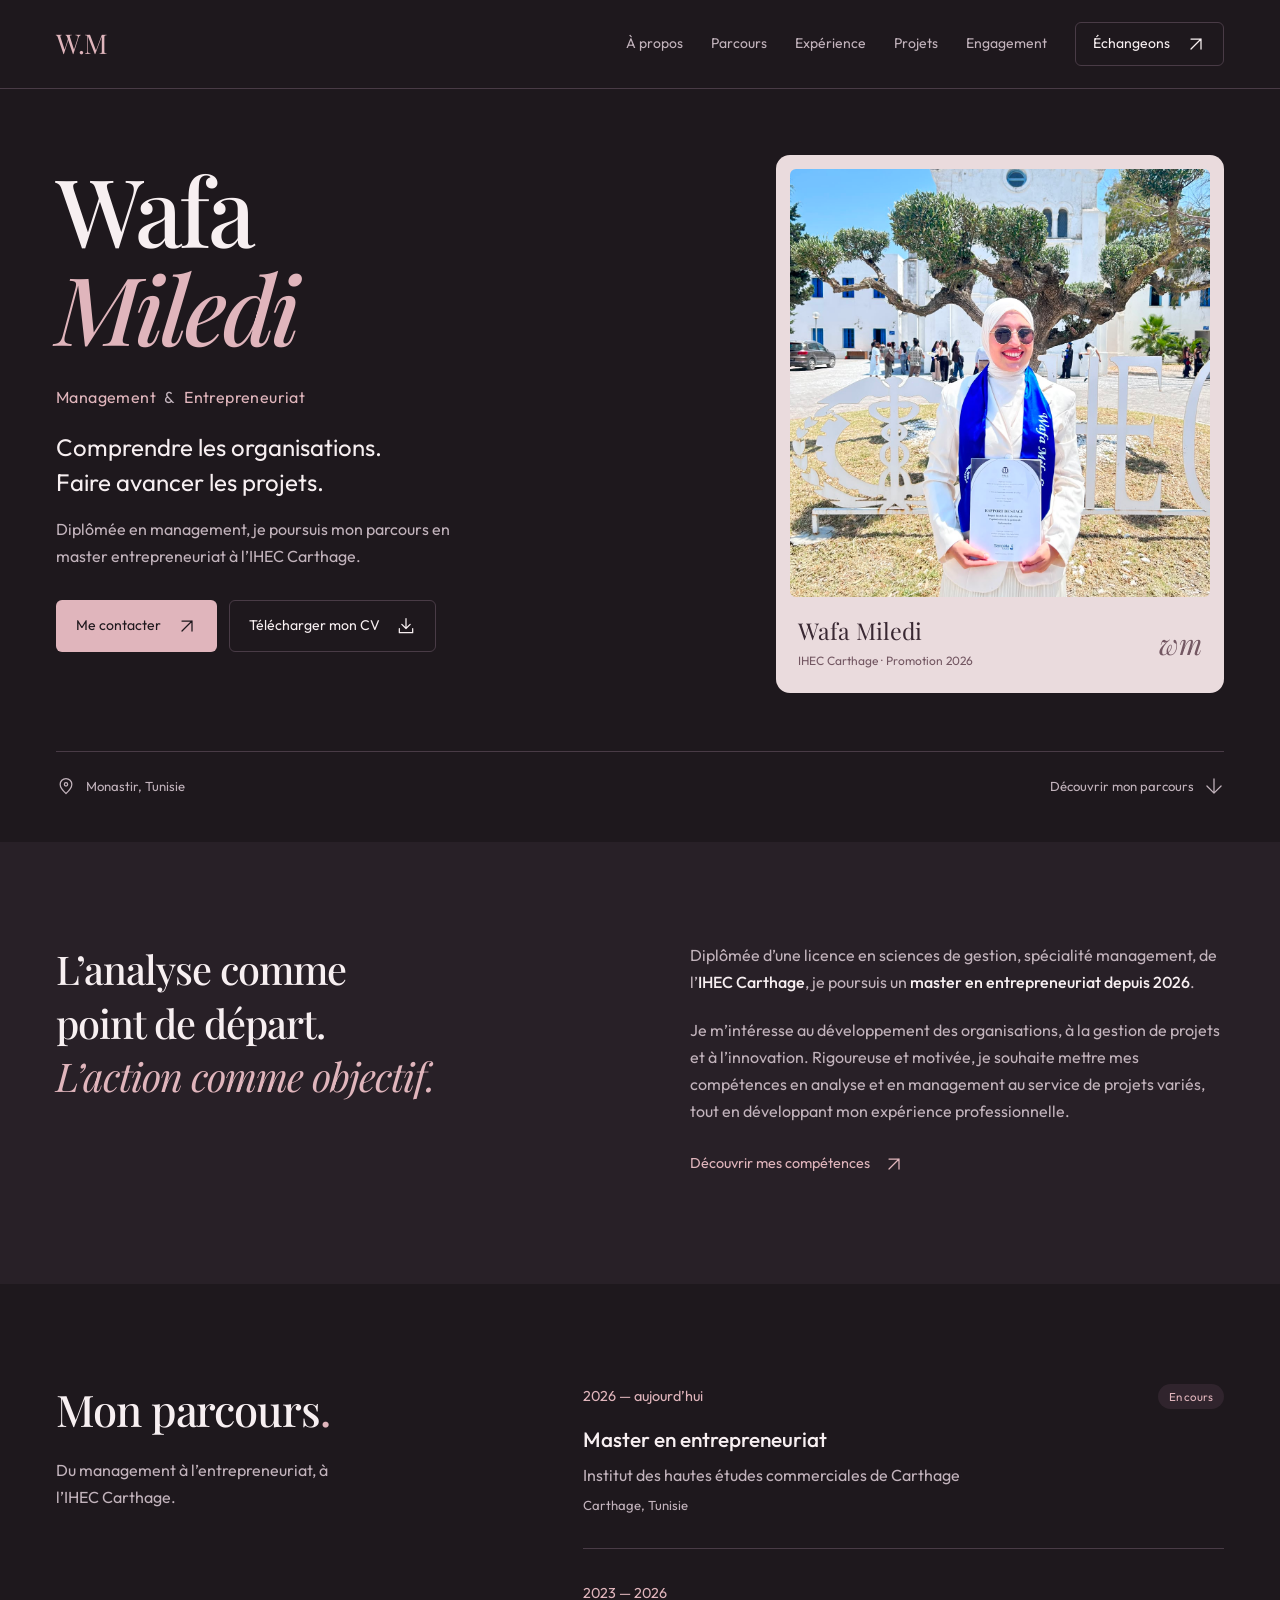
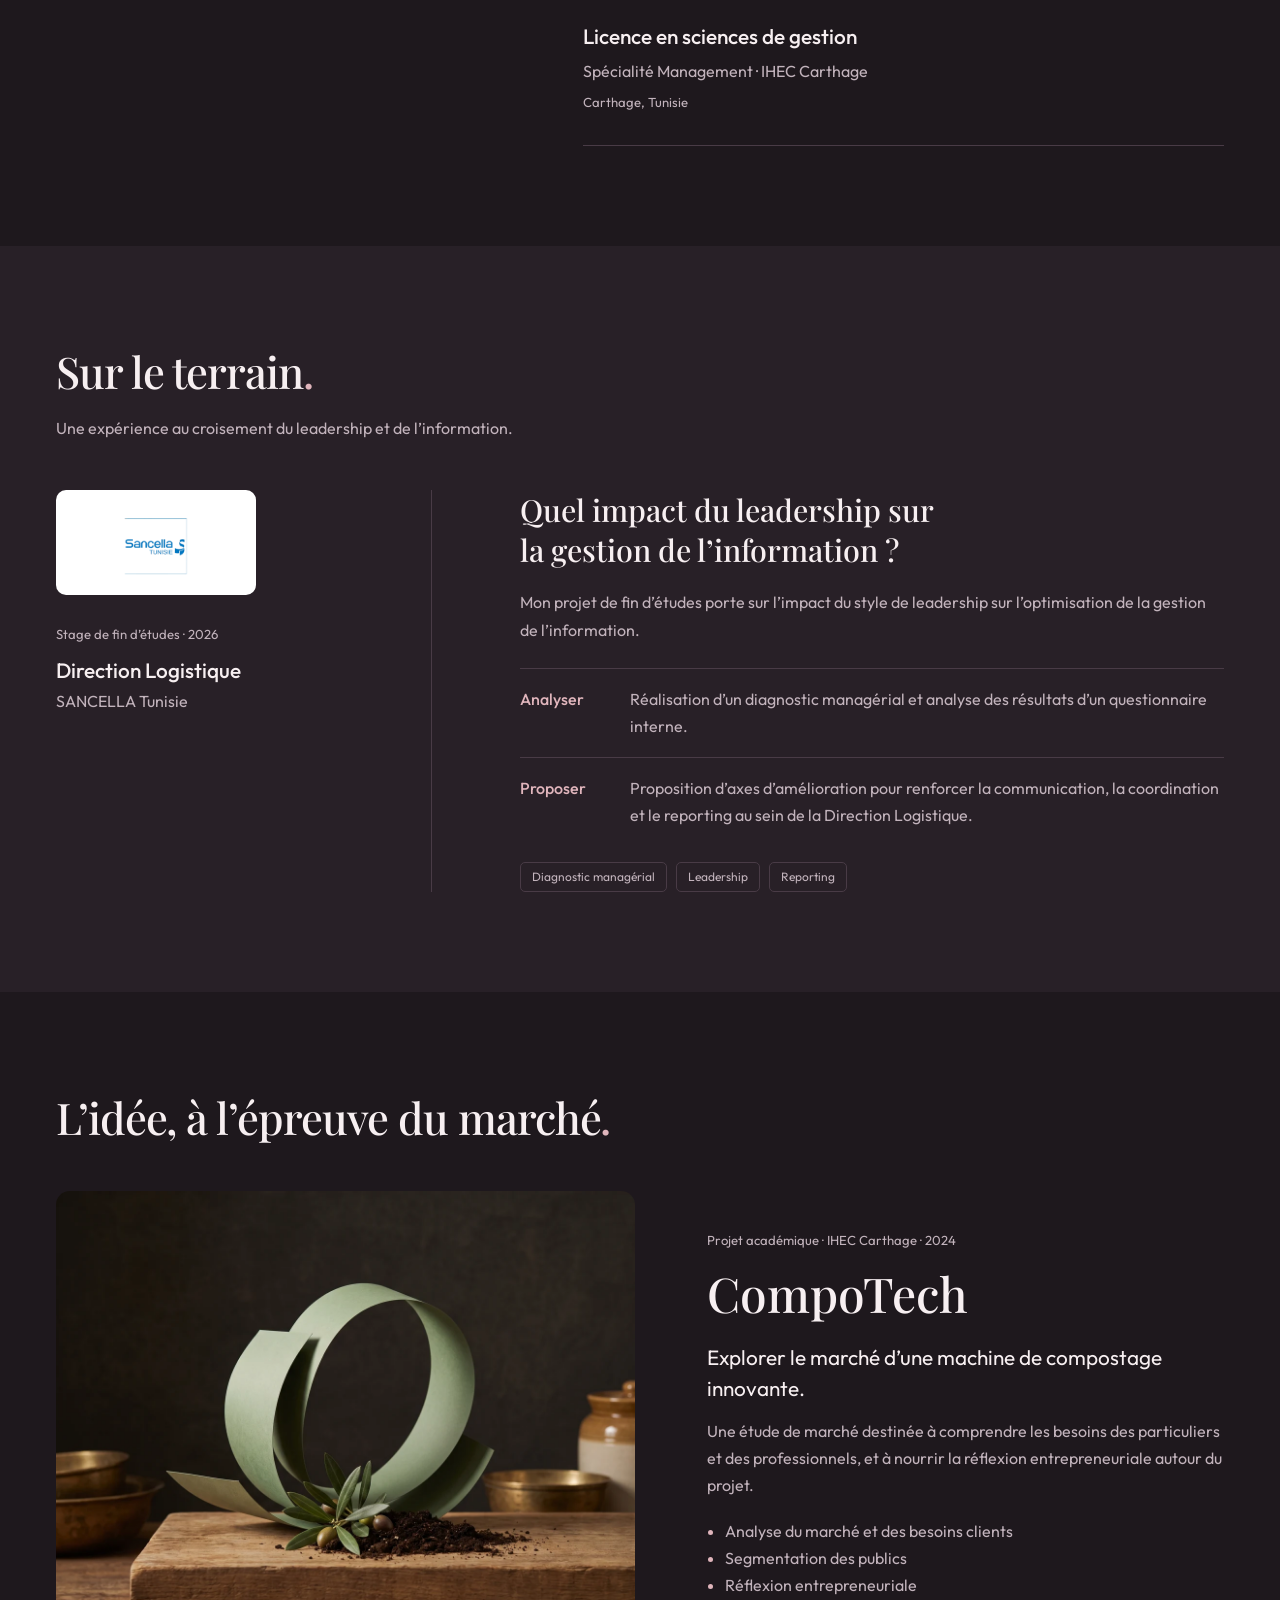
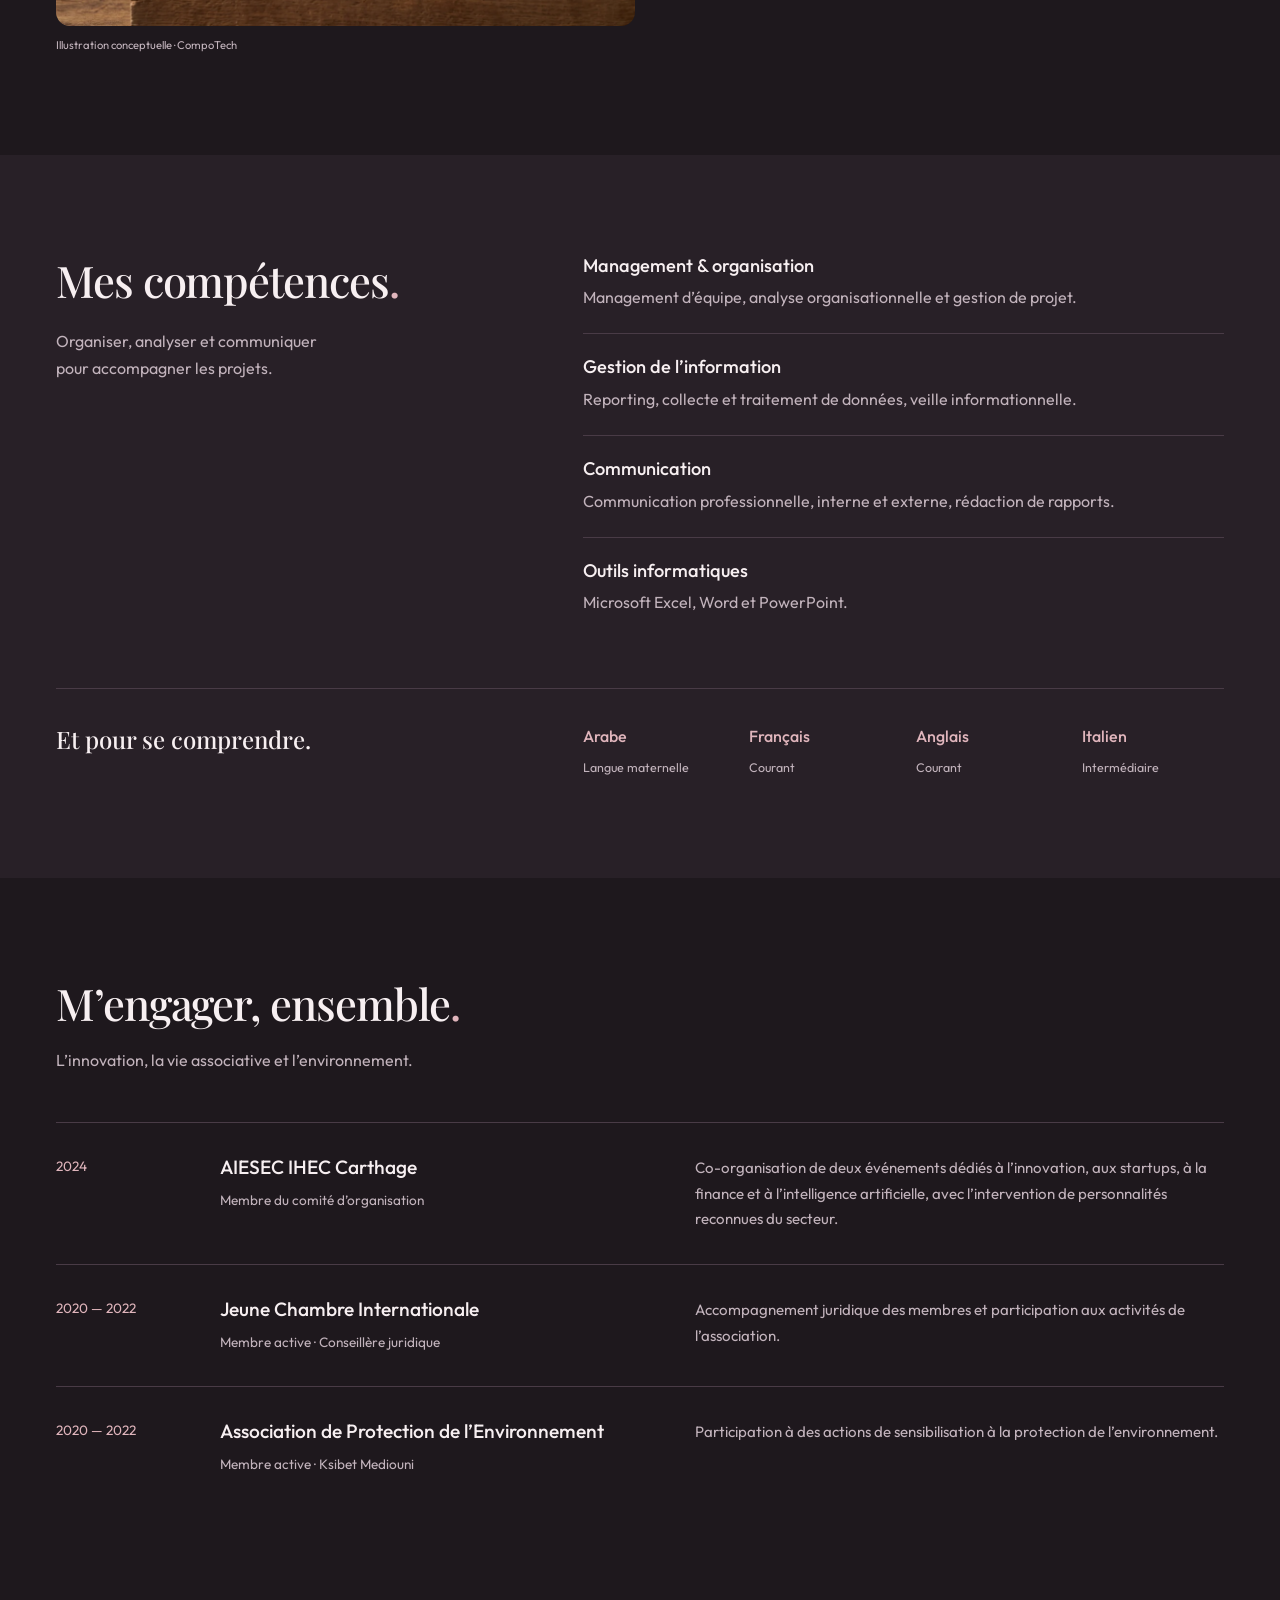
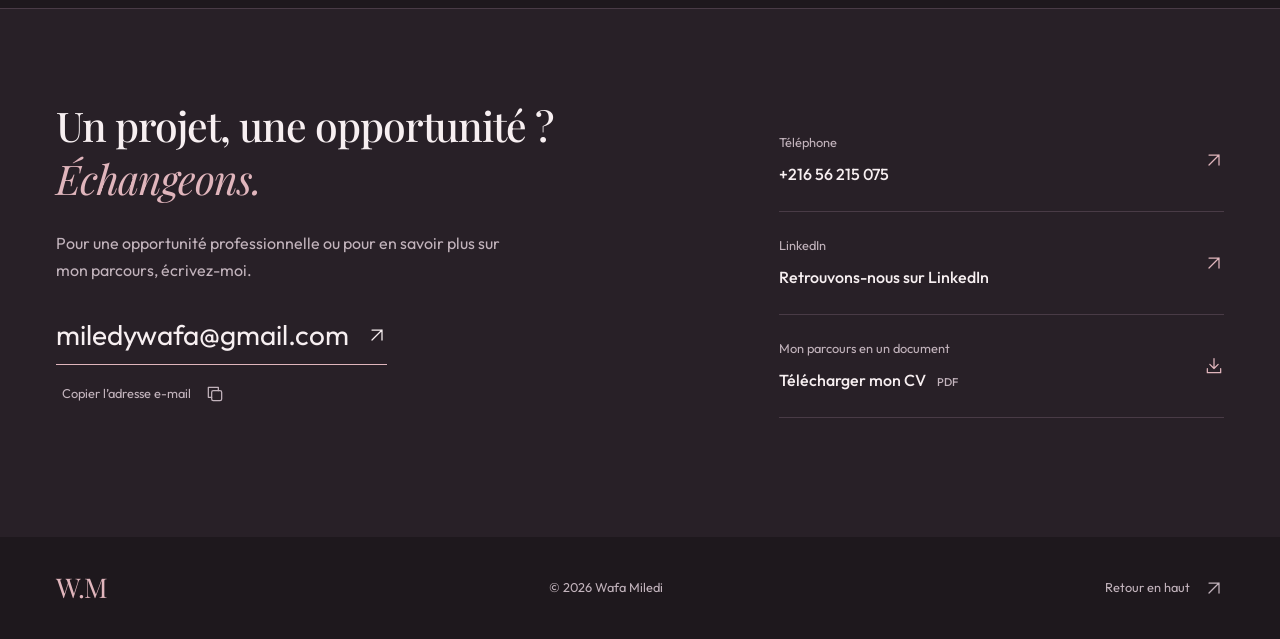
==== commit 40dcb6be: "Remove CompoTech contact link" ====
--- a/index.html
+++ b/index.html
@@ -262,12 +262,6 @@
                 <li>Segmentation des publics</li>
                 <li>Réflexion entrepreneuriale</li>
               </ul>
-              <a
-                class="text-link"
-                href="mailto:miledywafa@gmail.com?subject=En%20savoir%20plus%20sur%20CompoTech"
-                >Échanger sur ce projet
-                <svg class="icon" aria-hidden="true"><use href="#arrow" /></svg
-              ></a>
             </div>
           </article>
         </div>
